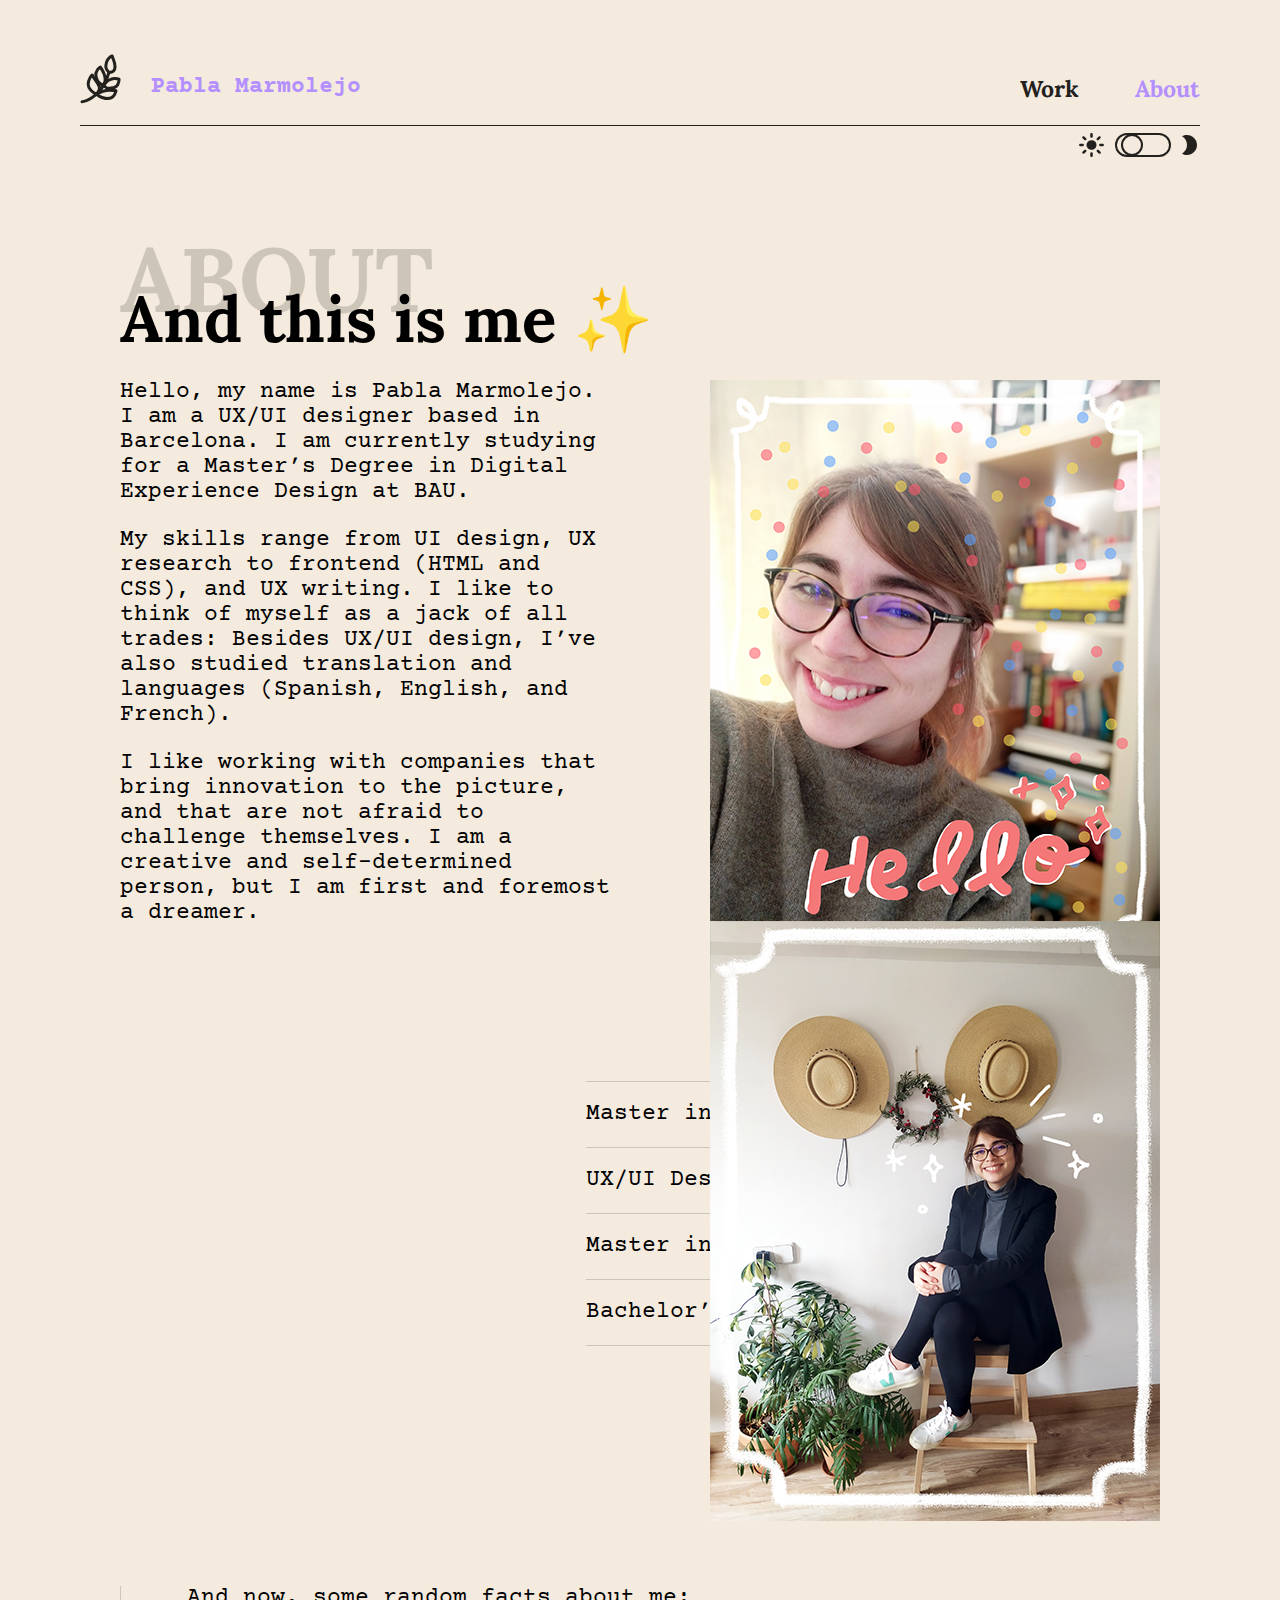
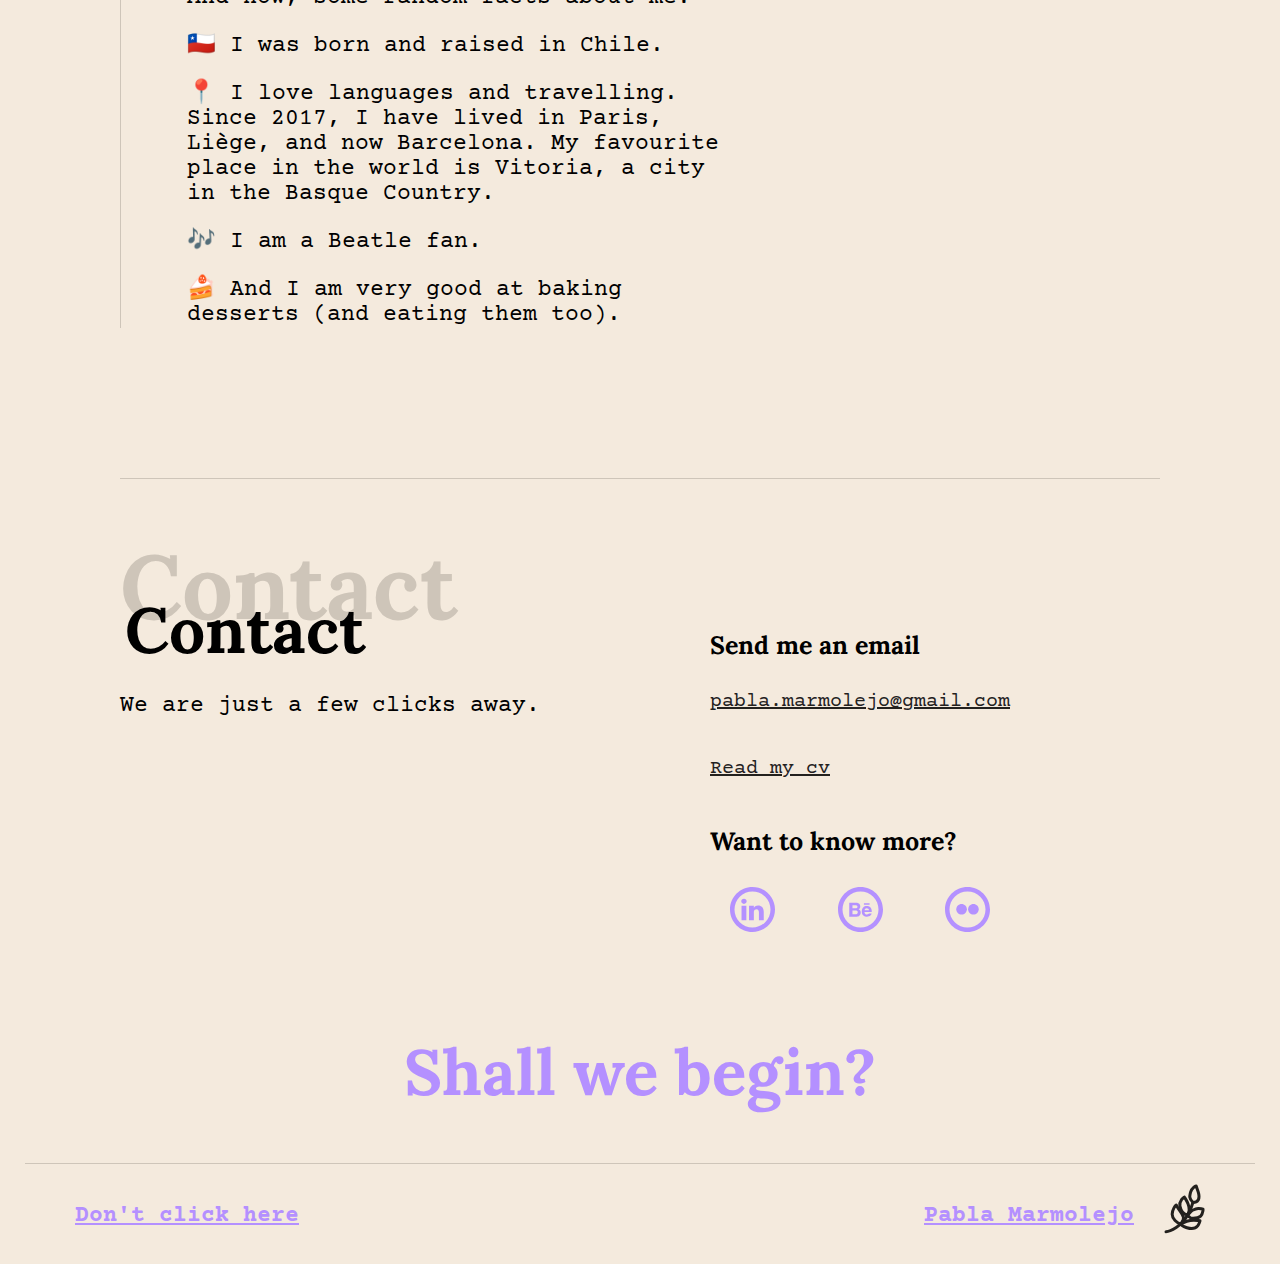
==== about/index.html @ 128e5222 "first commit" ====
<!DOCTYPE html>
<head>
    <title>Pabla Marmolejo Porftolio UX/UI Designer</title>
    <meta name="viewport" content="width=device-width, initial-scale=1.0">
    <link rel="preconnect" href="https://fonts.gstatic.com">
    <link href="https://fonts.googleapis.com/css2?family=Courier+Prime&family=Lora:wght@700&display=swap" rel="stylesheet">
    <link rel="stylesheet" href="assets/stylesheet.css">
</head>
<body>
    <header>
        <div id="logo">
            <div class="logo-header">
                <svg width="41" height="50" viewBox="0 0 41 50" fill="none" xmlns="http://www.w3.org/2000/svg">
                    <path d="M2 47.6948C5.33279 47.6948 9.11931 45.4958 12.2028 43.5309C15.7102 41.2961 17.7561 39.5528 20.0056 36.6194C22.3599 33.5493 24.2834 30.0498 26.0615 26.4896C27.2949 24.02 27.8592 21.0819 28.9355 18.5479" stroke="#23211E" stroke-width="3" stroke-linecap="round" stroke-linejoin="round"/>
                    <path d="M25.8085 13.0502C25.9712 14.9655 27.577 17.0539 28.9827 18.5182C29.6458 18.5182 31.5393 18.186 32.1554 17.901C34.9678 16.6004 35.2636 12.3907 34.5959 9.36728C34.035 6.82764 32.923 4.43982 32.1554 2C30.8872 2.26691 30.4791 2.72526 29.6629 3.38795C28.0317 4.71228 26.8061 7.17859 26.4887 8.4593C26.1713 9.74001 25.6859 11.6071 25.8085 13.0502Z" stroke="#23211E" stroke-width="3" stroke-linecap="round" stroke-linejoin="round"/>
                    <path d="M15.9286 22.1395C16.9083 26.8726 19.4731 30.7118 23.7762 30.8266C25.5675 27.6742 25.2561 22.9804 24.006 19.6932C23.0416 17.157 21.9175 15.6482 20.5173 13.1478C20.4378 12.7284 17.7381 15.4176 17.5703 15.6482C16.2488 17.4656 15.4307 19.7342 15.9286 22.1395Z" stroke="#23211E" stroke-width="3" stroke-linecap="round" stroke-linejoin="round"/>
                    <path d="M28.6105 26.2384C26.6603 27.152 25.3681 29.4227 23.7656 30.9554C24.2933 31.811 24.5775 32.1986 25.2269 32.8569C26.1862 34.0552 28.0394 34.3577 29.274 34.3496C31.7409 34.3334 34.6774 34.0602 36.6934 32.1986C38.2237 30.7855 38.5799 28.9084 38.9589 26.788C39.017 26.463 38.9993 25.1014 38.9993 25.1014C37.6159 24.5806 35.6274 24.4924 34.1976 24.5377C32.328 24.5969 30.3574 25.4201 28.6105 26.2384Z" stroke="#23211E" stroke-width="3" stroke-linecap="round" stroke-linejoin="round"/>
                    <path d="M8.16602 30.3345C8.16602 35.1043 13.0461 38.8219 16.6644 40.2217C17.812 38.1922 20.3598 35.667 19.3691 32.8817C17.8823 28.7019 14.596 25.7414 12.7273 21.8247C12.6693 21.7032 12.2471 21.0039 12.2471 21.0039C11.6481 21.4277 10.3341 23.2202 9.97259 23.8747C8.83047 25.9426 8.16602 27.7683 8.16602 30.3345Z" stroke="#23211E" stroke-width="3" stroke-linecap="round" stroke-linejoin="round"/>
                    <path d="M33.7038 36.4658C28.1353 35.7535 21.3001 36.9948 16.5996 40.2707C17.054 40.5371 17.8708 41.2671 18.3138 41.6417C19.5492 42.6865 21.5108 43.2857 22.9613 43.746C26.7714 44.9552 30.6306 45.638 33.7038 41.9148C34.4453 41.0163 34.8885 39.8868 35.3418 38.7883C35.5562 38.2688 36.0077 36.7808 36.0077 36.7808C36.0077 36.7808 34.3332 36.5463 33.7038 36.4658Z" stroke="#23211E" stroke-width="3" stroke-linecap="round" stroke-linejoin="round"/>
                </svg>
                <a href="">Pabla Marmolejo</a>
            </div>
        </div>
        <nav>
            <ul class="nav-links">
                <li>
                    <a href="">Work</a>
                </li>
                <li>
                    <a id="about" href="">About</a>
                </li>
            </ul>
            <div id="menu-open">
                <svg width="45" height="45" viewBox="0 0 45 45" fill="none" xmlns="http://www.w3.org/2000/svg">
                    <rect width="32" height="3" rx="1.5" transform="matrix(1 0 0 -1 7 24)" fill="#23211E"/>
                    <rect width="32" height="3" rx="1.5" transform="matrix(1 0 0 -1 7 16)" fill="#23211E"/>
                    <rect width="21" height="3" rx="1.5" transform="matrix(1 0 0 -1 18 32)" fill="#23211E"/>
                </svg>
            </div>
        </nav>
    </header>
    <div id="dark-light-mode">
        <svg width="121" height="37" viewBox="0 0 121 37" fill="none" xmlns="http://www.w3.org/2000/svg">
                <rect x="37" y="8" width="54" height="22" rx="11" stroke="#23211E" stroke-width="2"/>
                <rect x="43" y="9" width="20" height="20" rx="10" stroke="#23211E" stroke-width="2"/>
                <path d="M108 9C106.18 9 104.47 9.5 103 10.35C105.99 12.08 108 15.3 108 19C108 22.7 105.99 25.92 103 27.65C104.47 28.5 106.18 29 108 29C113.52 29 118 24.52 118 19C118 13.48 113.52 9 108 9Z" fill="#23211E"/>
                <path d="M12.5 11.8C12.8315 11.8 13.1495 11.6736 13.3839 11.4485C13.6183 11.2235 13.75 10.9183 13.75 10.6V8.2C13.75 7.88174 13.6183 7.57652 13.3839 7.35147C13.1495 7.12643 12.8315 7 12.5 7C12.1685 7 11.8505 7.12643 11.6161 7.35147C11.3817 7.57652 11.25 7.88174 11.25 8.2V10.6C11.25 10.9183 11.3817 11.2235 11.6161 11.4485C11.8505 11.6736 12.1685 11.8 12.5 11.8ZM23.75 17.8H21.25C20.9185 17.8 20.6005 17.9264 20.3661 18.1515C20.1317 18.3765 20 18.6817 20 19C20 19.3183 20.1317 19.6235 20.3661 19.8485C20.6005 20.0736 20.9185 20.2 21.25 20.2H23.75C24.0815 20.2 24.3995 20.0736 24.6339 19.8485C24.8683 19.6235 25 19.3183 25 19C25 18.6817 24.8683 18.3765 24.6339 18.1515C24.3995 17.9264 24.0815 17.8 23.75 17.8ZM5 19C5 18.6817 4.8683 18.3765 4.63388 18.1515C4.39946 17.9264 4.08152 17.8 3.75 17.8H1.25C0.918479 17.8 0.600537 17.9264 0.366116 18.1515C0.131696 18.3765 0 18.6817 0 19C0 19.3183 0.131696 19.6235 0.366116 19.8485C0.600537 20.0736 0.918479 20.2 1.25 20.2H3.75C4.08152 20.2 4.39946 20.0736 4.63388 19.8485C4.8683 19.6235 5 19.3183 5 19ZM5.275 10.6C5.03133 10.3788 4.70612 10.2596 4.37089 10.2686C4.03567 10.2776 3.71791 10.4141 3.4875 10.648C3.25709 10.8819 3.13292 11.1941 3.1423 11.5159C3.15167 11.8378 3.29383 12.1428 3.5375 12.364L5.3375 14.032C5.45829 14.144 5.60135 14.2314 5.75813 14.2892C5.9149 14.3469 6.08219 14.3737 6.25 14.368C6.41838 14.3674 6.5849 14.3341 6.73955 14.2702C6.89421 14.2063 7.03382 14.113 7.15 13.996C7.38281 13.7712 7.51349 13.467 7.51349 13.15C7.51349 12.833 7.38281 12.5288 7.15 12.304L5.275 10.6ZM18.75 14.368C19.0718 14.3668 19.3808 14.2464 19.6125 14.032L21.4125 12.364C21.6321 12.1437 21.7561 11.8515 21.7594 11.5466C21.7626 11.2418 21.6449 10.9472 21.4301 10.7226C21.2153 10.4981 20.9195 10.3604 20.6028 10.3376C20.2861 10.3149 19.9723 10.4087 19.725 10.6L17.925 12.304C17.6922 12.5288 17.5615 12.833 17.5615 13.15C17.5615 13.467 17.6922 13.7712 17.925 13.996C18.1414 14.2153 18.436 14.3481 18.75 14.368ZM12.5 26.2C12.1685 26.2 11.8505 26.3264 11.6161 26.5515C11.3817 26.7765 11.25 27.0817 11.25 27.4V29.8C11.25 30.1183 11.3817 30.4235 11.6161 30.6485C11.8505 30.8736 12.1685 31 12.5 31C12.8315 31 13.1495 30.8736 13.3839 30.6485C13.6183 30.4235 13.75 30.1183 13.75 29.8V27.4C13.75 27.0817 13.6183 26.7765 13.3839 26.5515C13.1495 26.3264 12.8315 26.2 12.5 26.2ZM19.6625 23.968C19.4238 23.7468 19.1034 23.6257 18.7717 23.6313C18.4399 23.637 18.1242 23.7689 17.8938 23.998C17.6633 24.2271 17.5372 24.5348 17.5431 24.8532C17.5489 25.1716 17.6863 25.4748 17.925 25.696L19.725 27.4C19.9567 27.6144 20.2657 27.7348 20.5875 27.736C20.755 27.7369 20.921 27.7056 21.0756 27.6437C21.2302 27.5819 21.3703 27.4908 21.4875 27.376C21.6047 27.2644 21.6977 27.1317 21.7611 26.9855C21.8246 26.8393 21.8572 26.6824 21.8572 26.524C21.8572 26.3656 21.8246 26.2087 21.7611 26.0625C21.6977 25.9163 21.6047 25.7836 21.4875 25.672L19.6625 23.968ZM5.3375 23.968L3.5375 25.636C3.42034 25.7476 3.32735 25.8803 3.26389 26.0265C3.20043 26.1727 3.16775 26.3296 3.16775 26.488C3.16775 26.6464 3.20043 26.8033 3.26389 26.9495C3.32735 27.0957 3.42034 27.2284 3.5375 27.34C3.65474 27.4548 3.79482 27.5459 3.94943 27.6077C4.10404 27.6696 4.27001 27.7009 4.4375 27.7C4.74564 27.7025 5.0439 27.5957 5.275 27.4L7.075 25.732C7.31369 25.5108 7.45108 25.2076 7.45695 24.8892C7.46281 24.5708 7.33666 24.2631 7.10625 24.034C6.87584 23.8049 6.56005 23.673 6.22835 23.6673C5.89664 23.6617 5.57619 23.7828 5.3375 24.004V23.968ZM12.5 14.2C11.5111 14.2 10.5444 14.4815 9.72215 15.0089C8.8999 15.5364 8.25904 16.286 7.8806 17.1631C7.50216 18.0402 7.40315 19.0053 7.59607 19.9364C7.789 20.8675 8.2652 21.7228 8.96447 22.3941C9.66373 23.0654 10.5546 23.5226 11.5245 23.7078C12.4945 23.893 13.4998 23.7979 14.4134 23.4346C15.327 23.0713 16.1079 22.4561 16.6573 21.6667C17.2068 20.8774 17.5 19.9493 17.5 19C17.5 17.727 16.9732 16.5061 16.0355 15.6059C15.0979 14.7057 13.8261 14.2 12.5 14.2V14.2Z" fill="#23211E"/>
        </svg>    
    </div>
    <main>
        <div class="heading">
            <h1>About</h1>
            <h2>And this is me ✨</h2>
        </div>
        <div class="section-1">
            <div class="description">
                <p>
                    Hello, my name is Pabla Marmolejo. 
                    I am a UX/UI designer based in Barcelona. 
                    I am currently studying for a Master’s Degree 
                    in Digital Experience Design at BAU.
                </p>
                <p>
                    My skills range from UI design, UX research to 
                    frontend (HTML and CSS), and UX writing. I like 
                    to think of myself as a jack of all trades: 
                    Besides UX/UI design, I’ve also studied translation 
                    and languages (Spanish, English, and French).
                </p>
                <p class="last-line">
                    I like working with companies that bring innovation 
                    to the picture, and that are not afraid to challenge 
                    themselves. I am a creative and self-determined person, 
                    but I am first and foremost a dreamer.
                </p>
            </div>
            <img class="profile" src="assets/img/profile-450px.png" />
        </div>
        <div class="section-2">
            <div class="description">
                <div class="studies">
                    <p class="lines">
                        Master in Digital Experience Design - BAU
                    </p>
                    <p class="lines">
                        UX/UI Design Course - UXER School
                    </p>
                    <p class="lines">
                        Master in Translation Studies - UPF
                    </p>
                    <p class="lines">
                        Bachelor’s Degree in Translation - PUCV
                    </p>
                </div>
            </div>
            <img class="profile-2" src="assets/img/profile-2-450px.png" />
        </div>
        <div class="section-3">
            <p>
                And now, some random facts about me:
            </p>
            <p>
                🇨🇱 I was born and raised in Chile.
            </p>
            <p>
                📍 I love languages and travelling. Since 2017, I have lived in Paris, Liège, and now Barcelona. My favourite place in the world is Vitoria, a city in the Basque Country.
            </p>
            <p>
                🎶 I am a Beatle fan.
            </p>
            <p class="last-line">
                🍰 And I am very good at baking desserts (and eating them too).
            </p>
        </div>
        <div id="contact">
            <div class="section-1">
                <div>
                    <p class="shadow">Contact</p>
                    <h2>Contact</h2>
                    <p>We are just a few clicks away.</p>
                </div>
                <div class="contact-links">
                    <h3>Send me an email</h3>
                    <a href="">pabla.marmolejo@gmail.com</a>
                    <a href="">Read my cv</a>
                    <h3>Want to know more?</h3>
                    <div class="media">
                        <svg width="45" height="45" viewBox="0 0 45 45" fill="none" xmlns="http://www.w3.org/2000/svg">
                            <path d="M33.75 25.0441V33.3623H28.9283V25.5998C28.9283 23.6513 28.2307 22.3216 26.4847 22.3216C25.1528 22.3216 24.3585 23.2171 24.0097 24.0856C23.8837 24.3961 23.85 24.8281 23.85 25.2601V33.3623H19.026C19.026 33.3623 19.0913 20.2178 19.026 18.8566H23.85V20.9108L23.8185 20.9581H23.85V20.9131C24.4913 19.9231 25.6342 18.5146 28.197 18.5146C31.3695 18.5146 33.75 20.5891 33.75 25.0441ZM13.9793 11.8613C12.33 11.8613 11.25 12.9458 11.25 14.3678C11.25 15.7628 12.2985 16.8766 13.9163 16.8766H13.9478C15.6308 16.8766 16.677 15.7606 16.677 14.3678C16.6455 12.9458 15.6308 11.8613 13.9793 11.8613ZM11.5357 33.3623H16.3597V18.8566H11.5357V33.3623Z" fill="#B491FF"/>
                            <path d="M22.5 40.5C27.2739 40.5 31.8523 38.6036 35.2279 35.2279C38.6036 31.8523 40.5 27.2739 40.5 22.5C40.5 17.7261 38.6036 13.1477 35.2279 9.77208C31.8523 6.39642 27.2739 4.5 22.5 4.5C17.7261 4.5 13.1477 6.39642 9.77208 9.77208C6.39642 13.1477 4.5 17.7261 4.5 22.5C4.5 27.2739 6.39642 31.8523 9.77208 35.2279C13.1477 38.6036 17.7261 40.5 22.5 40.5ZM22.5 45C10.0733 45 0 34.9268 0 22.5C0 10.0733 10.0733 0 22.5 0C34.9268 0 45 10.0733 45 22.5C45 34.9268 34.9268 45 22.5 45Z" fill="#B491FF"/>
                        </svg>
                        <svg width="45" height="45" viewBox="0 0 45 45" fill="none" xmlns="http://www.w3.org/2000/svg">
                            <path d="M22.5 40.5C27.2739 40.5 31.8523 38.6036 35.2279 35.2279C38.6036 31.8523 40.5 27.2739 40.5 22.5C40.5 17.7261 38.6036 13.1477 35.2279 9.77208C31.8523 6.39642 27.2739 4.5 22.5 4.5C17.7261 4.5 13.1477 6.39642 9.77208 9.77208C6.39642 13.1477 4.5 17.7261 4.5 22.5C4.5 27.2739 6.39642 31.8523 9.77208 35.2279C13.1477 38.6036 17.7261 40.5 22.5 40.5ZM22.5 45C10.0733 45 0 34.9268 0 22.5C0 10.0733 10.0733 0 22.5 0C34.9268 0 45 10.0733 45 22.5C45 34.9268 34.9268 45 22.5 45Z" fill="#B491FF"/>
                            <path d="M31.5675 17.73H25.9312V16.3305H31.5697V17.7322L31.5675 17.73ZM22.1783 23.4742C22.5428 24.0367 22.7227 24.7207 22.7227 25.524C22.7227 26.3565 22.5203 27.099 22.1017 27.7582C21.823 28.2214 21.4503 28.621 21.0078 28.9314C20.5652 29.2418 20.0626 29.4561 19.5322 29.5605C18.8812 29.6907 18.2185 29.7541 17.5545 29.7495H11.25V15.75H18.0113C19.7145 15.777 20.9228 16.272 21.636 17.2418C22.0635 17.8358 22.2773 18.549 22.2773 19.3792C22.2773 20.2342 22.0635 20.9205 21.6292 21.4403C21.3907 21.7328 21.0353 21.9983 20.565 22.2368C21.276 22.4978 21.816 22.9072 22.1783 23.4742ZM14.4788 21.2692H17.442C18.0495 21.2692 18.5423 21.1545 18.9203 20.9227C19.3005 20.691 19.4895 20.2815 19.4895 19.692C19.4895 19.0395 19.2398 18.6075 18.738 18.4005C18.2019 18.2399 17.6437 18.1655 17.0843 18.18H14.4788V21.2692ZM19.7752 25.3238C19.7752 24.597 19.476 24.0952 18.8842 23.8252C18.5512 23.6722 18.0832 23.5935 17.4847 23.5867H14.4788V27.3172H17.4375C18.045 27.3172 18.5175 27.2385 18.855 27.072C19.467 26.7682 19.7752 26.1877 19.7752 25.3238ZM33.66 23.0468C33.7275 23.5058 33.759 24.1695 33.7478 25.038H26.4465C26.487 26.046 26.8335 26.7502 27.495 27.153C27.891 27.4072 28.3725 27.531 28.9395 27.531C29.5358 27.531 30.0195 27.3802 30.3953 27.0697C30.619 26.8788 30.8019 26.6446 30.933 26.3813H33.6105C33.5385 26.9775 33.2168 27.5805 32.6385 28.1947C31.7385 29.169 30.483 29.6572 28.8653 29.6572C27.5795 29.6739 26.3289 29.2374 25.3327 28.4243C24.3157 27.6008 23.8028 26.2642 23.8028 24.408C23.8028 22.6687 24.264 21.3368 25.1842 20.4097C26.1067 19.4805 27.3015 19.0193 28.773 19.0193C29.6438 19.0193 30.429 19.1745 31.131 19.4873C31.8285 19.8023 32.4067 20.295 32.8612 20.9722C33.273 21.5708 33.5362 22.2593 33.66 23.0468ZM31.0275 23.3078C30.978 22.6103 30.744 22.0837 30.3255 21.7237C29.8935 21.3559 29.3401 21.1618 28.773 21.1793C28.098 21.1793 27.5783 21.375 27.207 21.7552C26.8357 22.1377 26.604 22.6553 26.5095 23.3078H31.0275Z" fill="#B491FF"/>
                        </svg>
                        <svg width="45" height="45" viewBox="0 0 45 45" fill="none" xmlns="http://www.w3.org/2000/svg">
                            <path d="M16.569 27.5618C19.5066 27.5618 21.888 25.1804 21.888 22.2428C21.888 19.3052 19.5066 16.9238 16.569 16.9238C13.6314 16.9238 11.25 19.3052 11.25 22.2428C11.25 25.1804 13.6314 27.5618 16.569 27.5618Z" fill="#B491FF"/>
                            <path d="M28.4167 27.5618C31.3543 27.5618 33.7357 25.1804 33.7357 22.2428C33.7357 19.3052 31.3543 16.9238 28.4167 16.9238C25.4791 16.9238 23.0977 19.3052 23.0977 22.2428C23.0977 25.1804 25.4791 27.5618 28.4167 27.5618Z" fill="#B491FF"/>
                            <path d="M22.5 40.5C27.2739 40.5 31.8523 38.6036 35.2279 35.2279C38.6036 31.8523 40.5 27.2739 40.5 22.5C40.5 17.7261 38.6036 13.1477 35.2279 9.77208C31.8523 6.39642 27.2739 4.5 22.5 4.5C17.7261 4.5 13.1477 6.39642 9.77208 9.77208C6.39642 13.1477 4.5 17.7261 4.5 22.5C4.5 27.2739 6.39642 31.8523 9.77208 35.2279C13.1477 38.6036 17.7261 40.5 22.5 40.5ZM22.5 45C10.0733 45 0 34.9245 0 22.5C0 10.0733 10.0733 0 22.5 0C34.9268 0 45 10.0733 45 22.5C45 34.9245 34.9268 45 22.5 45Z" fill="#B491FF"/>
                        </svg>
                    </div>
                </div>
            </div>
            <div>
                <h4>Shall we begin?</h4>
            </div>
        </div>
    </main>
    <footer>
        <div id="logo">
            <div class="logo-footer">
                <svg width="41" height="50" viewBox="0 0 41 50" fill="none" xmlns="http://www.w3.org/2000/svg">
                    <path d="M2 47.6948C5.33279 47.6948 9.11931 45.4958 12.2028 43.5309C15.7102 41.2961 17.7561 39.5528 20.0056 36.6194C22.3599 33.5493 24.2834 30.0498 26.0615 26.4896C27.2949 24.02 27.8592 21.0819 28.9355 18.5479" stroke="#23211E" stroke-width="3" stroke-linecap="round" stroke-linejoin="round"/>
                    <path d="M25.8085 13.0502C25.9712 14.9655 27.577 17.0539 28.9827 18.5182C29.6458 18.5182 31.5393 18.186 32.1554 17.901C34.9678 16.6004 35.2636 12.3907 34.5959 9.36728C34.035 6.82764 32.923 4.43982 32.1554 2C30.8872 2.26691 30.4791 2.72526 29.6629 3.38795C28.0317 4.71228 26.8061 7.17859 26.4887 8.4593C26.1713 9.74001 25.6859 11.6071 25.8085 13.0502Z" stroke="#23211E" stroke-width="3" stroke-linecap="round" stroke-linejoin="round"/>
                    <path d="M15.9286 22.1395C16.9083 26.8726 19.4731 30.7118 23.7762 30.8266C25.5675 27.6742 25.2561 22.9804 24.006 19.6932C23.0416 17.157 21.9175 15.6482 20.5173 13.1478C20.4378 12.7284 17.7381 15.4176 17.5703 15.6482C16.2488 17.4656 15.4307 19.7342 15.9286 22.1395Z" stroke="#23211E" stroke-width="3" stroke-linecap="round" stroke-linejoin="round"/>
                    <path d="M28.6105 26.2384C26.6603 27.152 25.3681 29.4227 23.7656 30.9554C24.2933 31.811 24.5775 32.1986 25.2269 32.8569C26.1862 34.0552 28.0394 34.3577 29.274 34.3496C31.7409 34.3334 34.6774 34.0602 36.6934 32.1986C38.2237 30.7855 38.5799 28.9084 38.9589 26.788C39.017 26.463 38.9993 25.1014 38.9993 25.1014C37.6159 24.5806 35.6274 24.4924 34.1976 24.5377C32.328 24.5969 30.3574 25.4201 28.6105 26.2384Z" stroke="#23211E" stroke-width="3" stroke-linecap="round" stroke-linejoin="round"/>
                    <path d="M8.16602 30.3345C8.16602 35.1043 13.0461 38.8219 16.6644 40.2217C17.812 38.1922 20.3598 35.667 19.3691 32.8817C17.8823 28.7019 14.596 25.7414 12.7273 21.8247C12.6693 21.7032 12.2471 21.0039 12.2471 21.0039C11.6481 21.4277 10.3341 23.2202 9.97259 23.8747C8.83047 25.9426 8.16602 27.7683 8.16602 30.3345Z" stroke="#23211E" stroke-width="3" stroke-linecap="round" stroke-linejoin="round"/>
                    <path d="M33.7038 36.4658C28.1353 35.7535 21.3001 36.9948 16.5996 40.2707C17.054 40.5371 17.8708 41.2671 18.3138 41.6417C19.5492 42.6865 21.5108 43.2857 22.9613 43.746C26.7714 44.9552 30.6306 45.638 33.7038 41.9148C34.4453 41.0163 34.8885 39.8868 35.3418 38.7883C35.5562 38.2688 36.0077 36.7808 36.0077 36.7808C36.0077 36.7808 34.3332 36.5463 33.7038 36.4658Z" stroke="#23211E" stroke-width="3" stroke-linecap="round" stroke-linejoin="round"/>
                </svg>
                <a href="">Pabla Marmolejo</a>
            </div>
            <a class="funny-link-mobile" href="">Don't tap here</a>
            <a class="funny-link-desktop" href="">Don't click here</a>
        </div>
    </footer>
</body>
</html>
---- about/assets/stylesheet.css ----
/* ----------------------- RESET ------------------ */
*,
*::before,
*::after {
  box-sizing: border-box;
}
ul,
ol {
  padding: 0;
}
body,
h1,
h2,
h3,
h4,
p,
ul,
ol,
li,
figure,
figcaption,
blockquote,
dl,
dd {
  margin: 0;
}
body {
  min-height: 100vh;
  scroll-behavior: smooth;
  text-rendering: optimizeSpeed;
  line-height: 1.5;
}
ul,
ol {
  list-style: none;
}
a:not([class]) {
  text-decoration-skip-ink: auto;
}
img {
  max-width: 100%;
  display: block;
}
article > * + * {
  margin-top: 1em;
}
input,
button,
textarea,
select {
  font: inherit;
}
@media (prefers-reduced-motion: reduce) {
  * {
    animation-duration: 0.01ms !important;
    animation-iteration-count: 1 !important;
    transition-duration: 0.01ms !important;
    scroll-behavior: auto !important;
  }
}
/* --------------------- GLOBAL ------------------- */
html {
   font-size: 62.5%;
}
body {
    font-family: 'Courier Prime', monospace;
    font-weight: 400;
    background-color: #F4EADD;
}
a {
    text-decoration: none;
}
a:link {
    color: #23211E;
}
a:visited {
    color: #23211E;
}
a:hover {
    color: #B490FF;
}
#about {
    color: #B490FF;
    text-decoration: none;
}
/* --------------------- HEADER ------------------- */
header {
    display: flex;
    flex-direction: row;
    justify-content: space-between;
    margin: 2.1rem 2.5rem 0rem;
    padding-bottom: 2rem;
    border-bottom: 1px solid #23211E;
}
.logo-header {
    display: flex;
    align-items: flex-end;
    width: auto;
}
.logo-header svg {
    margin-right: 1rem;
}
#logo a {
    color: #B490FF;
    font-weight: bold;
    font-size: 2.3rem;
}
nav {
    font-family: 'Lora', serif;
    font-weight: 700;
    font-size: 3.1rem;
    line-height: 3.9rem;
    width: auto;
}
.nav-links {
    display: none;
}
#menu-open {
    display: inline;
    padding-right: 0;
}
#dark-light-mode {
    display: none;
}
@media (min-width: 720px) {
    header {
        display: flex;
        flex-direction: row;
        justify-content: space-between;
        padding-bottom: .2rem;
        margin: 5.4rem 8rem 0rem;
    }
    .logo-header {
        display: flex;
        align-items: flex-end;
        width: auto;
    }
    .logo-header svg {
        margin-right: 3rem;
    }
    nav {
        font-family: 'Lora', serif;
        font-weight: 700;
        font-size: 2.3rem;
        line-height: 2.9rem;
        width: 180px; 
    }
    .nav-links {
        display: flex;
        flex-direction: row;
        justify-content: space-between;
        padding-top: 2rem;
        padding-bottom: 2rem;
    }
    li {
        display: inline;
    }
    #menu-open {
        display: none;
    }
    #dark-light-mode {
        display: block;
        text-align: right;
        margin-right: 8rem;
    }
}
/* --------------------- MAIN ------------------- */
main {
    margin: 5rem 2.5rem 2rem;
}
h1 {
    position: absolute;
    color: #CEC5B9;
    font-family: 'Lora', serif;
    font-weight: 700;
    font-size: 4.9rem;
    line-height: 6.2rem;
    text-transform: uppercase;
}
h2 {
    position: absolute;
    top: 4.1rem;
    font-family: 'Lora', serif;
    font-weight: 700;
    font-size: 3.9rem;
    line-height: 5rem;
}
.heading {
    position: relative;
    height: 8.8rem;
    margin-bottom: 5rem;
    min-width: 350px;
}
p {
    font-size: 2rem;
    line-height: 2.2rem;
    padding-bottom: 2rem;
}
.description {
    margin-bottom: 5rem;
    max-width: 35rem;
}
.section-2 {
    margin-top: 5rem;
}
.lines {
    border-bottom: 1px solid #CEC5B9;
    padding: 2rem 0;
}
.studies {
    border-top: 1px solid #CEC5B9;
    max-width: 365px;
}
.section-3 {
    padding-top: 5rem;
    margin-bottom: 5rem;
}
#contact {
    position: relative;
    margin: auto;
    width: auto;
    border-top: 1px solid #CEC5B9;
    padding-top: 5rem;
}
.shadow {
    color: #CEC5B9;
    font-family: 'Lora', serif;
    font-weight: 700;
    font-size: 4.9rem;
    line-height: 6.2rem;
}
#contact h2 {
    position: absolute;
    top: 8.1rem;
    font-family: 'Lora', serif;
    font-weight: 700;
    font-size: 3.9rem;
    line-height: 5rem;
}
h3 {
    font-family: 'Lora', serif;
    font-weight: 700;
    font-size: 2.5rem;
    line-height: 3.2rem;
    padding-bottom: 3rem;
}
#contact p {
    padding-bottom: 3rem;
}
.contact-links a {
    font-family: 'Courier Prime', monospace;
    font-weight: 400;
    font-size: 2rem;
    line-height: 2.2rem;
    text-decoration: underline;
    display: flex;
    flex-direction: column;
    padding-bottom: 4.5rem;
}
.media {
    display: flex;
    justify-content: space-between;
    padding: 0 2rem;
}
#contact h4 {
    font-family: 'Lora', serif;
    font-weight: 700;
    font-size: 3.1rem;
    line-height: 3.9rem;
    padding: 3rem 0;
    color: #B490FF;
    padding: 6rem 0 3rem;
    text-align: center;
}
@media (min-width: 720px) {
    main {
        margin: 5.4rem 12rem 2rem;
    }
    h1 {
        position: absolute;
        font-size: 9rem;
        line-height: 11.5rem;
        text-transform: uppercase;
    }
    h2 {
        position: absolute;
        top: 5.7rem;
        font-size: 6.4rem;
        line-height: 8rem;
    }
    .heading {
        position: relative;
        height: 8.8rem;
        margin-bottom: 7rem;
        min-width: 600px;
    }
    p {
        font-size: 2.3rem;
        line-height: 2.5rem;
        padding-bottom: 2.3rem;
    }
    .description {
        margin-bottom: 4rem;
        max-width: 60rem;
    }
    .shadow {
        color: #CEC5B9;
        font-family: 'Lora', serif;
        font-weight: 700;
        font-size: 9rem;
        line-height: 11.5rem;
    }
    #contact h2 {
        top: 11.1rem;
        left: .5rem;
        font-size: 6.4rem;
        line-height: 8rem;
    }
    #contact p {
        padding-top: 2rem;
    }
    #contact .shadow {
        padding-top: 0;
    }
    .contact-links {
        padding-right: 15rem;
        padding-top: 10rem;
    }
    #contact h4 {
        font-size: 6.4rem;
        line-height: 8.1rem;
        padding-top: 10rem;
    }
}
@media (min-width: 1280px) {
    .section-1 {
        display: flex;
        justify-content: space-between;
    }
    .section-2 {
        position: relative;
        display: flex;
        flex-direction: row-reverse;
        justify-content: space-between;
        margin-top: 10rem;
    }
    .profile {
        margin-left: 10rem;
    }
    .lines {
        border-bottom: 1px solid #CEC5B9;
        padding: 2rem 0;
    }
    .studies {
        border-top: 1px solid #CEC5B9;
        max-width: 600px;
    }
    .profile-2 {
        position: absolute;
        top: -160px;
    }
    .section-3 {
        border-left: 1px solid #CEC5B9;
        padding-top: 0;
        padding-left: 6.6rem;
        max-width: 600px;
        margin: 20rem 0 15rem;
    }
    .last-line {
        padding: 0;
    }
}
/* ---------------------- FOOTER ------------------ */
footer {
    display: flex;
    flex-direction: column;
    margin: 0 2.5rem 5rem;
    border-top: 1px solid #CEC5B9;
}
footer #logo {
    display: flex;
    flex-direction: column;
    justify-content: center;
    align-items: center;
    padding-top: 4rem;
}
footer #logo a {
    padding: 3.5rem 0 0;
    text-decoration: underline;
    font-size: 2rem;
}
.logo-footer {
    display: flex;
    flex-direction: column;
    align-items: center;
}
.funny-link-desktop {
    display: none;
}
@media (min-width: 720px) {
    footer {
        margin: 0 2.5rem 3rem;
    }
    footer #logo {
        flex-direction: row-reverse;
        justify-content: space-between;
        padding: 0;
    }
    footer #logo a {
        padding: 3.5rem 0 0 5rem;
        font-size: 2.3rem;
    }
    .logo-footer {
        display: flex;
        flex-direction: row-reverse;
    }
    .logo-footer svg {
        margin: 2rem 5rem 0 3rem;
    }
    .funny-link-mobile {
        display: none;
    }
    .funny-link-desktop {
        display: inherit;
        font-size: 1.6rem;
    }
}
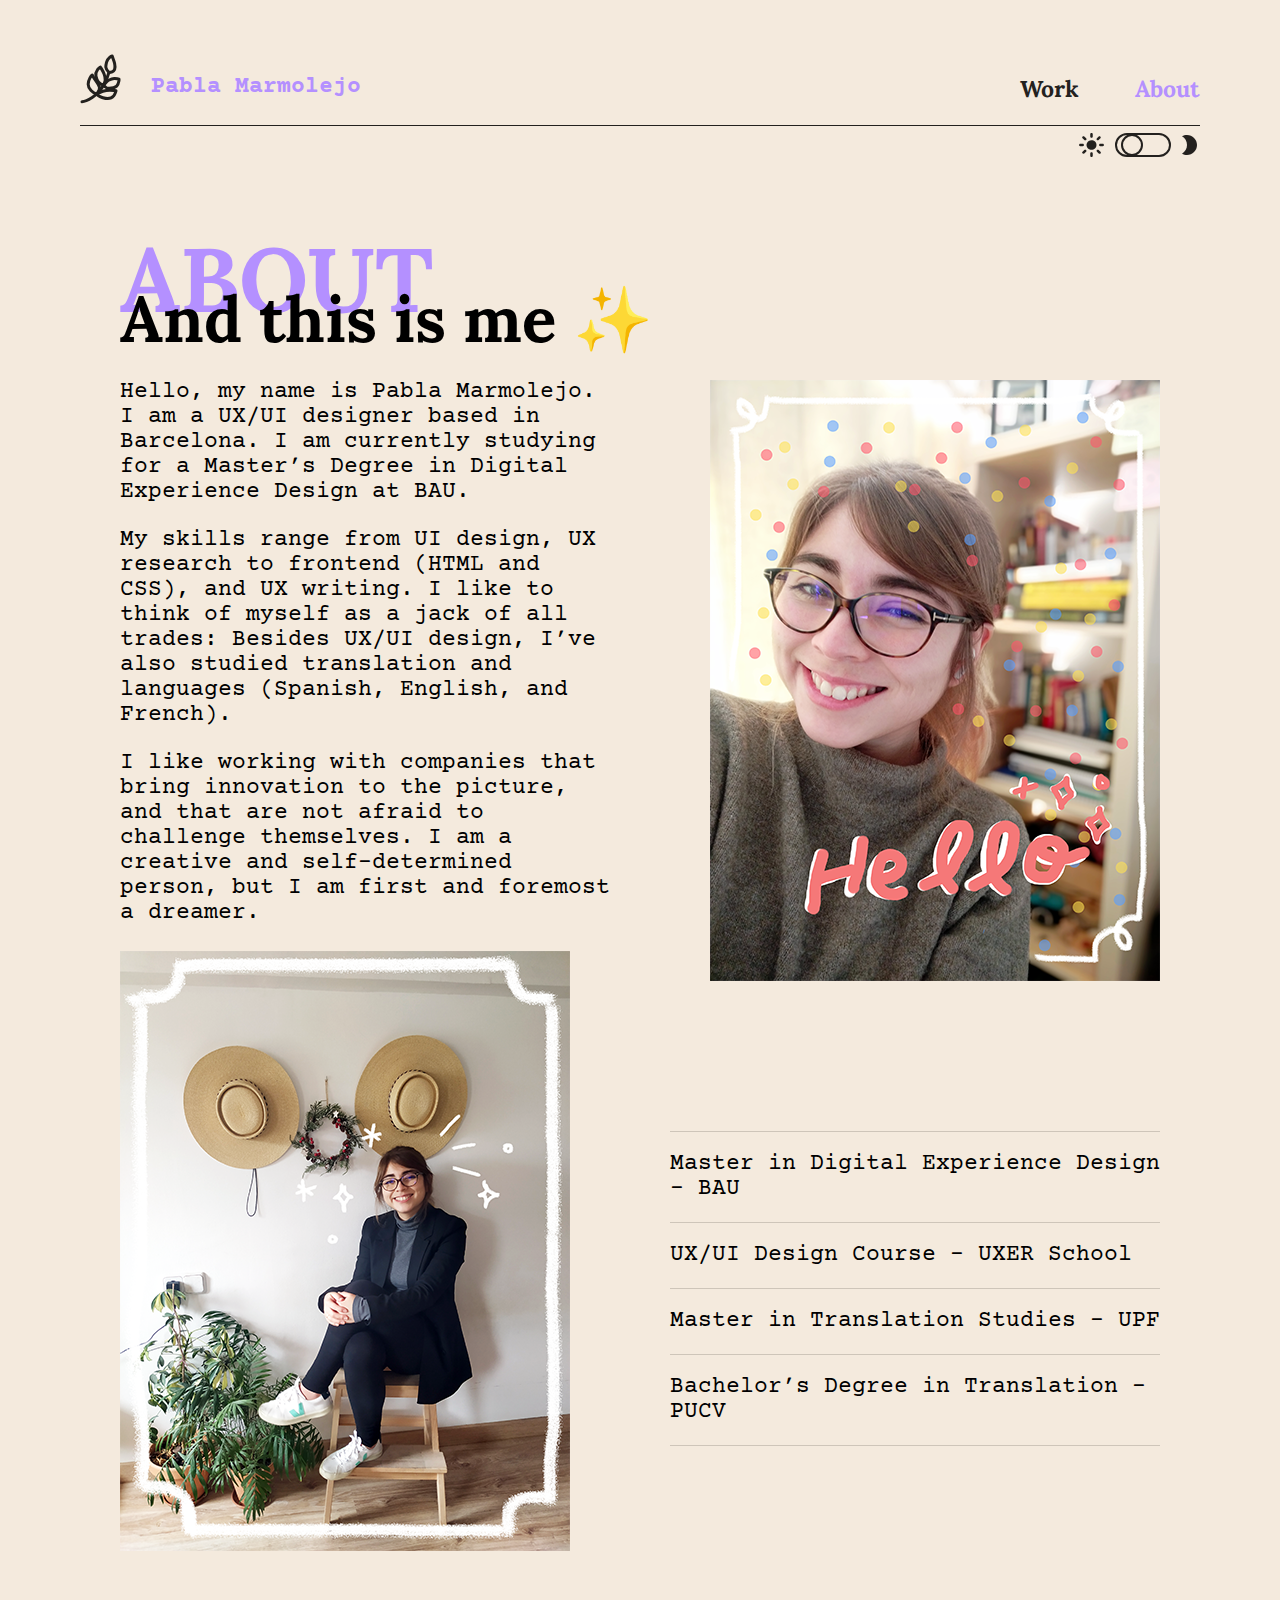
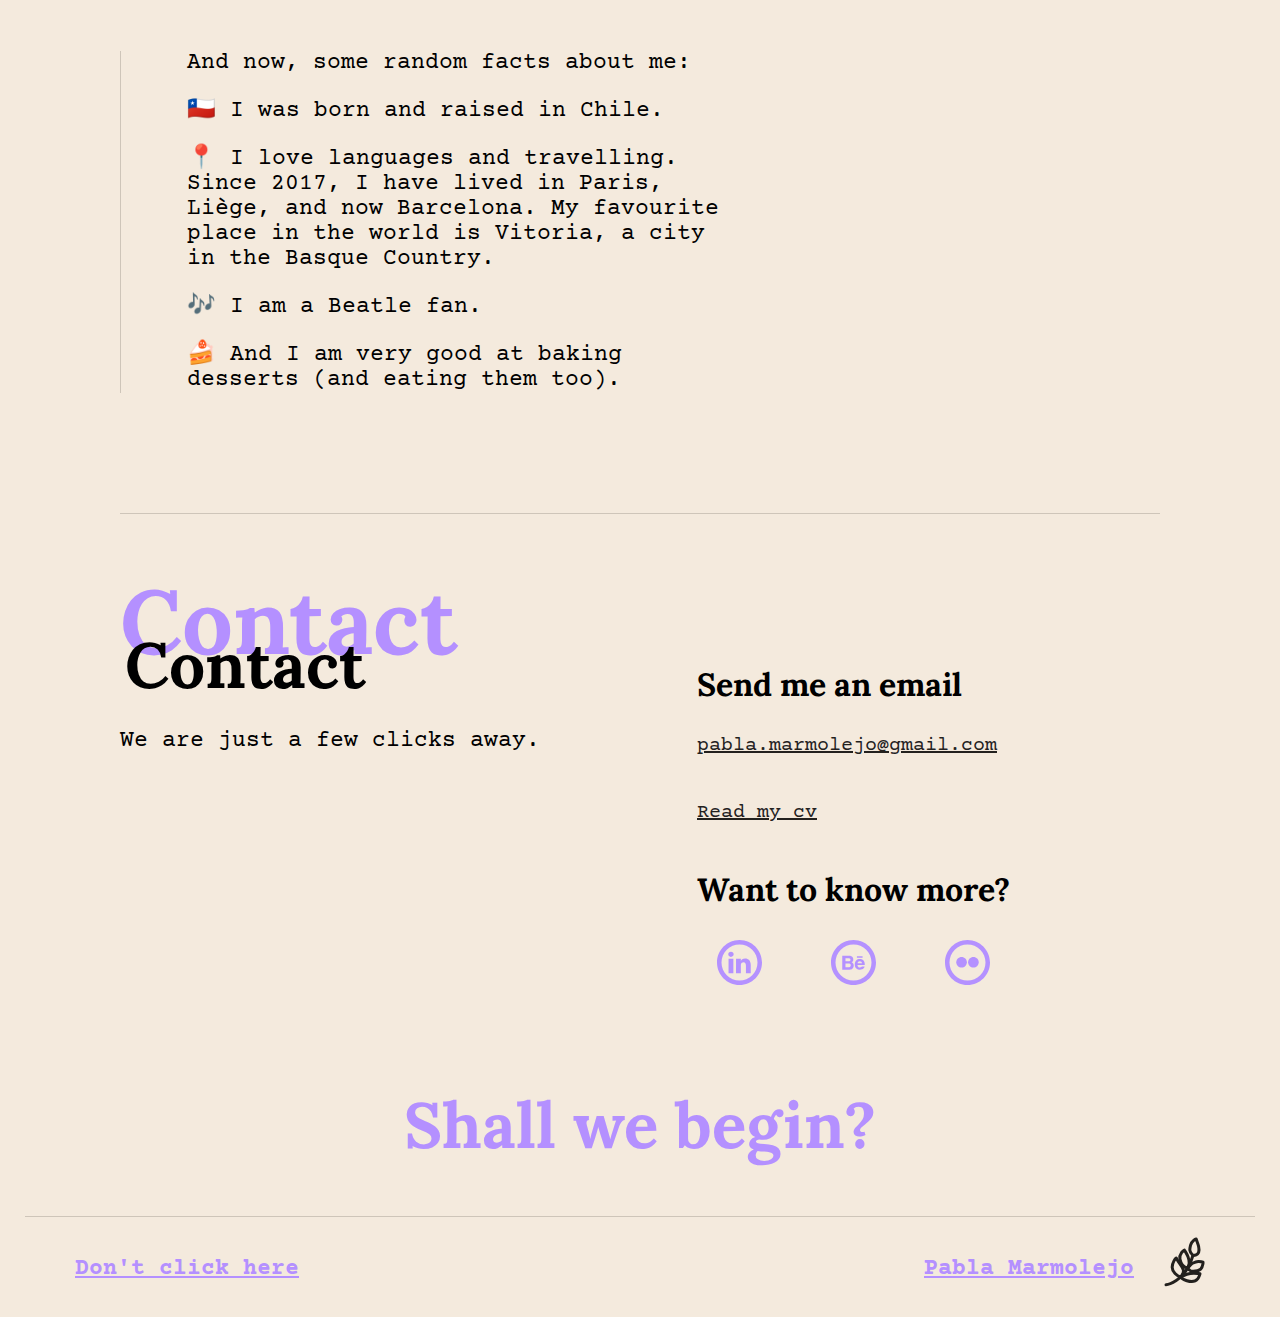
==== commit 92347bd5: "menu responsive" ====
--- a/about/index.html
+++ b/about/index.html
@@ -7,6 +7,17 @@
     <link rel="stylesheet" href="assets/stylesheet.css">
 </head>
 <body>
+
+    <nav id="mySidenav" class="sidenav">
+        <svg width="45" height="45" viewBox="0 0 45 45" fill="none" xmlns="http://www.w3.org/2000/svg" onclick="closeNav()" class="closebtn">
+            <rect width="32" height="3" rx="1.5" transform="matrix(0.707107 0.707107 0.707107 -0.707107 11 12.1211)" fill="#F4EADD"/>
+            <rect width="32" height="3" rx="1.5" transform="matrix(0.707107 -0.707107 -0.707107 -0.707107 13.1213 34.749)" fill="#F4EADD"/>
+        </svg>
+        <a href="#">Work</a>
+        <a href="#">About</a> 
+    </nav>
+
+<div id="main-page">
     <header>
         <div id="logo">
             <div class="logo-header">
@@ -31,7 +42,7 @@
                 </li>
             </ul>
             <div id="menu-open">
-                <svg width="45" height="45" viewBox="0 0 45 45" fill="none" xmlns="http://www.w3.org/2000/svg">
+                <svg width="45" height="45" viewBox="0 0 45 45" fill="none" xmlns="http://www.w3.org/2000/svg" onclick="openNav()">
                     <rect width="32" height="3" rx="1.5" transform="matrix(1 0 0 -1 7 24)" fill="#23211E"/>
                     <rect width="32" height="3" rx="1.5" transform="matrix(1 0 0 -1 7 16)" fill="#23211E"/>
                     <rect width="21" height="3" rx="1.5" transform="matrix(1 0 0 -1 18 32)" fill="#23211E"/>
@@ -48,9 +59,9 @@
         </svg>    
     </div>
     <main>
-        <div class="heading">
-            <h1>About</h1>
-            <h2>And this is me ✨</h2>
+        <div id="heading">
+            <div class="double-title">About</div>
+            <h1>And this is me ✨</h1>
         </div>
         <div class="section-1">
             <div class="description">
@@ -115,7 +126,7 @@
         <div id="contact">
             <div class="section-1">
                 <div>
-                    <p class="shadow">Contact</p>
+                    <div class="double-title">Contact</div>
                     <h2>Contact</h2>
                     <p>We are just a few clicks away.</p>
                 </div>
@@ -163,5 +174,16 @@
             <a class="funny-link-desktop" href="">Don't click here</a>
         </div>
     </footer>
+</div>
+<script>
+    function openNav() {
+        document.getElementById("main-page").style.display = "none";
+        document.getElementById("mySidenav").style.width = "100%";
+    }
+    function closeNav() {
+        document.getElementById("mySidenav").style.width = "0";
+        document.getElementById("main-page").style.display = "inherit   ";
+    }
+</script>
 </body>
 </html>--- a/about/assets/stylesheet.css
+++ b/about/assets/stylesheet.css
@@ -60,368 +60,415 @@
 }
 /* --------------------- GLOBAL ------------------- */
 html {
-   font-size: 62.5%;
+  font-size: 62.5%;
 }
 body {
-    font-family: 'Courier Prime', monospace;
-    font-weight: 400;
-    background-color: #F4EADD;
+  font-family: "Courier Prime", monospace;
+  font-weight: 400;
+  background-color: #f4eadd;
 }
 a {
-    text-decoration: none;
+  text-decoration: none;
 }
 a:link {
-    color: #23211E;
+  color: #23211e;
 }
 a:visited {
-    color: #23211E;
+  color: #23211e;
 }
 a:hover {
-    color: #B490FF;
+  color: #b490ff;
 }
 #about {
-    color: #B490FF;
-    text-decoration: none;
+  color: #b490ff;
+  text-decoration: none;
 }
 /* --------------------- HEADER ------------------- */
 header {
+  display: flex;
+  flex-direction: row;
+  justify-content: space-between;
+  margin: 2.1rem 2.5rem 0rem;
+  padding-bottom: 2rem;
+  border-bottom: 1px solid #23211e;
+}
+.logo-header {
+  display: flex;
+  align-items: baseline;
+  width: auto;
+}
+.logo-header svg {
+  margin-right: 1rem;
+}
+#logo a {
+  color: #b490ff;
+  font-weight: bold;
+  font-size: 2.3rem;
+}
+nav {
+  font-family: "Lora", serif;
+  font-weight: 700;
+  font-size: 3.1rem;
+  line-height: 3.9rem;
+  width: auto;
+}
+.nav-links {
+  display: none;
+}
+#menu-open {
+  display: inline;
+  padding-right: 0;
+}
+#dark-light-mode {
+  display: none;
+}
+@media (min-width: 720px) {
+  header {
     display: flex;
     flex-direction: row;
     justify-content: space-between;
-    margin: 2.1rem 2.5rem 0rem;
+    padding-bottom: 0.2rem;
+    margin: 5.4rem 8rem 0rem;
+  }
+  .logo-header {
+    display: flex;
+    align-items: flex-end;
+  }
+  .logo-header svg {
+    margin-right: 3rem;
+  }
+  nav {
+    font-family: "Lora", serif;
+    font-weight: 700;
+    font-size: 2.3rem;
+    line-height: 2.9rem;
+    width: 180px;
+  }
+  .nav-links {
+    display: flex;
+    flex-direction: row;
+    justify-content: space-between;
+    padding-top: 2rem;
     padding-bottom: 2rem;
-    border-bottom: 1px solid #23211E;
-}
-.logo-header {
-    display: flex;
-    align-items: flex-end;
-    width: auto;
-}
-.logo-header svg {
-    margin-right: 1rem;
-}
-#logo a {
-    color: #B490FF;
-    font-weight: bold;
-    font-size: 2.3rem;
-}
-nav {
-    font-family: 'Lora', serif;
-    font-weight: 700;
-    font-size: 3.1rem;
-    line-height: 3.9rem;
-    width: auto;
-}
-.nav-links {
+  }
+  li {
+    display: inline;
+  }
+  #menu-open {
     display: none;
-}
-#menu-open {
-    display: inline;
-    padding-right: 0;
-}
-#dark-light-mode {
-    display: none;
-}
-@media (min-width: 720px) {
-    header {
-        display: flex;
-        flex-direction: row;
-        justify-content: space-between;
-        padding-bottom: .2rem;
-        margin: 5.4rem 8rem 0rem;
-    }
-    .logo-header {
-        display: flex;
-        align-items: flex-end;
-        width: auto;
-    }
-    .logo-header svg {
-        margin-right: 3rem;
-    }
-    nav {
-        font-family: 'Lora', serif;
-        font-weight: 700;
-        font-size: 2.3rem;
-        line-height: 2.9rem;
-        width: 180px; 
-    }
-    .nav-links {
-        display: flex;
-        flex-direction: row;
-        justify-content: space-between;
-        padding-top: 2rem;
-        padding-bottom: 2rem;
-    }
-    li {
-        display: inline;
-    }
-    #menu-open {
-        display: none;
-    }
-    #dark-light-mode {
-        display: block;
-        text-align: right;
-        margin-right: 8rem;
-    }
-}
+  }
+  #dark-light-mode {
+    display: block;
+    text-align: right;
+    margin-right: 8rem;
+  }
+}
+
 /* --------------------- MAIN ------------------- */
 main {
-    margin: 5rem 2.5rem 2rem;
+  margin: 5rem 2.5rem 2rem;
+}
+.double-title {
+  position: absolute;
+  color: #b490ff;
+  font-family: "Lora", serif;
+  font-weight: 700;
+  font-size: 4.9rem;
+  line-height: 6.2rem;
+  text-transform: uppercase;
 }
 h1 {
+  position: absolute;
+  top: 4.1rem;
+  font-family: "Lora", serif;
+  font-weight: 700;
+  font-size: 3.9rem;
+  line-height: 5rem;
+}
+#heading {
+  position: relative;
+  height: 8.8rem;
+  margin-bottom: 5rem;
+  min-width: 350px;
+}
+p {
+  font-size: 2rem;
+  line-height: 2.2rem;
+  padding-bottom: 2rem;
+}
+.description {
+  margin-bottom: 5rem;
+  max-width: 35rem;
+}
+.section-2 {
+  margin-top: 5rem;
+}
+.lines {
+  border-bottom: 1px solid #cec5b9;
+  padding: 2rem 0;
+}
+.studies {
+  border-top: 1px solid #cec5b9;
+  max-width: 365px;
+}
+.section-3 {
+  padding-top: 5rem;
+  margin-bottom: 5rem;
+}
+#contact {
+  position: relative;
+  margin: auto;
+  width: auto;
+  border-top: 1px solid #cec5b9;
+  padding-top: 5rem;
+}
+#contact .double-title {
+  position: inherit;
+  color: #b490ff;
+  font-family: "Lora", serif;
+  font-weight: 700;
+  font-size: 4.9rem;
+  line-height: 6.2rem;
+  text-transform: capitalize;
+  padding-bottom: 3rem;
+}
+#contact h2 {
+  position: absolute;
+  top: 8.1rem;
+  font-family: "Lora", serif;
+  font-weight: 700;
+  font-size: 3.9rem;
+  line-height: 5rem;
+}
+#contact h3 {
+  font-family: "Lora", serif;
+  font-weight: 700;
+  font-size: 2.5rem;
+  line-height: 3.2rem;
+  padding-bottom: 3rem;
+}
+#contact p {
+  padding-bottom: 3rem;
+}
+.contact-links a {
+  font-family: "Courier Prime", monospace;
+  font-weight: 400;
+  font-size: 2rem;
+  line-height: 2.2rem;
+  text-decoration: underline;
+  display: flex;
+  flex-direction: column;
+  padding-bottom: 4.5rem;
+}
+.media {
+  display: flex;
+  justify-content: space-between;
+  padding: 0 2rem;
+}
+#contact h4 {
+  font-family: "Lora", serif;
+  font-weight: 700;
+  font-size: 3.1rem;
+  line-height: 3.9rem;
+  padding: 3rem 0;
+  color: #b490ff;
+  padding: 6rem 0 3rem;
+  text-align: center;
+}
+@media (min-width: 720px) {
+  main {
+    margin: 5.4rem 12rem 2rem;
+  }
+  #heading .double-title {
     position: absolute;
-    color: #CEC5B9;
-    font-family: 'Lora', serif;
-    font-weight: 700;
-    font-size: 4.9rem;
-    line-height: 6.2rem;
+    font-size: 9rem;
+    line-height: 11.5rem;
     text-transform: uppercase;
-}
-h2 {
+  }
+  h1 {
     position: absolute;
-    top: 4.1rem;
-    font-family: 'Lora', serif;
-    font-weight: 700;
-    font-size: 3.9rem;
-    line-height: 5rem;
-}
-.heading {
+    top: 5.7rem;
+    font-size: 6.4rem;
+    line-height: 8rem;
+  }
+  #heading {
     position: relative;
     height: 8.8rem;
-    margin-bottom: 5rem;
-    min-width: 350px;
-}
-p {
-    font-size: 2rem;
-    line-height: 2.2rem;
-    padding-bottom: 2rem;
-}
-.description {
-    margin-bottom: 5rem;
-    max-width: 35rem;
-}
-.section-2 {
-    margin-top: 5rem;
-}
-.lines {
-    border-bottom: 1px solid #CEC5B9;
+    margin-bottom: 7rem;
+    min-width: 600px;
+  }
+  p {
+    font-size: 2.3rem;
+    line-height: 2.5rem;
+    padding-bottom: 2.3rem;
+  }
+  .description {
+    margin-bottom: 4rem;
+    max-width: 60rem;
+  }
+  #contact .double-title {
+    color: #b490ff;
+    font-family: "Lora", serif;
+    font-weight: 700;
+    font-size: 9rem;
+    line-height: 11.5rem;
+  }
+  #contact h2 {
+    top: 11.1rem;
+    left: 0.5rem;
+    font-size: 6.4rem;
+    line-height: 8rem;
+  }
+  #contact p {
+    padding-top: 2rem;
+  }
+  #contact .double-title {
+    padding-top: 0;
+  }
+  #contact h3 {
+    font-family: "Lora", serif;
+    font-weight: 700;
+    font-size: 3.2rem;
+    line-height: 4.1rem;
+  }
+  .contact-links {
+    padding-right: 15rem;
+    padding-top: 3rem;
+  }
+  #contact h4 {
+    font-size: 6.4rem;
+    line-height: 8.1rem;
+    padding-top: 10rem;
+  }
+}
+@media (min-width: 1280px) {
+  .section-1 {
+    display: flex;
+    justify-content: space-between;
+  }
+  .section-2 {
+    position: relative;
+    display: flex;
+    flex-direction: row-reverse;
+    justify-content: space-between;
+  }
+  .profile {
+    margin-left: 10rem;
+    margin-bottom: 10rem;
+  }
+  .lines {
+    border-bottom: 1px solid #cec5b9;
     padding: 2rem 0;
-}
-.studies {
-    border-top: 1px solid #CEC5B9;
-    max-width: 365px;
-}
-.section-3 {
-    padding-top: 5rem;
-    margin-bottom: 5rem;
-}
-#contact {
-    position: relative;
-    margin: auto;
-    width: auto;
-    border-top: 1px solid #CEC5B9;
-    padding-top: 5rem;
-}
-.shadow {
-    color: #CEC5B9;
-    font-family: 'Lora', serif;
-    font-weight: 700;
-    font-size: 4.9rem;
-    line-height: 6.2rem;
-}
-#contact h2 {
-    position: absolute;
-    top: 8.1rem;
-    font-family: 'Lora', serif;
-    font-weight: 700;
-    font-size: 3.9rem;
-    line-height: 5rem;
-}
-h3 {
-    font-family: 'Lora', serif;
-    font-weight: 700;
-    font-size: 2.5rem;
-    line-height: 3.2rem;
-    padding-bottom: 3rem;
-}
-#contact p {
-    padding-bottom: 3rem;
-}
-.contact-links a {
-    font-family: 'Courier Prime', monospace;
-    font-weight: 400;
-    font-size: 2rem;
-    line-height: 2.2rem;
-    text-decoration: underline;
-    display: flex;
-    flex-direction: column;
-    padding-bottom: 4.5rem;
-}
-.media {
-    display: flex;
-    justify-content: space-between;
-    padding: 0 2rem;
-}
-#contact h4 {
-    font-family: 'Lora', serif;
-    font-weight: 700;
-    font-size: 3.1rem;
-    line-height: 3.9rem;
-    padding: 3rem 0;
-    color: #B490FF;
-    padding: 6rem 0 3rem;
-    text-align: center;
-}
-@media (min-width: 720px) {
-    main {
-        margin: 5.4rem 12rem 2rem;
-    }
-    h1 {
-        position: absolute;
-        font-size: 9rem;
-        line-height: 11.5rem;
-        text-transform: uppercase;
-    }
-    h2 {
-        position: absolute;
-        top: 5.7rem;
-        font-size: 6.4rem;
-        line-height: 8rem;
-    }
-    .heading {
-        position: relative;
-        height: 8.8rem;
-        margin-bottom: 7rem;
-        min-width: 600px;
-    }
-    p {
-        font-size: 2.3rem;
-        line-height: 2.5rem;
-        padding-bottom: 2.3rem;
-    }
-    .description {
-        margin-bottom: 4rem;
-        max-width: 60rem;
-    }
-    .shadow {
-        color: #CEC5B9;
-        font-family: 'Lora', serif;
-        font-weight: 700;
-        font-size: 9rem;
-        line-height: 11.5rem;
-    }
-    #contact h2 {
-        top: 11.1rem;
-        left: .5rem;
-        font-size: 6.4rem;
-        line-height: 8rem;
-    }
-    #contact p {
-        padding-top: 2rem;
-    }
-    #contact .shadow {
-        padding-top: 0;
-    }
-    .contact-links {
-        padding-right: 15rem;
-        padding-top: 10rem;
-    }
-    #contact h4 {
-        font-size: 6.4rem;
-        line-height: 8.1rem;
-        padding-top: 10rem;
-    }
-}
-@media (min-width: 1280px) {
-    .section-1 {
-        display: flex;
-        justify-content: space-between;
-    }
-    .section-2 {
-        position: relative;
-        display: flex;
-        flex-direction: row-reverse;
-        justify-content: space-between;
-        margin-top: 10rem;
-    }
-    .profile {
-        margin-left: 10rem;
-    }
-    .lines {
-        border-bottom: 1px solid #CEC5B9;
-        padding: 2rem 0;
-    }
-    .studies {
-        border-top: 1px solid #CEC5B9;
-        max-width: 600px;
-    }
-    .profile-2 {
-        position: absolute;
-        top: -160px;
-    }
-    .section-3 {
-        border-left: 1px solid #CEC5B9;
-        padding-top: 0;
-        padding-left: 6.6rem;
-        max-width: 600px;
-        margin: 20rem 0 15rem;
-    }
-    .last-line {
-        padding: 0;
-    }
+  }
+  .studies {
+    border-top: 1px solid #cec5b9;
+    max-width: 600px;
+  }
+  .profile-2 {
+    margin-top: -180px;
+    margin-right: 10rem;
+  }
+  .section-3 {
+    border-left: 1px solid #cec5b9;
+    padding-top: 0;
+    padding-left: 6.6rem;
+    max-width: 600px;
+    margin: 10rem 0 12rem;
+  }
+  .last-line {
+    padding: 0;
+  }
+  .contact-links {
+    padding-right: 15rem;
+    padding-top: 10rem;
+  }
 }
 /* ---------------------- FOOTER ------------------ */
 footer {
-    display: flex;
-    flex-direction: column;
-    margin: 0 2.5rem 5rem;
-    border-top: 1px solid #CEC5B9;
+  display: flex;
+  flex-direction: column;
+  margin: 0 2.5rem 5rem;
+  border-top: 1px solid #cec5b9;
 }
 footer #logo {
-    display: flex;
-    flex-direction: column;
-    justify-content: center;
-    align-items: center;
-    padding-top: 4rem;
+  display: flex;
+  flex-direction: column;
+  justify-content: center;
+  align-items: center;
+  padding-top: 4rem;
 }
 footer #logo a {
-    padding: 3.5rem 0 0;
-    text-decoration: underline;
-    font-size: 2rem;
+  padding: 3.5rem 0 0;
+  text-decoration: underline;
+  font-size: 2rem;
 }
 .logo-footer {
-    display: flex;
-    flex-direction: column;
-    align-items: center;
+  display: flex;
+  flex-direction: column;
+  align-items: center;
 }
 .funny-link-desktop {
+  display: none;
+}
+
+@media (min-width: 720px) {
+  footer {
+    margin: 0 2.5rem 3rem;
+  }
+  footer #logo {
+    flex-direction: row-reverse;
+    justify-content: space-between;
+    padding: 0;
+  }
+  footer #logo a {
+    padding: 3.5rem 0 0 5rem;
+    font-size: 2.3rem;
+  }
+  .logo-footer {
+    display: flex;
+    flex-direction: row-reverse;
+  }
+  .logo-footer svg {
+    margin: 2rem 5rem 0 3rem;
+  }
+  .funny-link-mobile {
     display: none;
-}
-@media (min-width: 720px) {
-    footer {
-        margin: 0 2.5rem 3rem;
-    }
-    footer #logo {
-        flex-direction: row-reverse;
-        justify-content: space-between;
-        padding: 0;
-    }
-    footer #logo a {
-        padding: 3.5rem 0 0 5rem;
-        font-size: 2.3rem;
-    }
-    .logo-footer {
-        display: flex;
-        flex-direction: row-reverse;
-    }
-    .logo-footer svg {
-        margin: 2rem 5rem 0 3rem;
-    }
-    .funny-link-mobile {
-        display: none;
-    }
-    .funny-link-desktop {
-        display: inherit;
-        font-size: 1.6rem;
-    }
-}
+  }
+  .funny-link-desktop {
+    display: inherit;
+    font-size: 1.6rem;
+  }
+}
+
+/* -------------- MENU FOR MOBILE -------------- */
+.sidenav {
+  height: 100%;
+  width: 0;
+  position: fixed;
+  z-index: 1;
+  top: 0;
+  right: 0;
+  background-color: #b490ff;
+  overflow-x: hidden;
+  transition: 0.5s;
+  padding-top: 60px;
+  text-align: center;
+}
+
+.sidenav a {
+  padding: 6rem 0 0;
+  text-decoration: none;
+  font-size: 25px;
+  color: #f4eadd;
+  display: block;
+  transition: 0.3s;
+
+  font-size: 3.1rem;
+  line-height: 3.9rem;
+}
+
+.sidenav .closebtn {
+  position: absolute;
+  top: 22px;
+  right: 25px;
+}
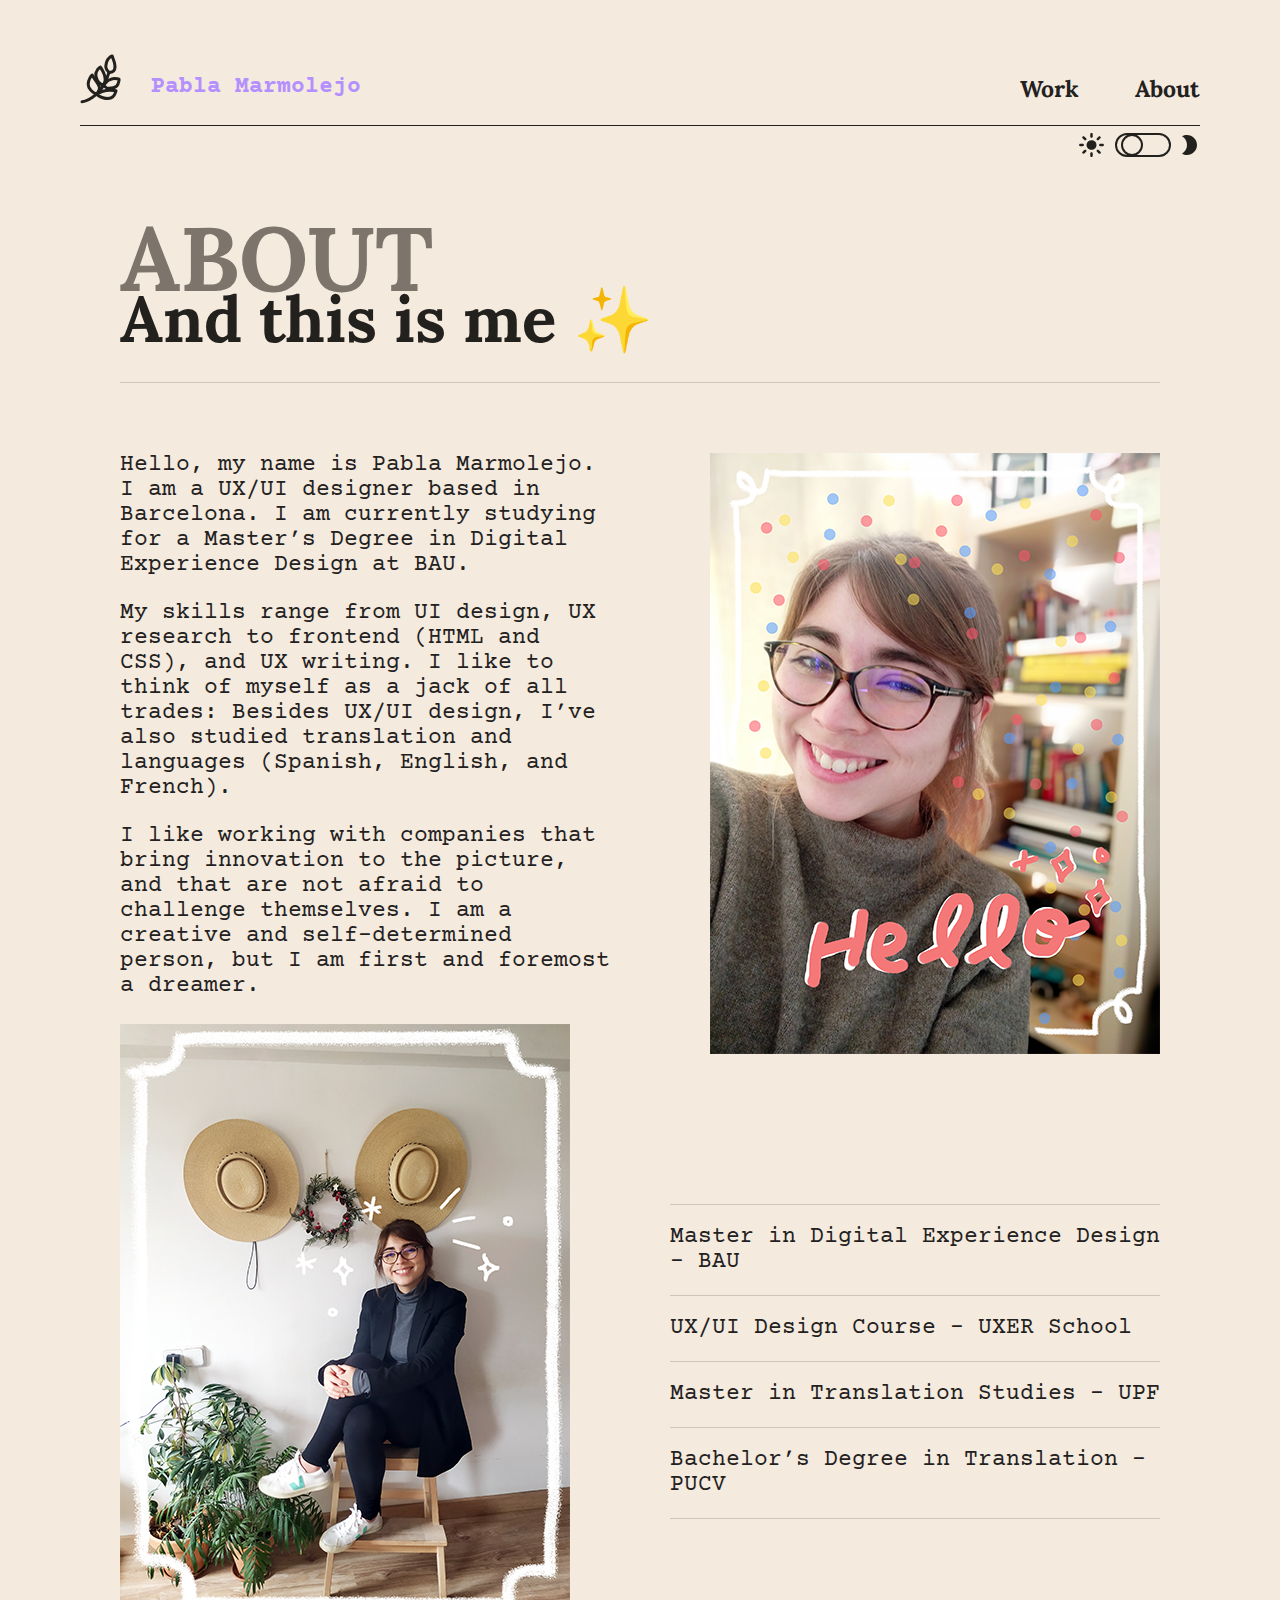
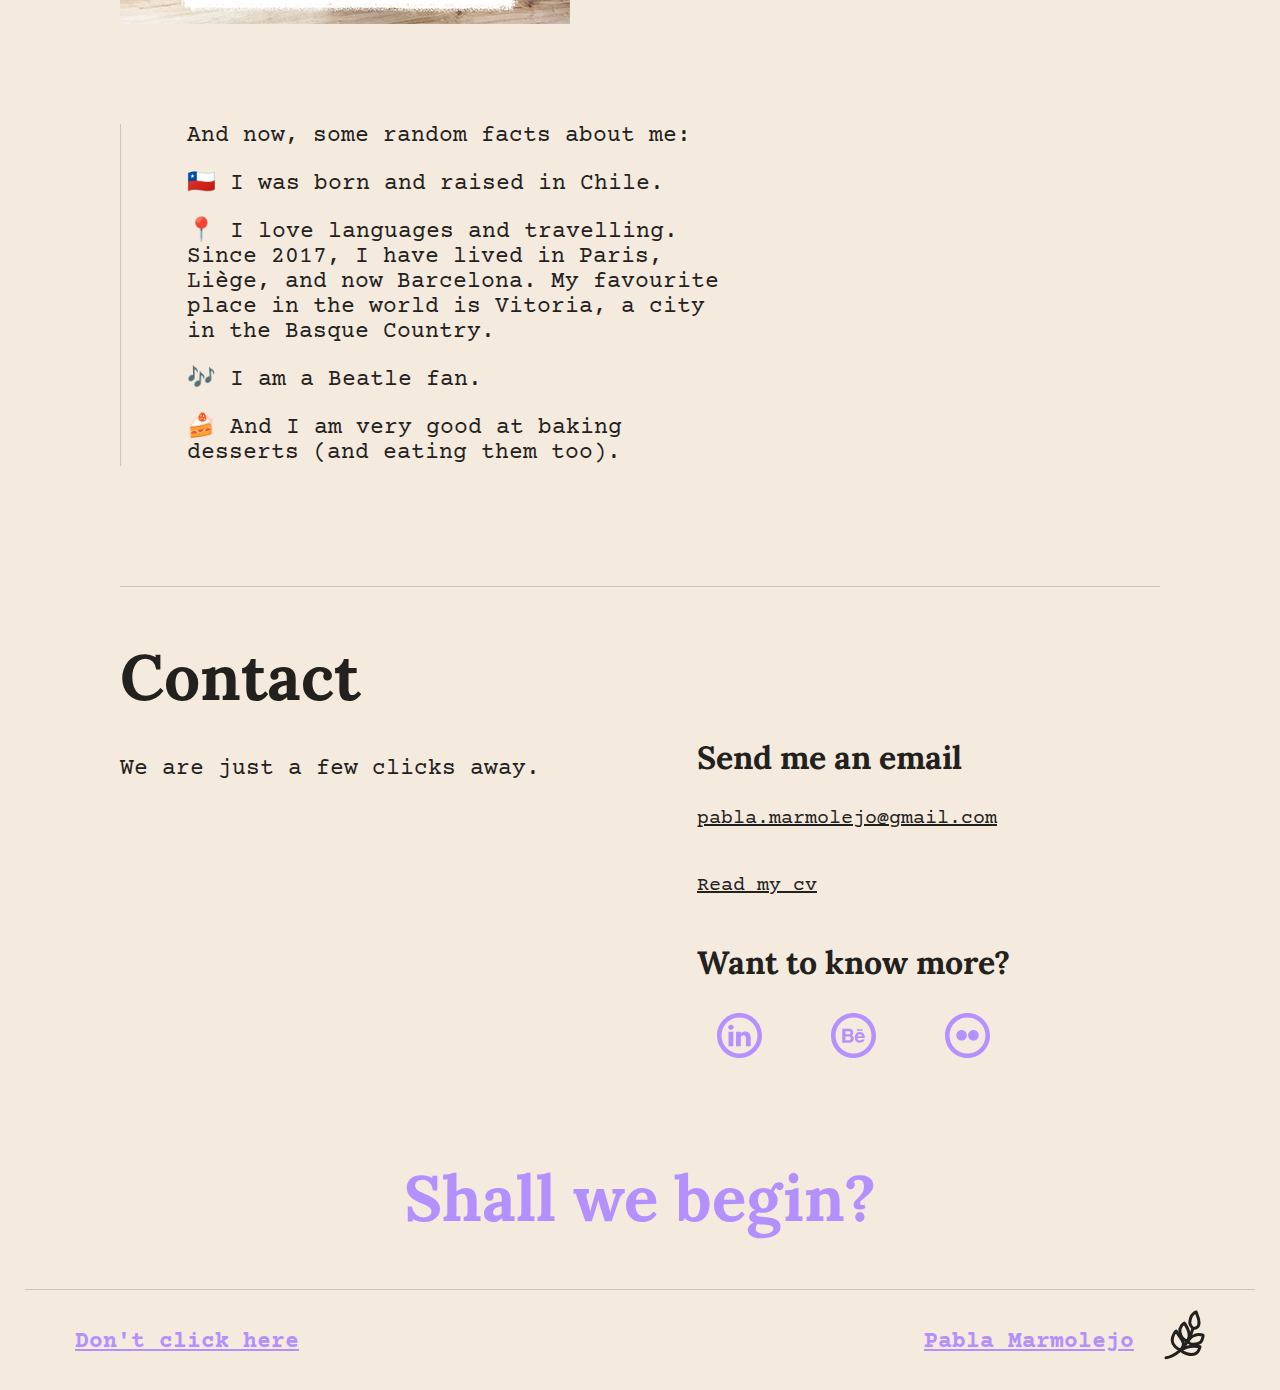
==== commit e23c3848: "updated files" ====
--- a/about/index.html
+++ b/about/index.html
@@ -1,10 +1,10 @@
 <!DOCTYPE html>
 <head>
-    <title>Pabla Marmolejo Porftolio UX/UI Designer</title>
+    <title>About - Pabla Marmolejo Porftolio UX/UI Designer</title>
     <meta name="viewport" content="width=device-width, initial-scale=1.0">
     <link rel="preconnect" href="https://fonts.gstatic.com">
     <link href="https://fonts.googleapis.com/css2?family=Courier+Prime&family=Lora:wght@700&display=swap" rel="stylesheet">
-    <link rel="stylesheet" href="assets/stylesheet.css">
+    <link rel="stylesheet" href="../assets/stylesheet.css">
 </head>
 <body>
 
@@ -13,8 +13,8 @@
             <rect width="32" height="3" rx="1.5" transform="matrix(0.707107 0.707107 0.707107 -0.707107 11 12.1211)" fill="#F4EADD"/>
             <rect width="32" height="3" rx="1.5" transform="matrix(0.707107 -0.707107 -0.707107 -0.707107 13.1213 34.749)" fill="#F4EADD"/>
         </svg>
-        <a href="#">Work</a>
-        <a href="#">About</a> 
+        <a href="../work/index.html">Work</a>
+        <a href="./index.html">About</a>
     </nav>
 
 <div id="main-page">
@@ -29,16 +29,16 @@
                     <path d="M8.16602 30.3345C8.16602 35.1043 13.0461 38.8219 16.6644 40.2217C17.812 38.1922 20.3598 35.667 19.3691 32.8817C17.8823 28.7019 14.596 25.7414 12.7273 21.8247C12.6693 21.7032 12.2471 21.0039 12.2471 21.0039C11.6481 21.4277 10.3341 23.2202 9.97259 23.8747C8.83047 25.9426 8.16602 27.7683 8.16602 30.3345Z" stroke="#23211E" stroke-width="3" stroke-linecap="round" stroke-linejoin="round"/>
                     <path d="M33.7038 36.4658C28.1353 35.7535 21.3001 36.9948 16.5996 40.2707C17.054 40.5371 17.8708 41.2671 18.3138 41.6417C19.5492 42.6865 21.5108 43.2857 22.9613 43.746C26.7714 44.9552 30.6306 45.638 33.7038 41.9148C34.4453 41.0163 34.8885 39.8868 35.3418 38.7883C35.5562 38.2688 36.0077 36.7808 36.0077 36.7808C36.0077 36.7808 34.3332 36.5463 33.7038 36.4658Z" stroke="#23211E" stroke-width="3" stroke-linecap="round" stroke-linejoin="round"/>
                 </svg>
-                <a href="">Pabla Marmolejo</a>
+                <a href="../index.html">Pabla Marmolejo</a>
             </div>
         </div>
         <nav>
             <ul class="nav-links">
                 <li>
-                    <a href="">Work</a>
+                    <a href="../work/index.html">Work</a>
                 </li>
                 <li>
-                    <a id="about" href="">About</a>
+                    <a id="about" href="./index.html">About</a>
                 </li>
             </ul>
             <div id="menu-open">
@@ -58,13 +58,13 @@
                 <path d="M12.5 11.8C12.8315 11.8 13.1495 11.6736 13.3839 11.4485C13.6183 11.2235 13.75 10.9183 13.75 10.6V8.2C13.75 7.88174 13.6183 7.57652 13.3839 7.35147C13.1495 7.12643 12.8315 7 12.5 7C12.1685 7 11.8505 7.12643 11.6161 7.35147C11.3817 7.57652 11.25 7.88174 11.25 8.2V10.6C11.25 10.9183 11.3817 11.2235 11.6161 11.4485C11.8505 11.6736 12.1685 11.8 12.5 11.8ZM23.75 17.8H21.25C20.9185 17.8 20.6005 17.9264 20.3661 18.1515C20.1317 18.3765 20 18.6817 20 19C20 19.3183 20.1317 19.6235 20.3661 19.8485C20.6005 20.0736 20.9185 20.2 21.25 20.2H23.75C24.0815 20.2 24.3995 20.0736 24.6339 19.8485C24.8683 19.6235 25 19.3183 25 19C25 18.6817 24.8683 18.3765 24.6339 18.1515C24.3995 17.9264 24.0815 17.8 23.75 17.8ZM5 19C5 18.6817 4.8683 18.3765 4.63388 18.1515C4.39946 17.9264 4.08152 17.8 3.75 17.8H1.25C0.918479 17.8 0.600537 17.9264 0.366116 18.1515C0.131696 18.3765 0 18.6817 0 19C0 19.3183 0.131696 19.6235 0.366116 19.8485C0.600537 20.0736 0.918479 20.2 1.25 20.2H3.75C4.08152 20.2 4.39946 20.0736 4.63388 19.8485C4.8683 19.6235 5 19.3183 5 19ZM5.275 10.6C5.03133 10.3788 4.70612 10.2596 4.37089 10.2686C4.03567 10.2776 3.71791 10.4141 3.4875 10.648C3.25709 10.8819 3.13292 11.1941 3.1423 11.5159C3.15167 11.8378 3.29383 12.1428 3.5375 12.364L5.3375 14.032C5.45829 14.144 5.60135 14.2314 5.75813 14.2892C5.9149 14.3469 6.08219 14.3737 6.25 14.368C6.41838 14.3674 6.5849 14.3341 6.73955 14.2702C6.89421 14.2063 7.03382 14.113 7.15 13.996C7.38281 13.7712 7.51349 13.467 7.51349 13.15C7.51349 12.833 7.38281 12.5288 7.15 12.304L5.275 10.6ZM18.75 14.368C19.0718 14.3668 19.3808 14.2464 19.6125 14.032L21.4125 12.364C21.6321 12.1437 21.7561 11.8515 21.7594 11.5466C21.7626 11.2418 21.6449 10.9472 21.4301 10.7226C21.2153 10.4981 20.9195 10.3604 20.6028 10.3376C20.2861 10.3149 19.9723 10.4087 19.725 10.6L17.925 12.304C17.6922 12.5288 17.5615 12.833 17.5615 13.15C17.5615 13.467 17.6922 13.7712 17.925 13.996C18.1414 14.2153 18.436 14.3481 18.75 14.368ZM12.5 26.2C12.1685 26.2 11.8505 26.3264 11.6161 26.5515C11.3817 26.7765 11.25 27.0817 11.25 27.4V29.8C11.25 30.1183 11.3817 30.4235 11.6161 30.6485C11.8505 30.8736 12.1685 31 12.5 31C12.8315 31 13.1495 30.8736 13.3839 30.6485C13.6183 30.4235 13.75 30.1183 13.75 29.8V27.4C13.75 27.0817 13.6183 26.7765 13.3839 26.5515C13.1495 26.3264 12.8315 26.2 12.5 26.2ZM19.6625 23.968C19.4238 23.7468 19.1034 23.6257 18.7717 23.6313C18.4399 23.637 18.1242 23.7689 17.8938 23.998C17.6633 24.2271 17.5372 24.5348 17.5431 24.8532C17.5489 25.1716 17.6863 25.4748 17.925 25.696L19.725 27.4C19.9567 27.6144 20.2657 27.7348 20.5875 27.736C20.755 27.7369 20.921 27.7056 21.0756 27.6437C21.2302 27.5819 21.3703 27.4908 21.4875 27.376C21.6047 27.2644 21.6977 27.1317 21.7611 26.9855C21.8246 26.8393 21.8572 26.6824 21.8572 26.524C21.8572 26.3656 21.8246 26.2087 21.7611 26.0625C21.6977 25.9163 21.6047 25.7836 21.4875 25.672L19.6625 23.968ZM5.3375 23.968L3.5375 25.636C3.42034 25.7476 3.32735 25.8803 3.26389 26.0265C3.20043 26.1727 3.16775 26.3296 3.16775 26.488C3.16775 26.6464 3.20043 26.8033 3.26389 26.9495C3.32735 27.0957 3.42034 27.2284 3.5375 27.34C3.65474 27.4548 3.79482 27.5459 3.94943 27.6077C4.10404 27.6696 4.27001 27.7009 4.4375 27.7C4.74564 27.7025 5.0439 27.5957 5.275 27.4L7.075 25.732C7.31369 25.5108 7.45108 25.2076 7.45695 24.8892C7.46281 24.5708 7.33666 24.2631 7.10625 24.034C6.87584 23.8049 6.56005 23.673 6.22835 23.6673C5.89664 23.6617 5.57619 23.7828 5.3375 24.004V23.968ZM12.5 14.2C11.5111 14.2 10.5444 14.4815 9.72215 15.0089C8.8999 15.5364 8.25904 16.286 7.8806 17.1631C7.50216 18.0402 7.40315 19.0053 7.59607 19.9364C7.789 20.8675 8.2652 21.7228 8.96447 22.3941C9.66373 23.0654 10.5546 23.5226 11.5245 23.7078C12.4945 23.893 13.4998 23.7979 14.4134 23.4346C15.327 23.0713 16.1079 22.4561 16.6573 21.6667C17.2068 20.8774 17.5 19.9493 17.5 19C17.5 17.727 16.9732 16.5061 16.0355 15.6059C15.0979 14.7057 13.8261 14.2 12.5 14.2V14.2Z" fill="#23211E"/>
         </svg>    
     </div>
-    <main>
+    <main id="about">
         <div id="heading">
             <div class="double-title">About</div>
             <h1>And this is me ✨</h1>
         </div>
         <div class="section-1">
-            <div class="description">
+            <div class="description about">
                 <p>
                     Hello, my name is Pabla Marmolejo. 
                     I am a UX/UI designer based in Barcelona. 
@@ -85,10 +85,10 @@
                     but I am first and foremost a dreamer.
                 </p>
             </div>
-            <img class="profile" src="assets/img/profile-450px.png" />
+            <img class="profile" src="../assets/img/profile-450px.png" />
         </div>
         <div class="section-2">
-            <div class="description">
+            <div class="description about">
                 <div class="studies">
                     <p class="lines">
                         Master in Digital Experience Design - BAU
@@ -104,7 +104,7 @@
                     </p>
                 </div>
             </div>
-            <img class="profile-2" src="assets/img/profile-2-450px.png" />
+            <img class="profile-2" src="../assets/img/profile-2-450px.png" />
         </div>
         <div class="section-3">
             <p>
@@ -126,7 +126,6 @@
         <div id="contact">
             <div class="section-1">
                 <div>
-                    <div class="double-title">Contact</div>
                     <h2>Contact</h2>
                     <p>We are just a few clicks away.</p>
                 </div>
@@ -168,7 +167,7 @@
                     <path d="M8.16602 30.3345C8.16602 35.1043 13.0461 38.8219 16.6644 40.2217C17.812 38.1922 20.3598 35.667 19.3691 32.8817C17.8823 28.7019 14.596 25.7414 12.7273 21.8247C12.6693 21.7032 12.2471 21.0039 12.2471 21.0039C11.6481 21.4277 10.3341 23.2202 9.97259 23.8747C8.83047 25.9426 8.16602 27.7683 8.16602 30.3345Z" stroke="#23211E" stroke-width="3" stroke-linecap="round" stroke-linejoin="round"/>
                     <path d="M33.7038 36.4658C28.1353 35.7535 21.3001 36.9948 16.5996 40.2707C17.054 40.5371 17.8708 41.2671 18.3138 41.6417C19.5492 42.6865 21.5108 43.2857 22.9613 43.746C26.7714 44.9552 30.6306 45.638 33.7038 41.9148C34.4453 41.0163 34.8885 39.8868 35.3418 38.7883C35.5562 38.2688 36.0077 36.7808 36.0077 36.7808C36.0077 36.7808 34.3332 36.5463 33.7038 36.4658Z" stroke="#23211E" stroke-width="3" stroke-linecap="round" stroke-linejoin="round"/>
                 </svg>
-                <a href="">Pabla Marmolejo</a>
+                <a href="../index.html">Pabla Marmolejo</a>
             </div>
             <a class="funny-link-mobile" href="">Don't tap here</a>
             <a class="funny-link-desktop" href="">Don't click here</a>
--- a/assets/stylesheet.css
+++ b/assets/stylesheet.css
@@ -0,0 +1,745 @@
+/* ------------------------- RESET ------------------- */
+*,
+*::before,
+*::after {
+  box-sizing: border-box;
+}
+ul,
+ol {
+  padding: 0;
+}
+body,
+h1,
+h2,
+h3,
+h4,
+p,
+ul,
+ol,
+li,
+figure,
+figcaption,
+blockquote,
+dl,
+dd {
+  margin: 0;
+}
+body {
+  min-height: 100vh;
+  scroll-behavior: smooth;
+  text-rendering: optimizeSpeed;
+  line-height: 1.5;
+}
+ul,
+ol {
+  list-style: none;
+}
+a:not([class]) {
+  text-decoration-skip-ink: auto;
+}
+img {
+  max-width: 100%;
+  display: block;
+}
+article > * + * {
+  margin-top: 1em;
+}
+input,
+button,
+textarea,
+select {
+  font: inherit;
+}
+@media (prefers-reduced-motion: reduce) {
+  * {
+    animation-duration: 0.01ms !important;
+    animation-iteration-count: 1 !important;
+    transition-duration: 0.01ms !important;
+    scroll-behavior: auto !important;
+  }
+}
+/* ------------------------- RESET ------------------- */
+
+/* ----------------------- GLOBAL -------------------- */
+html {
+  font-size: 62.5%;
+}
+body {
+  font-family: "Courier Prime", monospace;
+  font-weight: 400;
+  background-color: #f4eadd;
+}
+a {
+  text-decoration: none;
+}
+a:link {
+  color: #23211e;
+}
+a:visited {
+  color: #23211e;
+}
+a:hover {
+  color: #b490ff;
+}
+#about {
+  color: #23211e;
+  text-decoration: none;
+}
+#work {
+  color: #23211e;
+  text-decoration: none;
+}
+/* ----------------------- GLOBAL -------------------- */
+
+/* ----------------------- HEADER -------------------- */
+header {
+  display: flex;
+  flex-direction: row;
+  justify-content: space-between;
+  margin: 2.1rem 2.5rem 0rem;
+  padding-bottom: 2rem;
+  border-bottom: 1px solid #23211e;
+}
+.logo-header {
+  display: flex;
+  align-items: baseline;
+  width: auto;
+}
+.logo-header svg {
+  margin-right: 1rem;
+}
+#logo a {
+  color: #b490ff;
+  font-weight: bold;
+  font-size: 2.3rem;
+}
+nav {
+  font-family: "Lora", serif;
+  font-weight: 700;
+  font-size: 3.1rem;
+  line-height: 3.9rem;
+  width: auto;
+}
+.nav-links {
+  display: none;
+}
+#menu-open {
+  display: inline;
+  padding-right: 0;
+}
+#dark-light-mode {
+  display: none;
+}
+@media (min-width: 720px) {
+  header {
+    display: flex;
+    flex-direction: row;
+    justify-content: space-between;
+    padding-bottom: 0.2rem;
+    margin: 5.4rem 8rem 0rem;
+  }
+  .logo-header {
+    display: flex;
+    align-items: flex-end;
+  }
+  .logo-header svg {
+    margin-right: 3rem;
+  }
+  nav {
+    font-family: "Lora", serif;
+    font-weight: 700;
+    font-size: 2.3rem;
+    line-height: 2.9rem;
+    width: 180px;
+  }
+  .nav-links {
+    display: flex;
+    flex-direction: row;
+    justify-content: space-between;
+    padding-top: 2rem;
+    padding-bottom: 2rem;
+  }
+  li {
+    display: inline;
+  }
+  #menu-open {
+    display: none;
+  }
+  #dark-light-mode {
+    display: block;
+    text-align: right;
+    margin-right: 8rem;
+  }
+}
+/* ---------------------- HEADER ------------------- */
+
+/* ---------------- MENU FOR MOBILE ---------------- */
+.sidenav {
+  height: 100%;
+  width: 0;
+  position: fixed;
+  z-index: 1;
+  top: 0;
+  right: 0;
+  background-color: #b490ff;
+  overflow-x: hidden;
+  transition: 0.5s;
+  padding-top: 60px;
+  text-align: center;
+}
+
+.sidenav a {
+  padding: 6rem 0 0;
+  text-decoration: none;
+  font-size: 25px;
+  color: #f4eadd;
+  display: block;
+  transition: 0.3s;
+
+  font-size: 3.1rem;
+  line-height: 3.9rem;
+}
+
+.sidenav .closebtn {
+  position: absolute;
+  top: 22px;
+  right: 25px;
+}
+/* ---------------- MENU FOR MOBILE ---------------- */
+
+/* ----------------------- MAIN -------------------- */
+main {
+  margin: 5rem 2.5rem 2rem;
+}
+#heading {
+  position: relative;
+  height: 8.8rem;
+  margin-bottom: 4rem;
+  min-width: 350px;
+}
+.double-title {
+  position: absolute;
+  color: #7D756B;
+  font-family: "Lora", serif;
+  font-weight: 700;
+  font-size: 4.9rem;
+  line-height: 7.2rem;
+  text-transform: uppercase;
+}
+.second-line-title { /* HOME */
+  position: absolute;
+  display: inline;
+  margin-top: -2rem;
+  margin-left: 5rem;
+}
+.double-title.home { /* HOME */
+  display: none;
+}
+h1 {
+  position: absolute;
+  top: 4.1rem;
+  font-family: "Lora", serif;
+  font-weight: 700;
+  font-size: 3.9rem;
+  line-height: 5rem;
+  color: #23211e;
+}
+#home-title { /* HOME */
+  position: absolute;
+  top: 9.7rem;
+}
+p {
+  font-size: 2rem;
+  line-height: 2.2rem;
+  padding-bottom: 2rem;
+  color: #23211e;
+}
+.description {
+  margin-bottom: 5rem;
+  max-width: 35rem;
+  border-bottom: 1px solid #cec5b9;
+}
+.description.home { /* HOME */
+  margin-top: 5rem;
+  padding-bottom: 3rem;
+  padding-top: 3rem;
+}
+.description.work { /* WORK */
+  padding-bottom: 3rem;
+}
+.description.about { /* WORK */
+  border-bottom: 0;
+}
+.bold-text {
+  font-weight: bolder;
+  color: #b490ff;
+}
+#work-title {
+  position: inherit;
+  color: #23211e;
+  font-family: "Lora", serif;
+  font-weight: 700;
+  font-size: 4.9rem;
+  line-height: 6.2rem;
+  text-transform: capitalize;
+  padding-bottom: 3rem;
+}
+h3 {
+  font-family: "Lora", serif;
+  font-weight: 700;
+  color: #23211e;
+}
+#home-work .double-title { /* HOME */
+  position: inherit;
+  color: #7D756B;
+  font-family: "Lora", serif;
+  font-weight: 700;
+  font-size: 2.5rem;
+  line-height: 6.2rem;
+  padding-bottom: 3rem;
+}
+#home-work .description { /* HOME */
+  position: relative;
+}
+#home-work .projects .double-title {
+  font-size: 2.5rem;
+  line-height: 5rem;
+  padding-bottom: 2rem;
+}
+#home-work h3 {
+  font-size: 3.1rem;
+  line-height: 3.2rem;
+  padding-bottom: 3rem;
+  margin-top: -2.2rem;
+}
+#home-work a{
+  font-size: 2rem;
+  line-height: 2.6rem;
+  text-decoration: underline;
+  font-weight: bolder;
+  margin-bottom: 3rem;
+}
+#home-work img {
+  padding-bottom: 2.5rem;;
+  margin: 5rem 0;
+}
+.section-2 {
+  margin-top: 5rem;
+}
+.lines {
+  border-bottom: 1px solid #cec5b9;
+  padding: 2rem 0;
+}
+.studies { /* ABOUT */
+  border-top: 1px solid #cec5b9;
+  max-width: 365px;
+}
+.section-3 {
+  padding-top: 5rem;
+  margin-bottom: 5rem;
+}
+.project {
+  top: 9.1rem;
+}
+#projects {
+  position: relative;
+  padding-bottom: 4rem;
+}
+#projects img {
+  margin: 10rem 0 5rem 0;
+}
+#projects .double-title {
+  font-size: 4.5rem;
+  text-transform: capitalize;
+}
+#projects h2 {
+  font-family: "Lora", serif;
+  font-weight: 700;
+  color: #23211e;
+  position: absolute;
+  font-size: 3.9rem;
+  top: 31rem;
+}
+.project-title {
+  padding-bottom: 10rem;
+}
+#projects h3, .the-section h3 {
+  font-size: 3.1rem;
+  margin-bottom: 3rem;
+  border-top: 1px solid #cec5b9;
+  padding-top: 2rem;
+}
+.the-section h3 {
+  border-top: 0;
+}
+.the-section p {
+  max-width: 55rem;
+}
+.the-section img {
+  margin: 2rem 0;
+}
+.the-section h4, .wrapper h4, .the-section h4 {
+  font-family: "Lora", serif;
+  font-weight: 700;
+  font-size: 2.5rem;
+  padding-top: 2rem;
+}
+#projects .description {
+  border-bottom: 0;
+}
+.text-wrapper-flex {
+  margin-top: 4rem;
+}
+@media (min-width: 720px) {
+  main {
+    margin: 5.4rem 12rem 2rem;
+  }
+  #home-title { /* HOME */
+    position: absolute;
+    top: 11rem;
+  }
+  #heading .double-title {
+    position: absolute;
+    font-size: 9rem;
+    text-transform: uppercase;
+  }
+  .double-title div { /* HOME */
+    display: none;
+  }
+  #heading .double-title.home { /* HOME */
+    display: inherit;
+  }
+  h1 {
+    position: absolute;
+    top: 5.7rem;
+    font-size: 6.4rem;
+    line-height: 8rem;
+  }
+  #heading {
+    position: relative;
+    height: 8.8rem;
+    margin-bottom: 7rem;
+    min-width: 600px;
+    border-bottom: 1px solid #cec5b9;
+    padding-bottom: 16rem;
+  }
+  #home #heading {
+    border-bottom: 0;
+    padding-bottom: 0;
+  }
+  p {
+    font-size: 2.3rem;
+    line-height: 2.5rem;
+    padding-bottom: 2.3rem;
+  }
+  .description {
+    margin-bottom: 4rem;
+    max-width: 60rem;
+  }
+  .description.home { /* HOME */
+    margin-top: 0;
+    border-bottom: 0;
+    padding-bottom: 2rem;
+    margin-bottom: 0;
+  }
+  #home-work .double-title { /* HOME */
+    color: #7D756B;
+    font-family: "Lora", serif;
+    font-weight: 700;
+    font-size: 9rem;
+    line-height: 11.5rem;
+  }
+  #home-work .section-1 { /* HOME */
+    padding-top: 3rem;
+  }
+  #home-work p { /* HOME */
+    padding-top: 3rem;
+  }
+  #home-work h2 { /* HOME */
+    position: absolute;
+    font-family: "Lora", serif;
+    font-weight: 700;
+    font-size: 9rem;
+    line-height: 8rem;
+    margin-top: 2.3rem;
+    top: -7rem;
+  }
+  #home-work .double-title.projects {
+    font-size: 3.9rem;
+    line-height: 8rem;
+  }
+  #home-work .project-description p {
+    font-size: 2rem;
+  }
+  #home-work .project-description h3 {
+    font-size: 6.4rem;
+    line-height: 5.7rem;
+    padding-bottom: 0;
+  }
+  #projects h2 {
+    position: absolute;
+    font-size: 4.5rem;
+    top: 4.5rem;
+  }
+  .project-title {
+    padding-bottom: 14rem;
+  }
+  .project-intro {
+    padding: 1rem 0 0 6rem;
+  }
+  #projects img {
+    margin: 3rem 0 5rem 0;
+  }
+  .wrapper-flex {
+    display: flex;
+  }
+  .img-wrapper-flex img {
+    margin: 4rem;
+  }
+  .text-wrapper-flex {
+    margin: 4rem;
+  }
+  #projects h3, .the-section h3 {
+    font-size: 4.5rem;
+  }
+  .the-section h4, .wrapper h4 {
+    font-size: 3.2rem;
+  }
+}
+@media (min-width: 1280px) {
+  body {
+    max-width: 1440px;
+  }
+  img {
+    max-width: inherit;
+  }
+  #home-title { /* HOME */
+    position: absolute;
+    top: 6rem;
+  }
+  .section-1 {
+    display: flex;
+    justify-content: space-between;
+  }
+  .section-1.home {
+    border-bottom: 1px solid #cec5b9;
+    padding-bottom: 0rem;
+    margin-bottom: 8rem;
+  }
+  .section-2 { 
+    position: relative;
+    display: flex;
+    flex-direction: row-reverse;
+    justify-content: space-between;
+  }
+  .profile {
+    max-width: inherit;
+    margin-left: 10rem;
+    margin-bottom: 10rem;
+  }
+  .lines {
+    border-bottom: 1px solid #cec5b9;
+    padding: 2rem 0;
+  }
+  .studies {
+    border-top: 1px solid #cec5b9;
+    max-width: 600px;
+  }
+  .profile-2 {
+    margin-top: -180px;
+    margin-right: 10rem;
+  }
+  .section-3 {
+    border-left: 1px solid #cec5b9;
+    padding-top: 0;
+    padding-left: 6.6rem;
+    max-width: 600px;
+    margin: 10rem 0 12rem;
+  }
+  .last-line {
+    padding: 0;
+  }
+  #projects {
+    display: flex;
+    flex-direction: row;
+  }
+  h1.project {
+    top: 5.1rem;
+  }
+  .project-section {
+    display: flex;
+  }
+  .project-description {
+    padding-top: 7rem;
+  }
+  #home-work img {
+    padding-right: 8.2rem;
+    border-bottom: 0;
+    margin-right: 7.4rem;
+    max-width: 50rem;
+  }
+  #home-work .project-section.invert {
+    flex-direction: row-reverse;
+  }
+  #home-work .project-section.invert img {
+    padding-left: 8.2rem;
+    padding-right: 0;
+    border-bottom: 0;
+    border-right: 0;
+    margin-right: 0;
+    margin-left: 7.4rem;
+  }
+}
+/* ----------------------- MAIN -------------------- */
+
+/* ---------------------- CONTACT ------------------ */
+#contact {
+  position: relative;
+  margin: auto;
+  width: auto;
+  border-top: 1px solid #cec5b9;
+  padding-top: 5rem;
+  margin-top: 7rem;
+}
+#contact h2 {
+  font-family: "Lora", serif;
+  font-weight: 700;
+  font-size: 4.9rem;
+  line-height: 5rem;
+  padding-bottom: 2rem;
+}
+#contact h3 {
+  font-size: 2.5rem;
+  line-height: 3.2rem;
+  padding-bottom: 3rem;
+}
+#contact p {
+  padding-bottom: 3rem;
+}
+.contact-links a {
+  font-family: "Courier Prime", monospace;
+  font-weight: 400;
+  font-size: 2rem;
+  line-height: 2.2rem;
+  text-decoration: underline;
+  display: flex;
+  flex-direction: column;
+  padding-bottom: 4.5rem;
+}
+.media {
+  display: flex;
+  justify-content: space-between;
+  padding: 0 2rem;
+}
+#contact h4 {
+  font-family: "Lora", serif;
+  font-weight: 700;
+  font-size: 3.1rem;
+  line-height: 3.9rem;
+  padding: 3rem 0;
+  color: #b490ff;
+  padding: 6rem 0 3rem;
+  text-align: center;
+}
+
+@media (min-width: 720px) {
+  #contact .double-title {
+    color: #b490ff;
+    font-family: "Lora", serif;
+    font-weight: 700;
+    font-size: 9rem;
+    line-height: 11.5rem;
+  }
+  #contact h2 {
+    top: 11.1rem;
+    left: 0.5rem;
+    font-size: 6.4rem;
+    line-height: 8rem;
+  }
+  #contact p {
+    padding-top: 2rem;
+  }
+  #contact .double-title {
+    padding-top: 0;
+  }
+  #contact h3 {
+    font-family: "Lora", serif;
+    font-weight: 700;
+    font-size: 3.2rem;
+    line-height: 4.1rem;
+  }
+  .contact-links {
+    padding-right: 15rem;
+    padding-top: 3rem;
+  }
+  #contact h4 {
+    font-size: 6.4rem;
+    line-height: 8.1rem;
+    padding-top: 10rem;
+  }
+}
+@media (min-width: 1280px) {
+  .contact-links {
+    padding-right: 15rem;
+    padding-top: 10rem;
+  }
+}
+/* ---------------------- CONTACT ------------------ */
+
+/* ---------------------- FOOTER ------------------ */
+footer {
+  display: flex;
+  flex-direction: column;
+  margin: 0 2.5rem 5rem;
+  border-top: 1px solid #cec5b9;
+}
+footer #logo {
+  display: flex;
+  flex-direction: column;
+  justify-content: center;
+  align-items: center;
+  padding-top: 4rem;
+}
+footer #logo a {
+  padding: 3.5rem 0 0;
+  text-decoration: underline;
+  font-size: 2rem;
+}
+.logo-footer {
+  display: flex;
+  flex-direction: column;
+  align-items: center;
+}
+.funny-link-desktop {
+  display: none;
+}
+
+@media (min-width: 720px) {
+  footer {
+    margin: 0 2.5rem 3rem;
+  }
+  footer #logo {
+    flex-direction: row-reverse;
+    justify-content: space-between;
+    padding: 0;
+  }
+  footer #logo a {
+    padding: 3.5rem 0 0 5rem;
+    font-size: 2.3rem;
+  }
+  .logo-footer {
+    display: flex;
+    flex-direction: row-reverse;
+  }
+  .logo-footer svg {
+    margin: 2rem 5rem 0 3rem;
+  }
+  .funny-link-mobile {
+    display: none;
+  }
+  .funny-link-desktop {
+    display: inherit;
+    font-size: 1.6rem;
+  }
+}
+/* ---------------------- FOOTER ------------------ */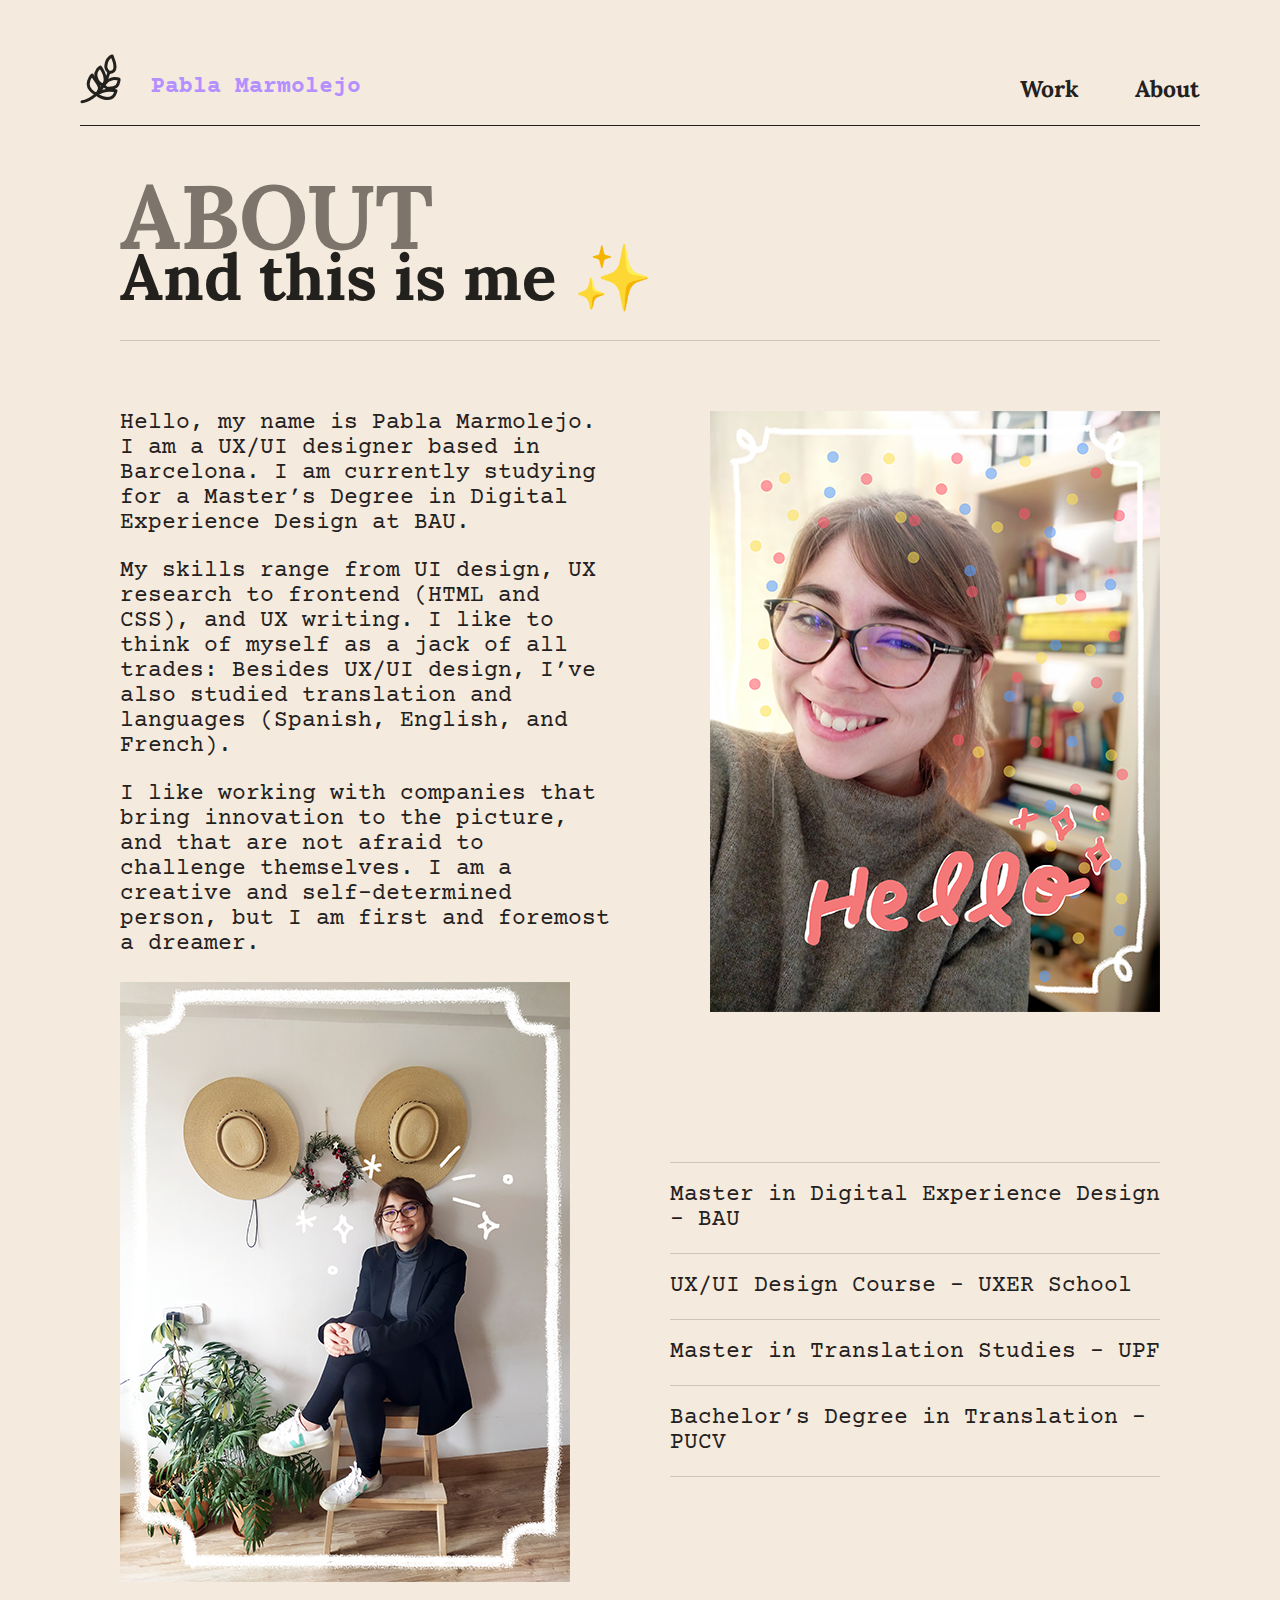
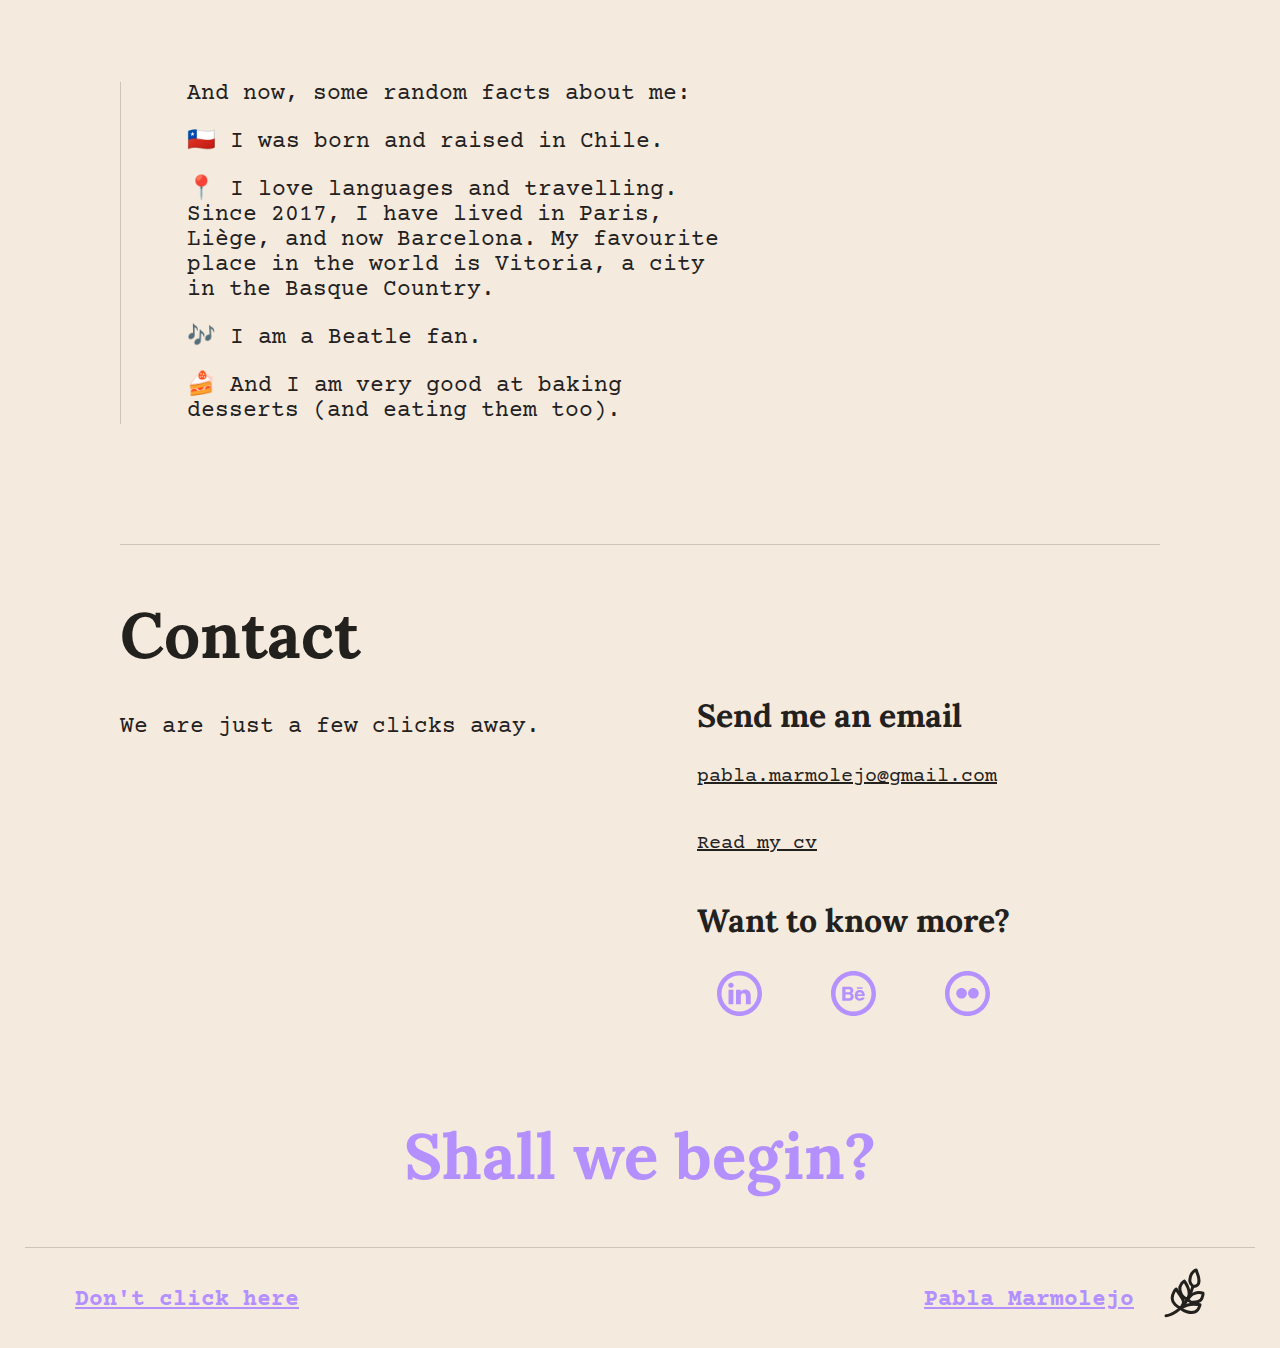
==== commit 2867fa97: "updated files" ====
--- a/about/index.html
+++ b/about/index.html
@@ -13,7 +13,7 @@
             <rect width="32" height="3" rx="1.5" transform="matrix(0.707107 0.707107 0.707107 -0.707107 11 12.1211)" fill="#F4EADD"/>
             <rect width="32" height="3" rx="1.5" transform="matrix(0.707107 -0.707107 -0.707107 -0.707107 13.1213 34.749)" fill="#F4EADD"/>
         </svg>
-        <a href="../work/index.html">Work</a>
+        <a href="../work">Work</a>
         <a href="./index.html">About</a>
     </nav>
 
@@ -35,7 +35,7 @@
         <nav>
             <ul class="nav-links">
                 <li>
-                    <a href="../work/index.html">Work</a>
+                    <a href="../work">Work</a>
                 </li>
                 <li>
                     <a id="about" href="./index.html">About</a>
@@ -169,8 +169,8 @@
                 </svg>
                 <a href="../index.html">Pabla Marmolejo</a>
             </div>
-            <a class="funny-link-mobile" href="">Don't tap here</a>
-            <a class="funny-link-desktop" href="">Don't click here</a>
+            <a class="funny-link-mobile" href="../hidden-page/">Don't tap here</a>
+            <a class="funny-link-desktop" href="../hidden-page/">Don't click here</a>
         </div>
     </footer>
 </div>
--- a/assets/stylesheet.css
+++ b/assets/stylesheet.css
@@ -166,9 +166,7 @@
     display: none;
   }
   #dark-light-mode {
-    display: block;
-    text-align: right;
-    margin-right: 8rem;
+    display: none;
   }
 }
 /* ---------------------- HEADER ------------------- */
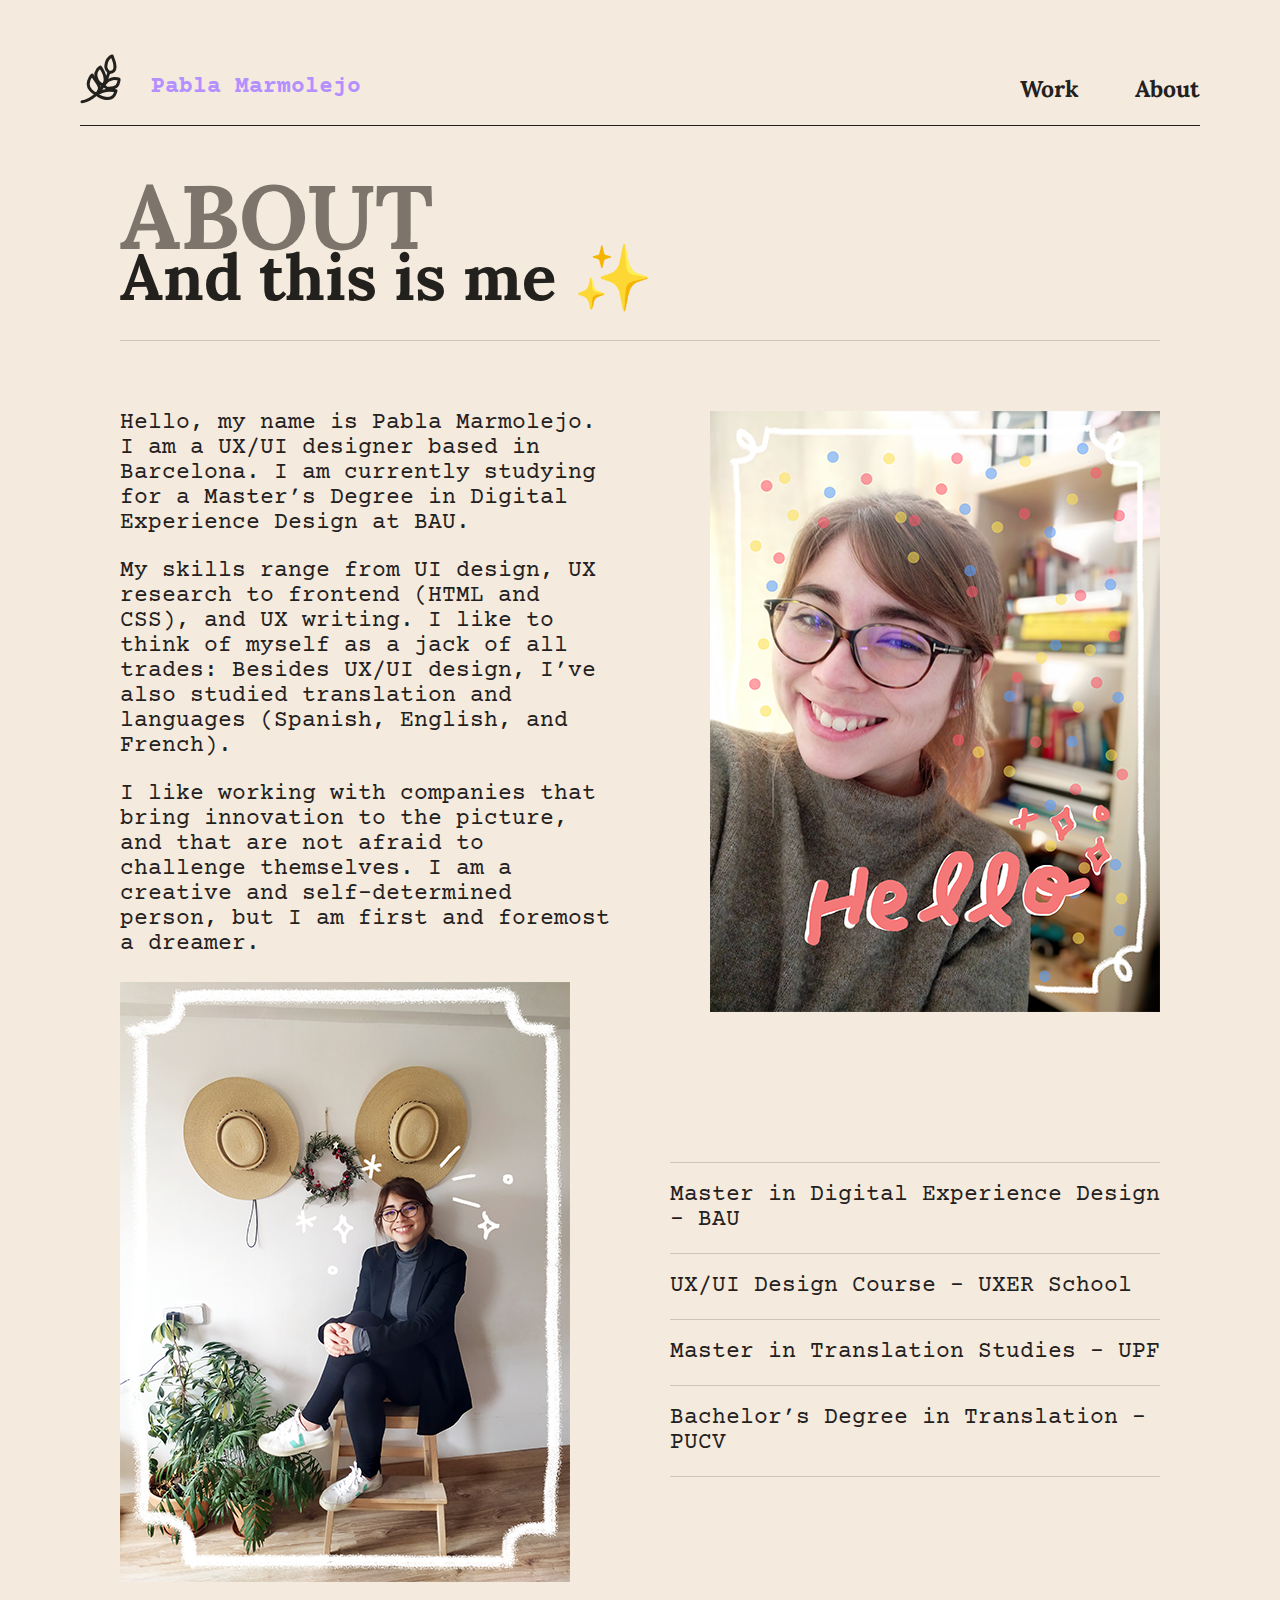
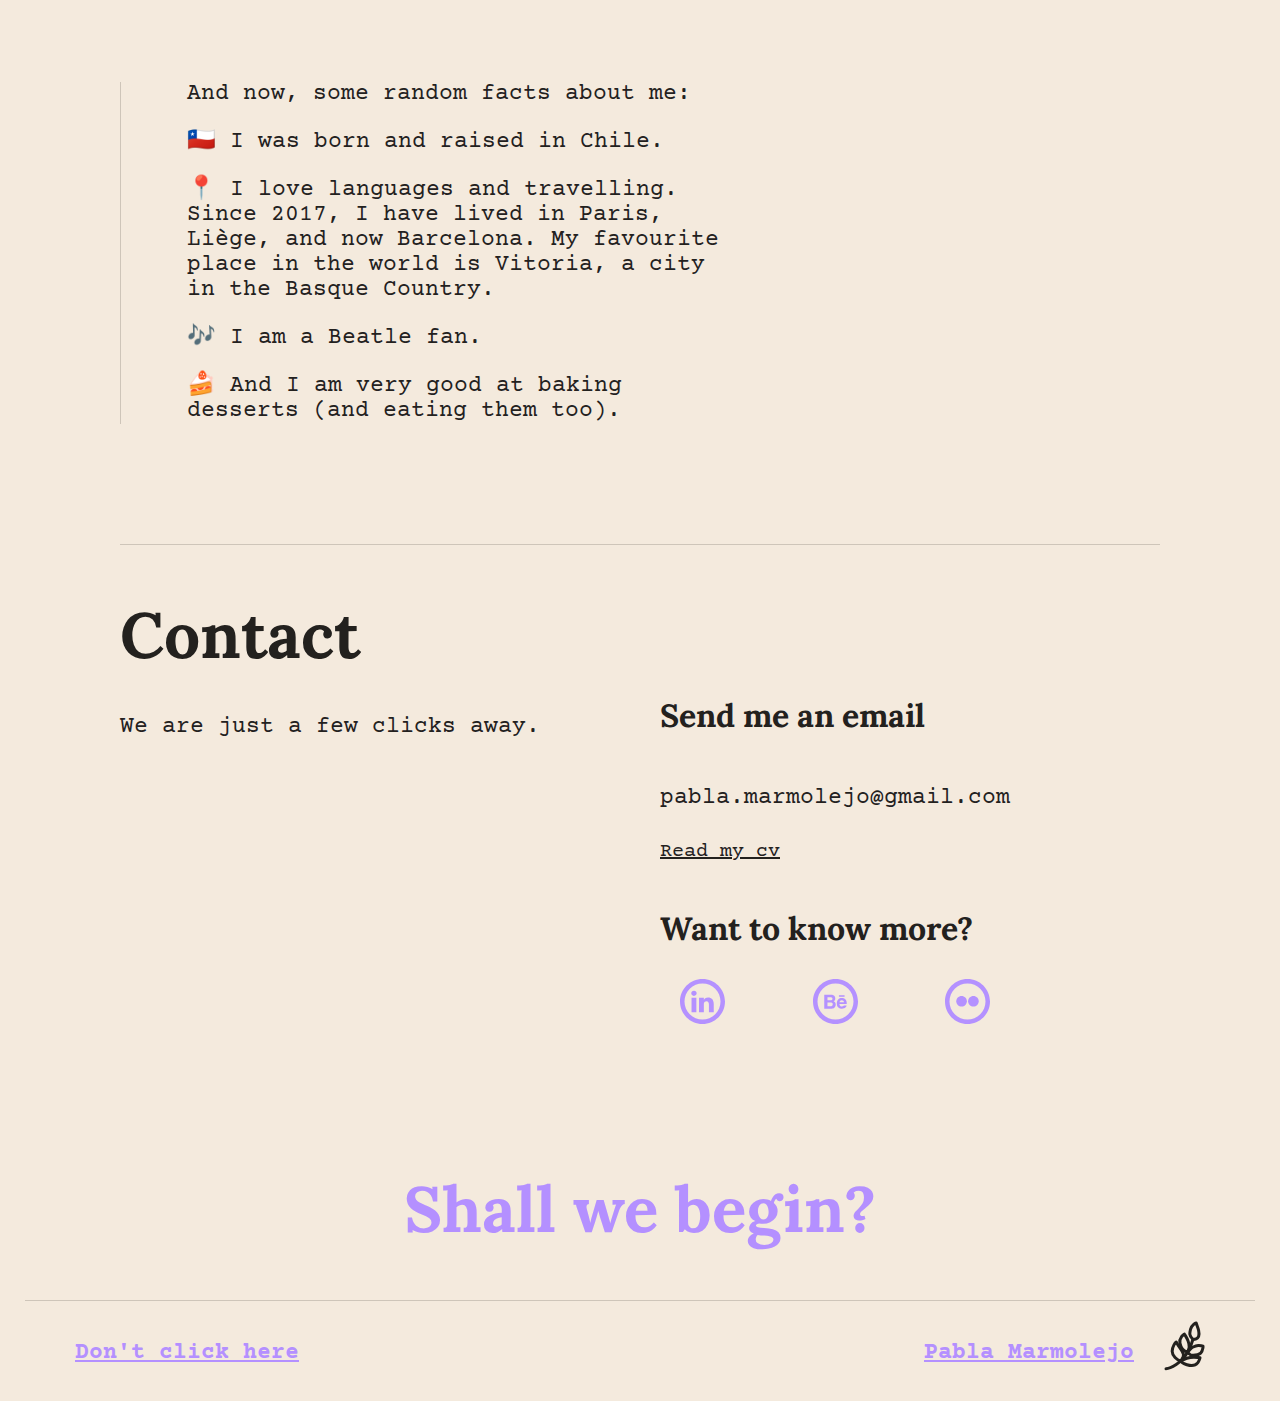
==== commit 18694f05: "updated files" ====
--- a/about/index.html
+++ b/about/index.html
@@ -131,23 +131,26 @@
                 </div>
                 <div class="contact-links">
                     <h3>Send me an email</h3>
-                    <a href="">pabla.marmolejo@gmail.com</a>
-                    <a href="">Read my cv</a>
+                    <p>pabla.marmolejo@gmail.com</p>
+                    <a href="../assets/img/cv-pabla-marmolejo.pdf">Read my cv</a>
                     <h3>Want to know more?</h3>
                     <div class="media">
-                        <svg width="45" height="45" viewBox="0 0 45 45" fill="none" xmlns="http://www.w3.org/2000/svg">
+                        <a href="https://www.linkedin.com/in/pabla-marmolejo/"><svg width="45" height="45" viewBox="0 0 45 45" fill="none" xmlns="http://www.w3.org/2000/svg">
                             <path d="M33.75 25.0441V33.3623H28.9283V25.5998C28.9283 23.6513 28.2307 22.3216 26.4847 22.3216C25.1528 22.3216 24.3585 23.2171 24.0097 24.0856C23.8837 24.3961 23.85 24.8281 23.85 25.2601V33.3623H19.026C19.026 33.3623 19.0913 20.2178 19.026 18.8566H23.85V20.9108L23.8185 20.9581H23.85V20.9131C24.4913 19.9231 25.6342 18.5146 28.197 18.5146C31.3695 18.5146 33.75 20.5891 33.75 25.0441ZM13.9793 11.8613C12.33 11.8613 11.25 12.9458 11.25 14.3678C11.25 15.7628 12.2985 16.8766 13.9163 16.8766H13.9478C15.6308 16.8766 16.677 15.7606 16.677 14.3678C16.6455 12.9458 15.6308 11.8613 13.9793 11.8613ZM11.5357 33.3623H16.3597V18.8566H11.5357V33.3623Z" fill="#B491FF"/>
                             <path d="M22.5 40.5C27.2739 40.5 31.8523 38.6036 35.2279 35.2279C38.6036 31.8523 40.5 27.2739 40.5 22.5C40.5 17.7261 38.6036 13.1477 35.2279 9.77208C31.8523 6.39642 27.2739 4.5 22.5 4.5C17.7261 4.5 13.1477 6.39642 9.77208 9.77208C6.39642 13.1477 4.5 17.7261 4.5 22.5C4.5 27.2739 6.39642 31.8523 9.77208 35.2279C13.1477 38.6036 17.7261 40.5 22.5 40.5ZM22.5 45C10.0733 45 0 34.9268 0 22.5C0 10.0733 10.0733 0 22.5 0C34.9268 0 45 10.0733 45 22.5C45 34.9268 34.9268 45 22.5 45Z" fill="#B491FF"/>
-                        </svg>
-                        <svg width="45" height="45" viewBox="0 0 45 45" fill="none" xmlns="http://www.w3.org/2000/svg">
+                            </svg>
+                        </a>
+                        <a href="https://www.behance.net/pablamarmolejo"><svg width="45" height="45" viewBox="0 0 45 45" fill="none" xmlns="http://www.w3.org/2000/svg">
                             <path d="M22.5 40.5C27.2739 40.5 31.8523 38.6036 35.2279 35.2279C38.6036 31.8523 40.5 27.2739 40.5 22.5C40.5 17.7261 38.6036 13.1477 35.2279 9.77208C31.8523 6.39642 27.2739 4.5 22.5 4.5C17.7261 4.5 13.1477 6.39642 9.77208 9.77208C6.39642 13.1477 4.5 17.7261 4.5 22.5C4.5 27.2739 6.39642 31.8523 9.77208 35.2279C13.1477 38.6036 17.7261 40.5 22.5 40.5ZM22.5 45C10.0733 45 0 34.9268 0 22.5C0 10.0733 10.0733 0 22.5 0C34.9268 0 45 10.0733 45 22.5C45 34.9268 34.9268 45 22.5 45Z" fill="#B491FF"/>
                             <path d="M31.5675 17.73H25.9312V16.3305H31.5697V17.7322L31.5675 17.73ZM22.1783 23.4742C22.5428 24.0367 22.7227 24.7207 22.7227 25.524C22.7227 26.3565 22.5203 27.099 22.1017 27.7582C21.823 28.2214 21.4503 28.621 21.0078 28.9314C20.5652 29.2418 20.0626 29.4561 19.5322 29.5605C18.8812 29.6907 18.2185 29.7541 17.5545 29.7495H11.25V15.75H18.0113C19.7145 15.777 20.9228 16.272 21.636 17.2418C22.0635 17.8358 22.2773 18.549 22.2773 19.3792C22.2773 20.2342 22.0635 20.9205 21.6292 21.4403C21.3907 21.7328 21.0353 21.9983 20.565 22.2368C21.276 22.4978 21.816 22.9072 22.1783 23.4742ZM14.4788 21.2692H17.442C18.0495 21.2692 18.5423 21.1545 18.9203 20.9227C19.3005 20.691 19.4895 20.2815 19.4895 19.692C19.4895 19.0395 19.2398 18.6075 18.738 18.4005C18.2019 18.2399 17.6437 18.1655 17.0843 18.18H14.4788V21.2692ZM19.7752 25.3238C19.7752 24.597 19.476 24.0952 18.8842 23.8252C18.5512 23.6722 18.0832 23.5935 17.4847 23.5867H14.4788V27.3172H17.4375C18.045 27.3172 18.5175 27.2385 18.855 27.072C19.467 26.7682 19.7752 26.1877 19.7752 25.3238ZM33.66 23.0468C33.7275 23.5058 33.759 24.1695 33.7478 25.038H26.4465C26.487 26.046 26.8335 26.7502 27.495 27.153C27.891 27.4072 28.3725 27.531 28.9395 27.531C29.5358 27.531 30.0195 27.3802 30.3953 27.0697C30.619 26.8788 30.8019 26.6446 30.933 26.3813H33.6105C33.5385 26.9775 33.2168 27.5805 32.6385 28.1947C31.7385 29.169 30.483 29.6572 28.8653 29.6572C27.5795 29.6739 26.3289 29.2374 25.3327 28.4243C24.3157 27.6008 23.8028 26.2642 23.8028 24.408C23.8028 22.6687 24.264 21.3368 25.1842 20.4097C26.1067 19.4805 27.3015 19.0193 28.773 19.0193C29.6438 19.0193 30.429 19.1745 31.131 19.4873C31.8285 19.8023 32.4067 20.295 32.8612 20.9722C33.273 21.5708 33.5362 22.2593 33.66 23.0468ZM31.0275 23.3078C30.978 22.6103 30.744 22.0837 30.3255 21.7237C29.8935 21.3559 29.3401 21.1618 28.773 21.1793C28.098 21.1793 27.5783 21.375 27.207 21.7552C26.8357 22.1377 26.604 22.6553 26.5095 23.3078H31.0275Z" fill="#B491FF"/>
-                        </svg>
-                        <svg width="45" height="45" viewBox="0 0 45 45" fill="none" xmlns="http://www.w3.org/2000/svg">
+                            </svg>
+                        </a>
+                        <a href="https://www.flickr.com/photos/unatomamas/"><svg width="45" height="45" viewBox="0 0 45 45" fill="none" xmlns="http://www.w3.org/2000/svg">
                             <path d="M16.569 27.5618C19.5066 27.5618 21.888 25.1804 21.888 22.2428C21.888 19.3052 19.5066 16.9238 16.569 16.9238C13.6314 16.9238 11.25 19.3052 11.25 22.2428C11.25 25.1804 13.6314 27.5618 16.569 27.5618Z" fill="#B491FF"/>
                             <path d="M28.4167 27.5618C31.3543 27.5618 33.7357 25.1804 33.7357 22.2428C33.7357 19.3052 31.3543 16.9238 28.4167 16.9238C25.4791 16.9238 23.0977 19.3052 23.0977 22.2428C23.0977 25.1804 25.4791 27.5618 28.4167 27.5618Z" fill="#B491FF"/>
                             <path d="M22.5 40.5C27.2739 40.5 31.8523 38.6036 35.2279 35.2279C38.6036 31.8523 40.5 27.2739 40.5 22.5C40.5 17.7261 38.6036 13.1477 35.2279 9.77208C31.8523 6.39642 27.2739 4.5 22.5 4.5C17.7261 4.5 13.1477 6.39642 9.77208 9.77208C6.39642 13.1477 4.5 17.7261 4.5 22.5C4.5 27.2739 6.39642 31.8523 9.77208 35.2279C13.1477 38.6036 17.7261 40.5 22.5 40.5ZM22.5 45C10.0733 45 0 34.9245 0 22.5C0 10.0733 10.0733 0 22.5 0C34.9268 0 45 10.0733 45 22.5C45 34.9245 34.9268 45 22.5 45Z" fill="#B491FF"/>
-                        </svg>
+                            </svg>
+                        </a>
                     </div>
                 </div>
             </div>
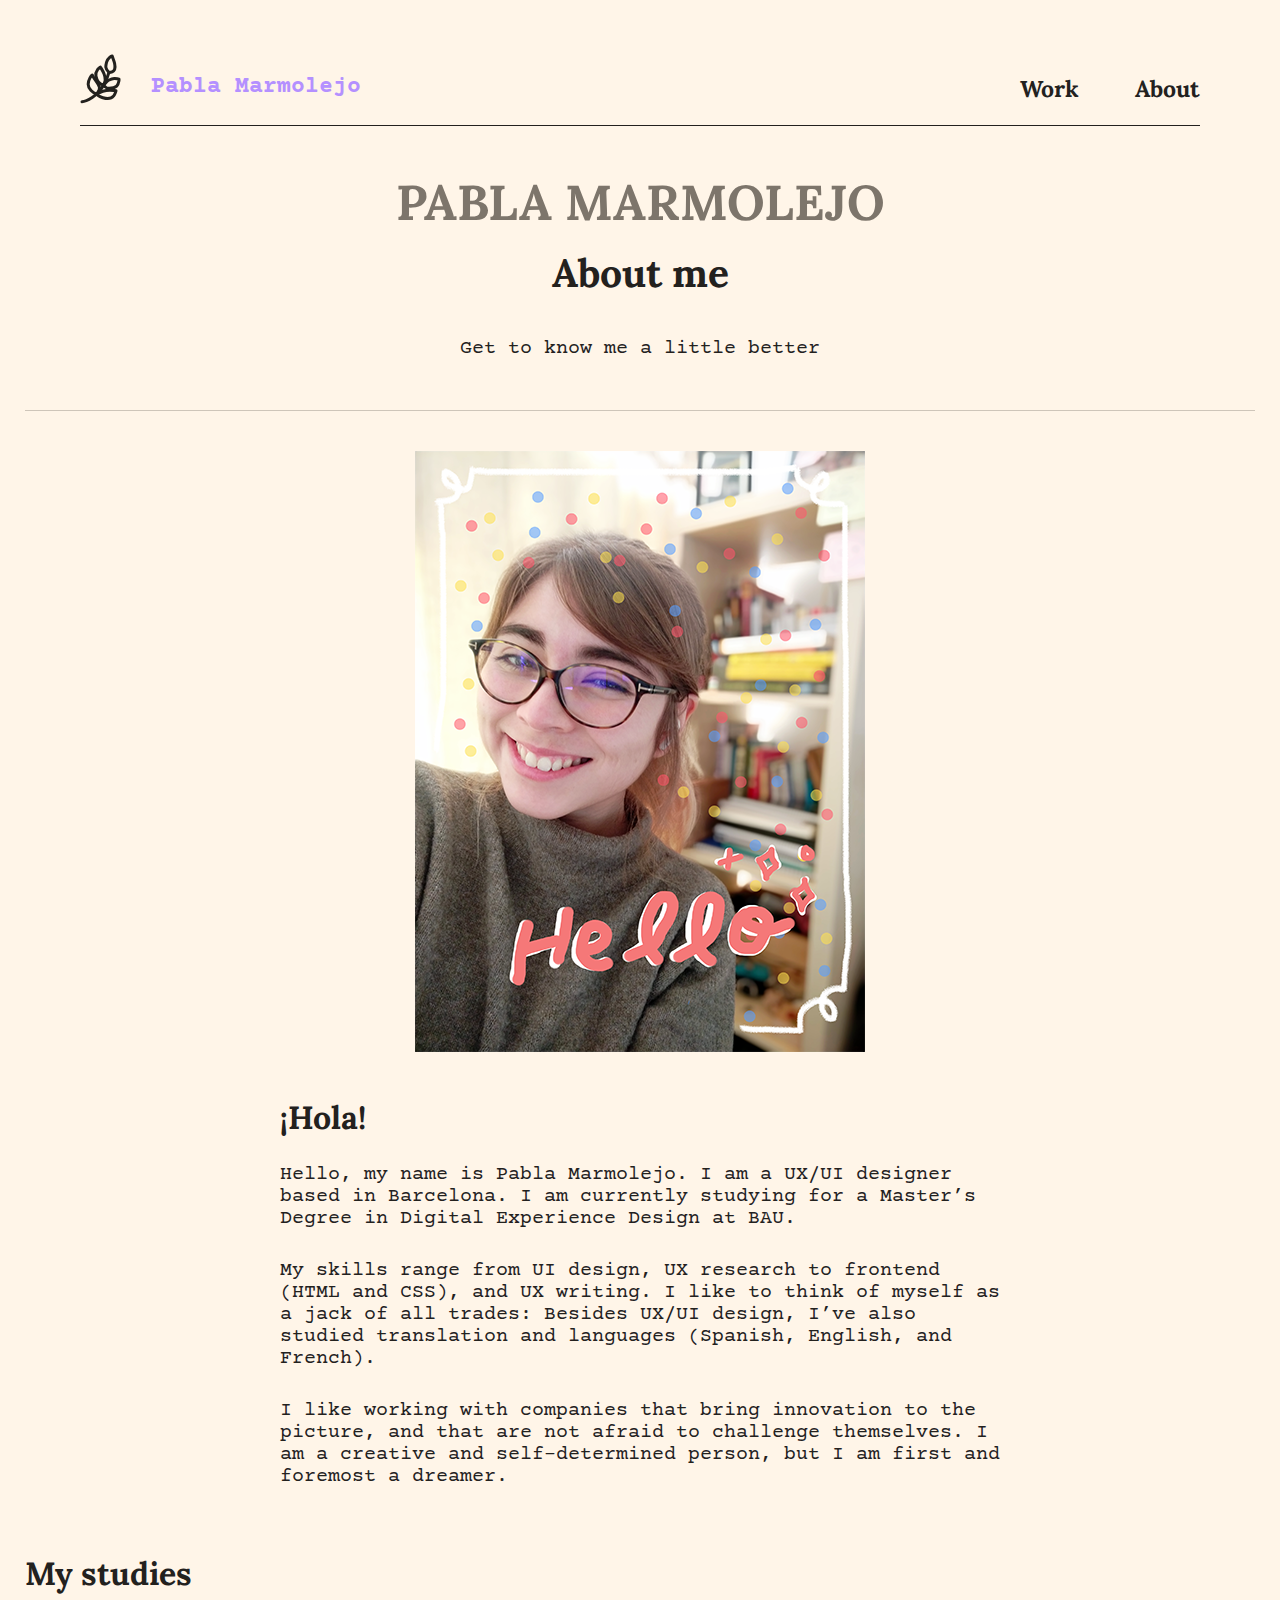
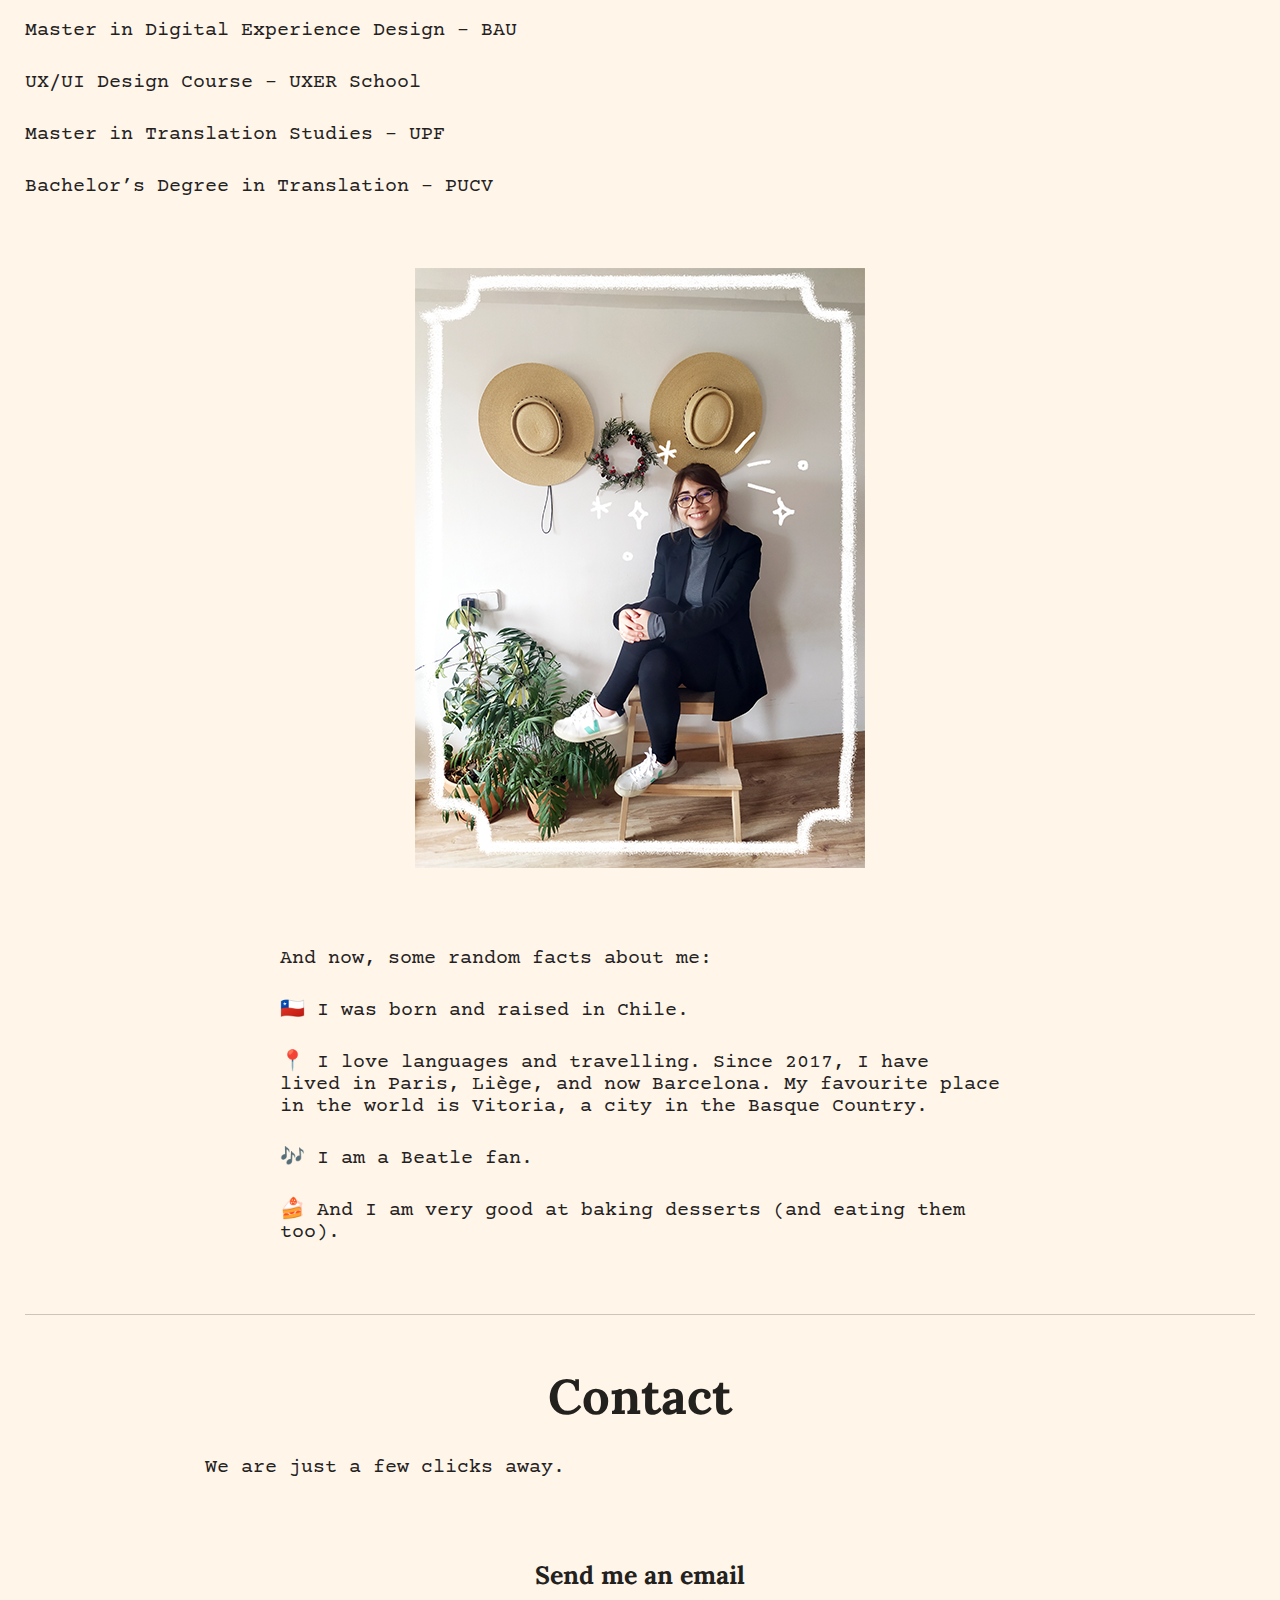
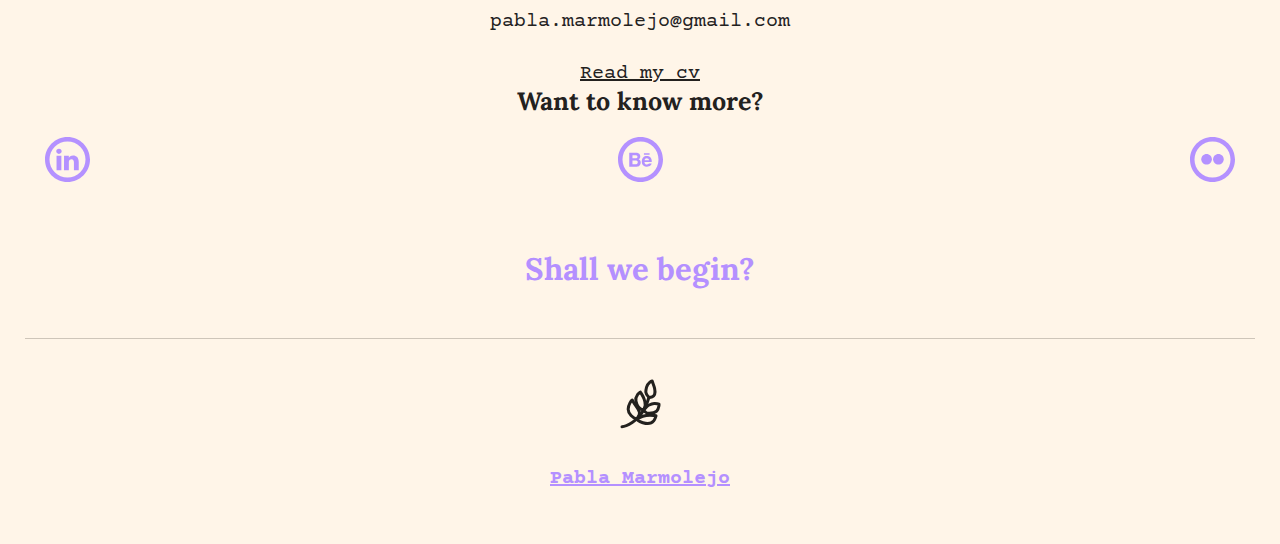
==== commit cc7303ad: "updated new design" ====
--- a/about/index.html
+++ b/about/index.html
@@ -7,7 +7,6 @@
     <link rel="stylesheet" href="../assets/stylesheet.css">
 </head>
 <body>
-
     <nav id="mySidenav" class="sidenav">
         <svg width="45" height="45" viewBox="0 0 45 45" fill="none" xmlns="http://www.w3.org/2000/svg" onclick="closeNav()" class="closebtn">
             <rect width="32" height="3" rx="1.5" transform="matrix(0.707107 0.707107 0.707107 -0.707107 11 12.1211)" fill="#F4EADD"/>
@@ -16,8 +15,6 @@
         <a href="../work">Work</a>
         <a href="./index.html">About</a>
     </nav>
-
-<div id="main-page">
     <header>
         <div id="logo">
             <div class="logo-header">
@@ -59,80 +56,90 @@
         </svg>    
     </div>
     <main id="about">
-        <div id="heading">
-            <div class="double-title">About</div>
-            <h1>And this is me ✨</h1>
+        <div id="main-screen">
+            <div class="title">Pabla Marmolejo</div>
+            <h1>About me</h1>
+            <div class="description">
+                <p>Get to know me a little better</p>
+            </div>
         </div>
-        <div class="section-1">
-            <div class="description about">
-                <p>
-                    Hello, my name is Pabla Marmolejo. 
-                    I am a UX/UI designer based in Barcelona. 
-                    I am currently studying for a Master’s Degree 
-                    in Digital Experience Design at BAU.
-                </p>
-                <p>
-                    My skills range from UI design, UX research to 
-                    frontend (HTML and CSS), and UX writing. I like 
-                    to think of myself as a jack of all trades: 
-                    Besides UX/UI design, I’ve also studied translation 
-                    and languages (Spanish, English, and French).
-                </p>
-                <p class="last-line">
-                    I like working with companies that bring innovation 
-                    to the picture, and that are not afraid to challenge 
-                    themselves. I am a creative and self-determined person, 
-                    but I am first and foremost a dreamer.
-                </p>
+        <div class="about-screen">
+            <div class="project-screen reverse">
+                <img src="../assets/img/profile-450px.png" />
+                <div class="project-description">
+                    <h3>¡Hola!</h3>
+                    <p>
+                        Hello, my name is Pabla Marmolejo. 
+                        I am a UX/UI designer based in Barcelona. 
+                        I am currently studying for a Master’s Degree 
+                        in Digital Experience Design at BAU.
+                    </p>
+                    <p>
+                        My skills range from UI design, UX research to 
+                        frontend (HTML and CSS), and UX writing. I like 
+                        to think of myself as a jack of all trades: 
+                        Besides UX/UI design, I’ve also studied translation 
+                        and languages (Spanish, English, and French).
+                    </p>
+                    <p>
+                        I like working with companies that bring innovation 
+                        to the picture, and that are not afraid to challenge 
+                        themselves. I am a creative and self-determined person, 
+                        but I am first and foremost a dreamer.
+                    </p>
+                </div>
             </div>
-            <img class="profile" src="../assets/img/profile-450px.png" />
-        </div>
-        <div class="section-2">
-            <div class="description about">
-                <div class="studies">
-                    <p class="lines">
+            <div class="project-screen studies">
+                <div class="project-description">
+                    <h3>My studies</h3>
+                    <p>
                         Master in Digital Experience Design - BAU
                     </p>
-                    <p class="lines">
+                    <p>
                         UX/UI Design Course - UXER School
                     </p>
-                    <p class="lines">
+                    <p>
                         Master in Translation Studies - UPF
                     </p>
-                    <p class="lines">
+                    <p>
                         Bachelor’s Degree in Translation - PUCV
                     </p>
                 </div>
             </div>
-            <img class="profile-2" src="../assets/img/profile-2-450px.png" />
-        </div>
-        <div class="section-3">
-            <p>
-                And now, some random facts about me:
-            </p>
-            <p>
-                🇨🇱 I was born and raised in Chile.
-            </p>
-            <p>
-                📍 I love languages and travelling. Since 2017, I have lived in Paris, Liège, and now Barcelona. My favourite place in the world is Vitoria, a city in the Basque Country.
-            </p>
-            <p>
-                🎶 I am a Beatle fan.
-            </p>
-            <p class="last-line">
-                🍰 And I am very good at baking desserts (and eating them too).
-            </p>
-        </div>
+
+            <div class="project-screen">
+                <img src="../assets/img/profile-2-450px.png" />
+                <div class="project-description">
+                    <p>
+                        And now, some random facts about me:
+                    </p>
+                    <p>
+                        🇨🇱 I was born and raised in Chile.
+                    </p>
+                    <p>
+                        📍 I love languages and travelling. Since 2017, I have lived in Paris, Liège, and now Barcelona. My favourite place in the world is Vitoria, a city in the Basque Country.
+                    </p>
+                    <p>
+                        🎶 I am a Beatle fan.
+                    </p>
+                    <p class="last-line">
+                        🍰 And I am very good at baking desserts (and eating them too).
+                    </p>
+                </div>
+            </div>
+        </div>    
         <div id="contact">
-            <div class="section-1">
+            <h2>Contact</h2>
+            <div class="description">
+                <p>We are just a few clicks away.</p>
+            </div>
+            <div class="contact-links">
                 <div>
-                    <h2>Contact</h2>
-                    <p>We are just a few clicks away.</p>
-                </div>
-                <div class="contact-links">
                     <h3>Send me an email</h3>
                     <p>pabla.marmolejo@gmail.com</p>
                     <a href="../assets/img/cv-pabla-marmolejo.pdf">Read my cv</a>
+                </div>
+                <div>
                     <h3>Want to know more?</h3>
                     <div class="media">
                         <a href="https://www.linkedin.com/in/pabla-marmolejo/"><svg width="45" height="45" viewBox="0 0 45 45" fill="none" xmlns="http://www.w3.org/2000/svg">
@@ -154,9 +161,7 @@
                     </div>
                 </div>
             </div>
-            <div>
-                <h4>Shall we begin?</h4>
-            </div>
+            <div class="final-sentence">Shall we begin?</div>
         </div>
     </main>
     <footer>
@@ -172,11 +177,10 @@
                 </svg>
                 <a href="../index.html">Pabla Marmolejo</a>
             </div>
-            <a class="funny-link-mobile" href="../hidden-page/">Don't tap here</a>
-            <a class="funny-link-desktop" href="../hidden-page/">Don't click here</a>
+            <a class="funny-link-mobile" href="./hidden-page/">Don't tap here</a>
+            <a class="funny-link-desktop" href="./hidden-page/">Don't click here</a>
         </div>
     </footer>
-</div>
 <script>
     function openNav() {
         document.getElementById("main-page").style.display = "none";
--- a/assets/stylesheet.css
+++ b/assets/stylesheet.css
@@ -67,7 +67,7 @@
 body {
   font-family: "Courier Prime", monospace;
   font-weight: 400;
-  background-color: #f4eadd;
+  background-color: #FFF5E8;
 }
 a {
   text-decoration: none;
@@ -130,7 +130,7 @@
 #dark-light-mode {
   display: none;
 }
-@media (min-width: 720px) {
+@media (min-width: 72em) {
   header {
     display: flex;
     flex-direction: row;
@@ -209,71 +209,33 @@
 main {
   margin: 5rem 2.5rem 2rem;
 }
-#heading {
-  position: relative;
-  height: 8.8rem;
+#main-screen {
+  display: flex;
+  flex-direction: column;
+  justify-content: center;
+  text-align: center;
+  align-items: center;  
   margin-bottom: 4rem;
-  min-width: 350px;
-}
-.double-title {
-  position: absolute;
+  border-bottom: 1px solid #cec5b9;
+}
+.title {
   color: #7D756B;
   font-family: "Lora", serif;
   font-weight: 700;
   font-size: 4.9rem;
-  line-height: 7.2rem;
+  line-height: 5.2rem;
   text-transform: uppercase;
-}
-.second-line-title { /* HOME */
-  position: absolute;
-  display: inline;
-  margin-top: -2rem;
-  margin-left: 5rem;
-}
-.double-title.home { /* HOME */
-  display: none;
+  margin-bottom: 2rem;
 }
 h1 {
-  position: absolute;
-  top: 4.1rem;
   font-family: "Lora", serif;
   font-weight: 700;
   font-size: 3.9rem;
   line-height: 5rem;
   color: #23211e;
-}
-#home-title { /* HOME */
-  position: absolute;
-  top: 9.7rem;
-}
-p {
-  font-size: 2rem;
-  line-height: 2.2rem;
-  padding-bottom: 2rem;
-  color: #23211e;
-}
-.description {
-  margin-bottom: 5rem;
-  max-width: 35rem;
-  border-bottom: 1px solid #cec5b9;
-}
-.description.home { /* HOME */
-  margin-top: 5rem;
-  padding-bottom: 3rem;
-  padding-top: 3rem;
-}
-.description.work { /* WORK */
-  padding-bottom: 3rem;
-}
-.description.about { /* WORK */
-  border-bottom: 0;
-}
-.bold-text {
-  font-weight: bolder;
-  color: #b490ff;
-}
-#work-title {
-  position: inherit;
+  margin-bottom: 4rem;
+}
+h2 {
   color: #23211e;
   font-family: "Lora", serif;
   font-weight: 700;
@@ -281,91 +243,94 @@
   line-height: 6.2rem;
   text-transform: capitalize;
   padding-bottom: 3rem;
+  text-align: center;
 }
 h3 {
   font-family: "Lora", serif;
   font-weight: 700;
   color: #23211e;
-}
-#home-work .double-title { /* HOME */
-  position: inherit;
-  color: #7D756B;
-  font-family: "Lora", serif;
-  font-weight: 700;
-  font-size: 2.5rem;
-  line-height: 6.2rem;
-  padding-bottom: 3rem;
-}
-#home-work .description { /* HOME */
-  position: relative;
-}
-#home-work .projects .double-title {
-  font-size: 2.5rem;
-  line-height: 5rem;
-  padding-bottom: 2rem;
-}
-#home-work h3 {
-  font-size: 3.1rem;
+  font-size: 3.2rem;
   line-height: 3.2rem;
-  padding-bottom: 3rem;
-  margin-top: -2.2rem;
-}
-#home-work a{
+}
+p {
+  font-size: 2rem;
+  line-height: 2.2rem;
+  color: #23211e;
+}
+.description {
+  text-align: center;
+  max-width: 72rem;
+  padding-bottom: 5rem;
+}
+.bold-text {
+  font-weight: bolder;
+  color: #b490ff;
+}
+.link-hidden-page {
+  display: none;
+  padding-bottom: 1rem;
+  text-decoration: underline;
+  font-size: 2rem;
+  color: #b490ff;
+}
+.link-hidden-page p {
+  text-decoration: underline;
+  color: #b490ff;
+}
+#work-screen {
+  display: flex;
+  flex-direction: column;
+  align-items: center;
+  border-bottom: 1px solid #cec5b9;
+  margin-bottom: 5rem;  
+}
+.work-description {
+  margin-bottom: 5rem;  
+}
+.project-screen {
+  display: flex;
+  flex-direction: column;
+  align-items: center;
+  margin-bottom: 5rem; 
+}
+.project-screen img {
+  margin-bottom: 5rem;  
+}
+.project-screen.reverse {
+  align-items: center;
+}
+.project-description {
+  max-width: 72rem;
+}
+.project-description p {
+  font-size: 2rem;
+  margin: 3rem 0 2rem;
+}
+.project-description a {
   font-size: 2rem;
   line-height: 2.6rem;
   text-decoration: underline;
   font-weight: bolder;
   margin-bottom: 3rem;
 }
-#home-work img {
-  padding-bottom: 2.5rem;;
-  margin: 5rem 0;
-}
-.section-2 {
-  margin-top: 5rem;
-}
-.lines {
+.project-category {
+  color: #7D756B;
+  font-family: "Lora", serif;
+  font-weight: 700;
+  font-size: 2.5rem;
+}
+.project-details h3 {
+  font-size: 3.2rem;
+}
+.about-screen {
+  display: flex;
+  flex-direction: column;
+  align-items: center;
   border-bottom: 1px solid #cec5b9;
-  padding: 2rem 0;
-}
-.studies { /* ABOUT */
-  border-top: 1px solid #cec5b9;
-  max-width: 365px;
-}
-.section-3 {
-  padding-top: 5rem;
   margin-bottom: 5rem;
 }
-.project {
-  top: 9.1rem;
-}
-#projects {
-  position: relative;
-  padding-bottom: 4rem;
-}
-#projects img {
-  margin: 10rem 0 5rem 0;
-}
-#projects .double-title {
-  font-size: 4.5rem;
-  text-transform: capitalize;
-}
-#projects h2 {
-  font-family: "Lora", serif;
-  font-weight: 700;
-  color: #23211e;
-  position: absolute;
-  font-size: 3.9rem;
-  top: 31rem;
-}
-.project-title {
-  padding-bottom: 10rem;
-}
-#projects h3, .the-section h3 {
-  font-size: 3.1rem;
-  margin-bottom: 3rem;
-  border-top: 1px solid #cec5b9;
-  padding-top: 2rem;
+.studies {
+  align-self: flex-start;  
 }
 .the-section h3 {
   border-top: 0;
@@ -376,240 +341,126 @@
 .the-section img {
   margin: 2rem 0;
 }
-.the-section h4, .wrapper h4, .the-section h4 {
+.wrapper h4, .the-section h4 {
   font-family: "Lora", serif;
   font-weight: 700;
   font-size: 2.5rem;
-  padding-top: 2rem;
-}
-#projects .description {
-  border-bottom: 0;
+  padding: 2rem 0;
 }
 .text-wrapper-flex {
   margin-top: 4rem;
 }
-@media (min-width: 720px) {
+.img-wrapper-flex p {
+  margin-bottom: 2rem;
+}
+.the-section.left {
+  padding-bottom: 2rem;
+}
+@media (min-width: 82em) {
+  body {
+    max-width: 144rem;
+    margin: auto;
+  }
   main {
-    margin: 5.4rem 12rem 2rem;
-  }
-  #home-title { /* HOME */
-    position: absolute;
-    top: 11rem;
-  }
-  #heading .double-title {
-    position: absolute;
+    margin: 10rem 12rem 2rem;
+  } 
+  #main-screen {
+    margin-bottom: 7rem;
+    min-width: 600px;
+  }
+  .title {
     font-size: 9rem;
-    text-transform: uppercase;
-  }
-  .double-title div { /* HOME */
-    display: none;
-  }
-  #heading .double-title.home { /* HOME */
-    display: inherit;
+    line-height: 8rem;
   }
   h1 {
-    position: absolute;
-    top: 5.7rem;
     font-size: 6.4rem;
     line-height: 8rem;
   }
-  #heading {
-    position: relative;
-    height: 8.8rem;
-    margin-bottom: 7rem;
-    min-width: 600px;
-    border-bottom: 1px solid #cec5b9;
-    padding-bottom: 16rem;
-  }
-  #home #heading {
-    border-bottom: 0;
-    padding-bottom: 0;
-  }
-  p {
-    font-size: 2.3rem;
-    line-height: 2.5rem;
-    padding-bottom: 2.3rem;
-  }
-  .description {
-    margin-bottom: 4rem;
-    max-width: 60rem;
-  }
-  .description.home { /* HOME */
-    margin-top: 0;
-    border-bottom: 0;
-    padding-bottom: 2rem;
-    margin-bottom: 0;
-  }
-  #home-work .double-title { /* HOME */
-    color: #7D756B;
-    font-family: "Lora", serif;
-    font-weight: 700;
-    font-size: 9rem;
-    line-height: 11.5rem;
-  }
-  #home-work .section-1 { /* HOME */
-    padding-top: 3rem;
-  }
-  #home-work p { /* HOME */
-    padding-top: 3rem;
-  }
-  #home-work h2 { /* HOME */
-    position: absolute;
+  h2 {
     font-family: "Lora", serif;
     font-weight: 700;
     font-size: 9rem;
     line-height: 8rem;
     margin-top: 2.3rem;
-    top: -7rem;
-  }
-  #home-work .double-title.projects {
-    font-size: 3.9rem;
-    line-height: 8rem;
-  }
-  #home-work .project-description p {
-    font-size: 2rem;
-  }
-  #home-work .project-description h3 {
+    text-align: center;
+  }
+  h3 {
     font-size: 6.4rem;
     line-height: 5.7rem;
     padding-bottom: 0;
   }
-  #projects h2 {
-    position: absolute;
+  p {
+    font-size: 2.3rem;
+    line-height: 2.5rem;
+  }
+  .description {
+    max-width: 63.7rem;
+  }
+  .link-hidden-page {
+    align-self: flex-end;  
+  }
+  .work-description {
+    margin-bottom: 14rem;  
+  }
+  .project-screen {
+    display: flex;
+    flex-direction: row;
+    align-items: flex-start;
+    margin-bottom: 8rem;
+  }
+  .project-screen img {
+    margin-right: 10rem;
+    margin-bottom: 0;  
+  }
+  .project-screen.reverse {
+    flex-direction: row-reverse;
+    align-items: flex-start;
+  }
+  .project-screen.reverse img {
+    margin: 0 0 0 10rem; 
+  }
+  .project-category {
+    font-size: 3.9rem;
+    padding-bottom: 0;
+  }
+  .project-description p {
+    font-size: 2rem;
+    margin: 3rem 0 4rem;
+  }
+  .project-details p {
+    margin: 2rem 0;
+  }
+  .project-details h3 {
     font-size: 4.5rem;
-    top: 4.5rem;
-  }
-  .project-title {
-    padding-bottom: 14rem;
-  }
-  .project-intro {
-    padding: 1rem 0 0 6rem;
-  }
-  #projects img {
-    margin: 3rem 0 5rem 0;
   }
   .wrapper-flex {
     display: flex;
   }
   .img-wrapper-flex img {
-    margin: 4rem;
+    margin: 4rem 4rem 4rem 0;
   }
   .text-wrapper-flex {
-    margin: 4rem;
-  }
-  #projects h3, .the-section h3 {
-    font-size: 4.5rem;
+    margin: 4rem 4rem 4rem 0;
   }
   .the-section h4, .wrapper h4 {
     font-size: 3.2rem;
   }
-}
-@media (min-width: 1280px) {
-  body {
-    max-width: 1440px;
-  }
-  img {
-    max-width: inherit;
-  }
-  #home-title { /* HOME */
-    position: absolute;
-    top: 6rem;
-  }
-  .section-1 {
-    display: flex;
-    justify-content: space-between;
-  }
-  .section-1.home {
-    border-bottom: 1px solid #cec5b9;
-    padding-bottom: 0rem;
-    margin-bottom: 8rem;
-  }
-  .section-2 { 
-    position: relative;
-    display: flex;
-    flex-direction: row-reverse;
-    justify-content: space-between;
-  }
-  .profile {
-    max-width: inherit;
-    margin-left: 10rem;
-    margin-bottom: 10rem;
-  }
-  .lines {
-    border-bottom: 1px solid #cec5b9;
-    padding: 2rem 0;
-  }
-  .studies {
-    border-top: 1px solid #cec5b9;
-    max-width: 600px;
-  }
-  .profile-2 {
-    margin-top: -180px;
-    margin-right: 10rem;
-  }
-  .section-3 {
-    border-left: 1px solid #cec5b9;
-    padding-top: 0;
-    padding-left: 6.6rem;
-    max-width: 600px;
-    margin: 10rem 0 12rem;
-  }
-  .last-line {
-    padding: 0;
-  }
-  #projects {
-    display: flex;
-    flex-direction: row;
-  }
-  h1.project {
-    top: 5.1rem;
-  }
-  .project-section {
-    display: flex;
-  }
-  .project-description {
-    padding-top: 7rem;
-  }
-  #home-work img {
-    padding-right: 8.2rem;
-    border-bottom: 0;
-    margin-right: 7.4rem;
-    max-width: 50rem;
-  }
-  #home-work .project-section.invert {
-    flex-direction: row-reverse;
-  }
-  #home-work .project-section.invert img {
-    padding-left: 8.2rem;
-    padding-right: 0;
-    border-bottom: 0;
-    border-right: 0;
-    margin-right: 0;
-    margin-left: 7.4rem;
+  .the-section.left {
+    align-self: flex-start;
   }
 }
 /* ----------------------- MAIN -------------------- */
 
 /* ---------------------- CONTACT ------------------ */
 #contact {
-  position: relative;
-  margin: auto;
-  width: auto;
-  border-top: 1px solid #cec5b9;
-  padding-top: 5rem;
-  margin-top: 7rem;
-}
-#contact h2 {
-  font-family: "Lora", serif;
-  font-weight: 700;
-  font-size: 4.9rem;
-  line-height: 5rem;
-  padding-bottom: 2rem;
+  display: flex;
+  flex-direction: column;
+  text-align: center;
 }
 #contact h3 {
   font-size: 2.5rem;
   line-height: 3.2rem;
-  padding-bottom: 3rem;
+  padding-bottom: 2rem;
 }
 #contact p {
   padding-bottom: 3rem;
@@ -620,16 +471,13 @@
   font-size: 2rem;
   line-height: 2.2rem;
   text-decoration: underline;
-  display: flex;
-  flex-direction: column;
-  padding-bottom: 4.5rem;
 }
 .media {
   display: flex;
   justify-content: space-between;
   padding: 0 2rem;
 }
-#contact h4 {
+.final-sentence {
   font-family: "Lora", serif;
   font-weight: 700;
   font-size: 3.1rem;
@@ -639,46 +487,27 @@
   padding: 6rem 0 3rem;
   text-align: center;
 }
-
-@media (min-width: 720px) {
-  #contact .double-title {
-    color: #b490ff;
-    font-family: "Lora", serif;
-    font-weight: 700;
-    font-size: 9rem;
-    line-height: 11.5rem;
-  }
-  #contact h2 {
-    top: 11.1rem;
-    left: 0.5rem;
-    font-size: 6.4rem;
-    line-height: 8rem;
-  }
-  #contact p {
-    padding-top: 2rem;
-  }
-  #contact .double-title {
-    padding-top: 0;
-  }
+@media (min-width: 82em) {
+  #contact .description {
+    align-self: center;
+  } 
+  .contact-links {
+    display: flex;
+    justify-content: space-evenly;
+    text-align: left;
+  }  
   #contact h3 {
     font-family: "Lora", serif;
     font-weight: 700;
     font-size: 3.2rem;
     line-height: 4.1rem;
   }
-  .contact-links {
-    padding-right: 15rem;
-    padding-top: 3rem;
-  }
-  #contact h4 {
+  .contact-links a {
+    font-size: 2.3rem;
+  }
+  .final-sentence {
     font-size: 6.4rem;
     line-height: 8.1rem;
-    padding-top: 10rem;
-  }
-}
-@media (min-width: 1280px) {
-  .contact-links {
-    padding-right: 15rem;
     padding-top: 10rem;
   }
 }
@@ -708,11 +537,13 @@
   flex-direction: column;
   align-items: center;
 }
+.funny-link-mobile {
+  display: none;
+}
 .funny-link-desktop {
   display: none;
 }
-
-@media (min-width: 720px) {
+@media (min-width: 82em) {
   footer {
     margin: 0 2.5rem 3rem;
   }
@@ -736,7 +567,7 @@
     display: none;
   }
   .funny-link-desktop {
-    display: inherit;
+    display: none;
     font-size: 1.6rem;
   }
 }
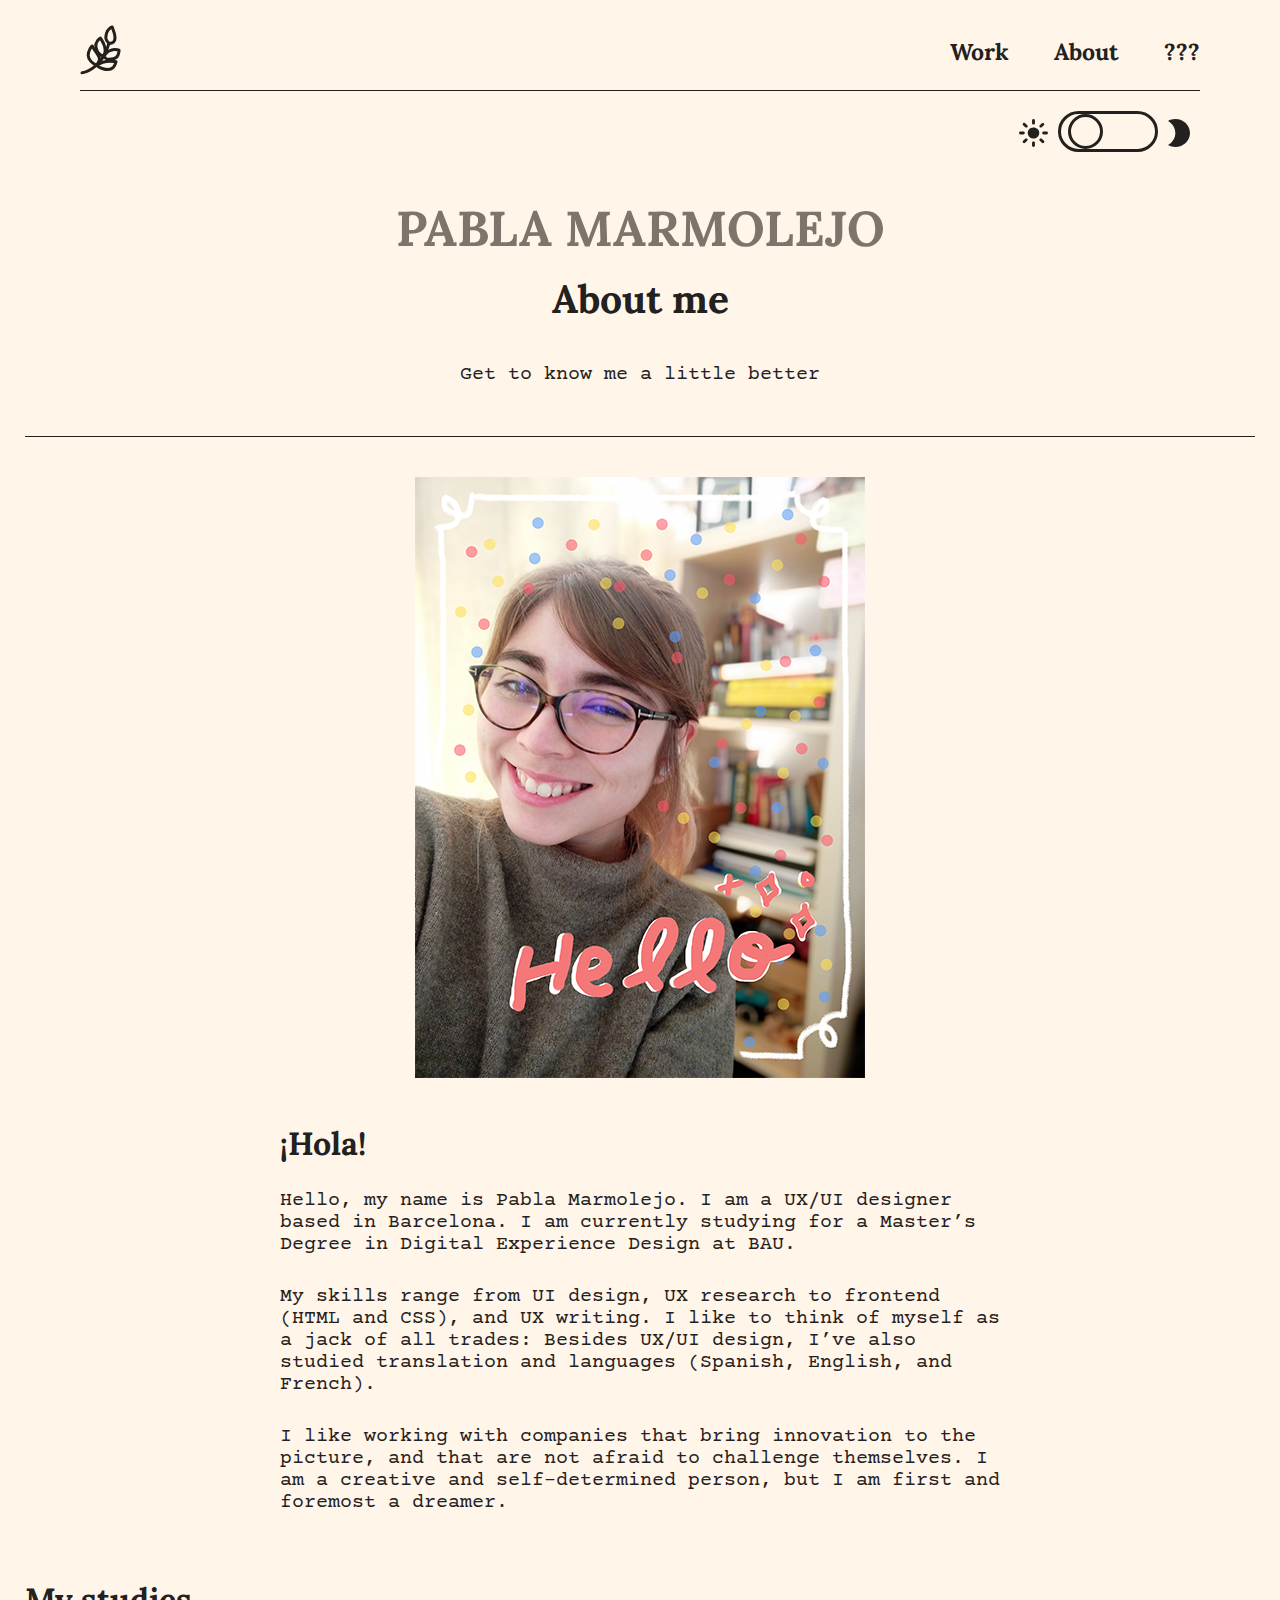
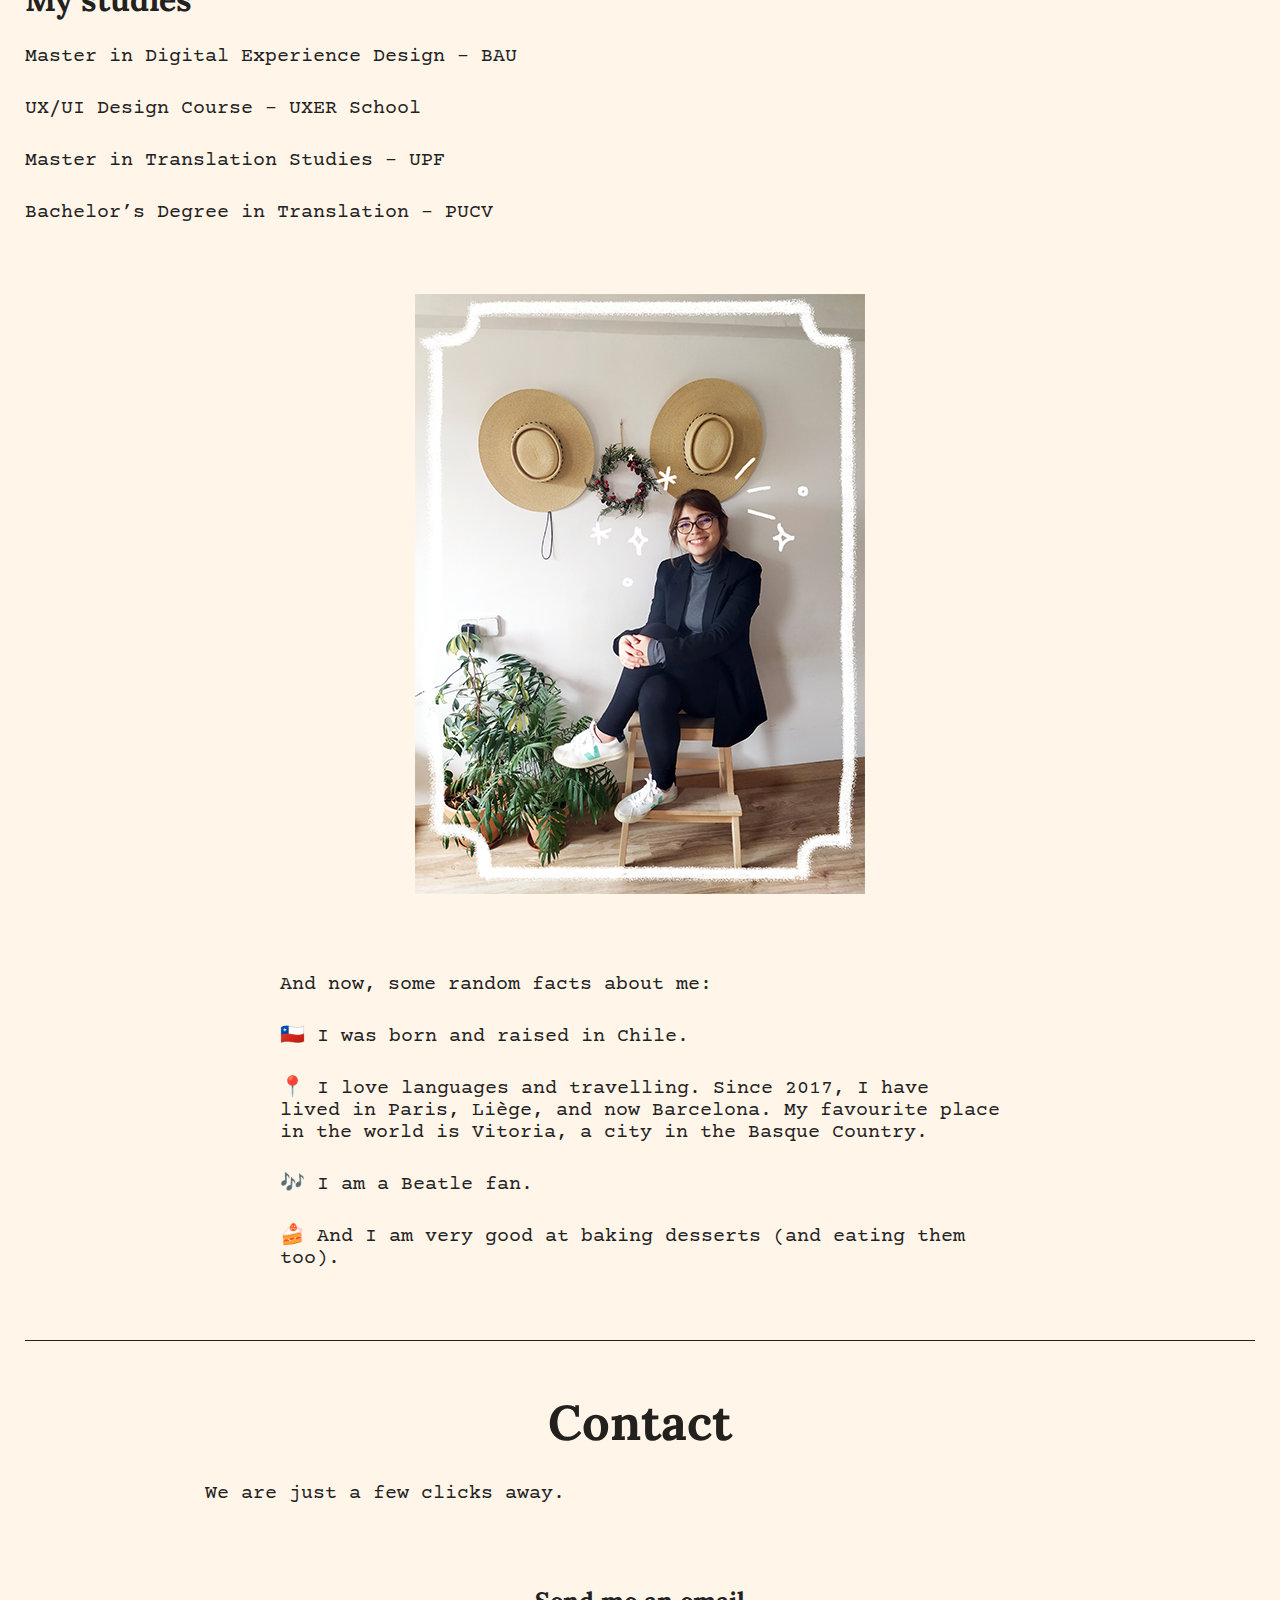
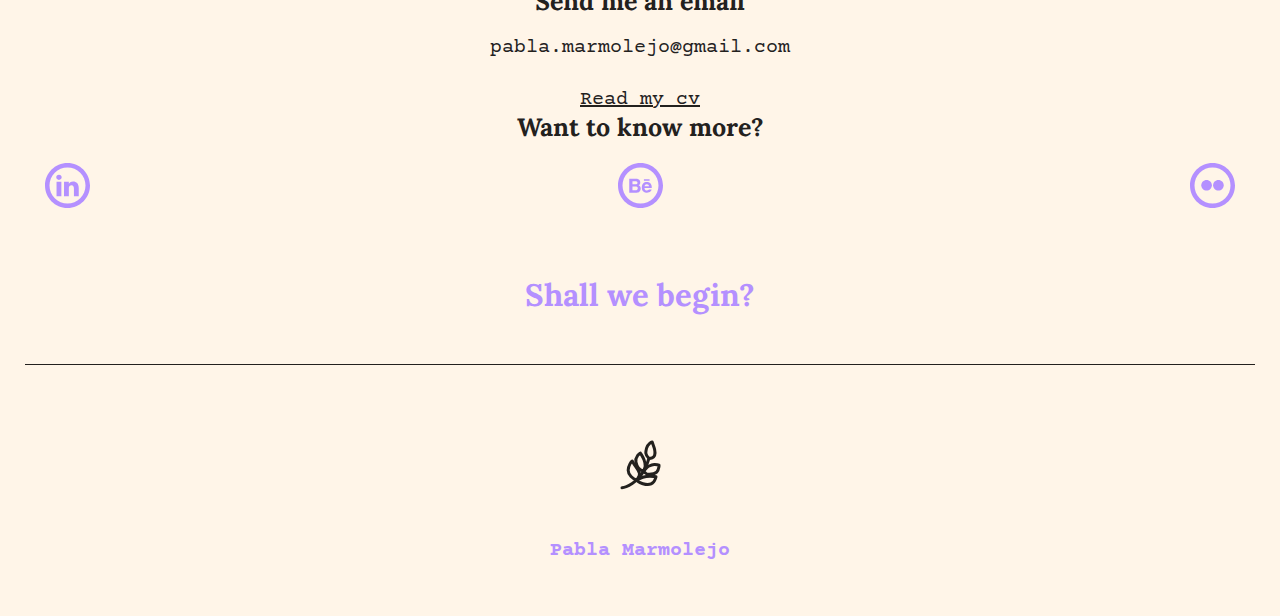
==== commit a4fcb195: "updated website" ====
--- a/about/index.html
+++ b/about/index.html
@@ -1,195 +1,217 @@
 <!DOCTYPE html>
 <head>
     <title>About - Pabla Marmolejo Porftolio UX/UI Designer</title>
+    <meta name="description" content="I'm Pabla Marmolejo, a UX/UI designer based in Barcelona, get to know me a little bit.">
     <meta name="viewport" content="width=device-width, initial-scale=1.0">
     <link rel="preconnect" href="https://fonts.gstatic.com">
     <link href="https://fonts.googleapis.com/css2?family=Courier+Prime&family=Lora:wght@700&display=swap" rel="stylesheet">
     <link rel="stylesheet" href="../assets/stylesheet.css">
 </head>
 <body>
+    <button onclick="topFunction()" id="buttonTop" title="Go to top">
+        <svg width="70" height="70" viewBox="0 0 70 70" fill="none" xmlns="http://www.w3.org/2000/svg">
+            <path fill-rule="evenodd" clip-rule="evenodd" d="M4.375 35C4.375 43.1223 7.60155 50.9118 13.3449 56.6551C19.0882 62.3984 26.8777 65.625 35 65.625C43.1223 65.625 50.9118 62.3984 56.6551 56.6551C62.3984 50.9118 65.625 43.1223 65.625 35C65.625 26.8777 62.3984 19.0882 56.6551 13.3449C50.9118 7.60155 43.1223 4.375 35 4.375C26.8777 4.375 19.0882 7.60155 13.3449 13.3449C7.60155 19.0882 4.375 26.8777 4.375 35V35ZM70 35C70 44.2826 66.3125 53.185 59.7487 59.7487C53.185 66.3125 44.2826 70 35 70C25.7174 70 16.815 66.3125 10.2513 59.7487C3.68749 53.185 0 44.2826 0 35C0 25.7174 3.68749 16.815 10.2513 10.2513C16.815 3.68749 25.7174 0 35 0C44.2826 0 53.185 3.68749 59.7487 10.2513C66.3125 16.815 70 25.7174 70 35V35ZM37.1875 50.3125C37.1875 50.8927 36.957 51.4491 36.5468 51.8593C36.1366 52.2695 35.5802 52.5 35 52.5C34.4198 52.5 33.8634 52.2695 33.4532 51.8593C33.043 51.4491 32.8125 50.8927 32.8125 50.3125V24.9681L23.4238 34.3613C23.013 34.772 22.4559 35.0028 21.875 35.0028C21.2941 35.0028 20.737 34.772 20.3262 34.3613C19.9155 33.9505 19.6847 33.3934 19.6847 32.8125C19.6847 32.2316 19.9155 31.6745 20.3262 31.2637L33.4512 18.1387C33.6544 17.935 33.8958 17.7734 34.1616 17.6631C34.4274 17.5529 34.7123 17.4961 35 17.4961C35.2877 17.4961 35.5726 17.5529 35.8384 17.6631C36.1042 17.7734 36.3456 17.935 36.5488 18.1387L49.6738 31.2637C50.0845 31.6745 50.3153 32.2316 50.3153 32.8125C50.3153 33.3934 50.0845 33.9505 49.6738 34.3613C49.263 34.772 48.7059 35.0028 48.125 35.0028C47.5441 35.0028 46.987 34.772 46.5762 34.3613L37.1875 24.9681V50.3125Z" fill="#B491FF"/>
+        </svg>
+    </button>
     <nav id="mySidenav" class="sidenav">
         <svg width="45" height="45" viewBox="0 0 45 45" fill="none" xmlns="http://www.w3.org/2000/svg" onclick="closeNav()" class="closebtn">
-            <rect width="32" height="3" rx="1.5" transform="matrix(0.707107 0.707107 0.707107 -0.707107 11 12.1211)" fill="#F4EADD"/>
-            <rect width="32" height="3" rx="1.5" transform="matrix(0.707107 -0.707107 -0.707107 -0.707107 13.1213 34.749)" fill="#F4EADD"/>
+            <path d="M25.1439 22.4999L33.2064 14.4561C33.5594 14.103 33.7578 13.6242 33.7578 13.1249C33.7578 12.6255 33.5594 12.1467 33.2064 11.7936C32.8533 11.4405 32.3744 11.2422 31.8751 11.2422C31.3758 11.2422 30.897 11.4405 30.5439 11.7936L22.5001 19.8561L14.4564 11.7936C14.1033 11.4405 13.6244 11.2422 13.1251 11.2422C12.6258 11.2422 12.1469 11.4405 11.7939 11.7936C11.4408 12.1467 11.2425 12.6255 11.2425 13.1249C11.2425 13.6242 11.4408 14.103 11.7939 14.4561L19.8564 22.4999L11.7939 30.5436C11.6181 30.7179 11.4787 30.9253 11.3835 31.1538C11.2883 31.3823 11.2393 31.6273 11.2393 31.8749C11.2393 32.1224 11.2883 32.3675 11.3835 32.5959C11.4787 32.8244 11.6181 33.0318 11.7939 33.2061C11.9682 33.3818 12.1756 33.5213 12.404 33.6165C12.6325 33.7117 12.8776 33.7607 13.1251 33.7607C13.3727 33.7607 13.6177 33.7117 13.8462 33.6165C14.0747 33.5213 14.2821 33.3818 14.4564 33.2061L22.5001 25.1436L30.5439 33.2061C30.7182 33.3818 30.9256 33.5213 31.154 33.6165C31.3825 33.7117 31.6276 33.7607 31.8751 33.7607C32.1227 33.7607 32.3677 33.7117 32.5962 33.6165C32.8247 33.5213 33.0321 33.3818 33.2064 33.2061C33.3821 33.0318 33.5216 32.8244 33.6168 32.5959C33.712 32.3675 33.761 32.1224 33.761 31.8749C33.761 31.6273 33.712 31.3823 33.6168 31.1538C33.5216 30.9253 33.3821 30.7179 33.2064 30.5436L25.1439 22.4999Z" fill="#FFF5E8"/>
         </svg>
-        <a href="../work">Work</a>
-        <a href="./index.html">About</a>
+        <a href="../#work-screen">Work</a>
+        <a href="/">About</a>
+        <a href="../cool-stuff/">???</a>
+        <div class="dark-light-mode mobile">
+            <div>
+                <svg class="light" width="29" height="28" viewBox="0 0 29 28" xmlns="http://www.w3.org/2000/svg">
+                    <path d="M14.5 5.6C14.8846 5.6 15.2534 5.4525 15.5253 5.18995C15.7972 4.9274 15.95 4.5713 15.95 4.2V1.4C15.95 1.0287 15.7972 0.672601 15.5253 0.41005C15.2534 0.1475 14.8846 0 14.5 0C14.1154 0 13.7466 0.1475 13.4747 0.41005C13.2028 0.672601 13.05 1.0287 13.05 1.4V4.2C13.05 4.5713 13.2028 4.9274 13.4747 5.18995C13.7466 5.4525 14.1154 5.6 14.5 5.6ZM27.55 12.6H24.65C24.2654 12.6 23.8966 12.7475 23.6247 13.0101C23.3528 13.2726 23.2 13.6287 23.2 14C23.2 14.3713 23.3528 14.7274 23.6247 14.9899C23.8966 15.2525 24.2654 15.4 24.65 15.4H27.55C27.9346 15.4 28.3034 15.2525 28.5753 14.9899C28.8472 14.7274 29 14.3713 29 14C29 13.6287 28.8472 13.2726 28.5753 13.0101C28.3034 12.7475 27.9346 12.6 27.55 12.6ZM5.8 14C5.8 13.6287 5.64723 13.2726 5.3753 13.0101C5.10338 12.7475 4.73456 12.6 4.35 12.6H1.45C1.06544 12.6 0.696623 12.7475 0.424695 13.0101C0.152767 13.2726 0 13.6287 0 14C0 14.3713 0.152767 14.7274 0.424695 14.9899C0.696623 15.2525 1.06544 15.4 1.45 15.4H4.35C4.73456 15.4 5.10338 15.2525 5.3753 14.9899C5.64723 14.7274 5.8 14.3713 5.8 14ZM6.119 4.2C5.83635 3.94194 5.45909 3.80287 5.07024 3.81337C4.68138 3.82387 4.31277 3.98309 4.0455 4.256C3.77823 4.52891 3.63419 4.89315 3.64506 5.2686C3.65594 5.64405 3.82085 5.99994 4.1035 6.258L6.1915 8.204C6.33162 8.33463 6.49756 8.43667 6.67943 8.50402C6.86129 8.57137 7.05534 8.60265 7.25 8.596C7.44532 8.59528 7.63848 8.55647 7.81788 8.48189C7.99728 8.40731 8.15923 8.2985 8.294 8.162C8.56406 7.89969 8.71565 7.54486 8.71565 7.175C8.71565 6.80514 8.56406 6.45031 8.294 6.188L6.119 4.2ZM21.75 8.596C22.1233 8.59456 22.4817 8.45415 22.7505 8.204L24.8385 6.258C25.0932 6.00103 25.2371 5.66009 25.2409 5.30442C25.2447 4.94874 25.1081 4.60501 24.8589 4.34304C24.6097 4.08106 24.2666 3.92048 23.8993 3.89391C23.5319 3.86735 23.1678 3.97679 22.881 4.2L20.793 6.188C20.5229 6.45031 20.3714 6.80514 20.3714 7.175C20.3714 7.54486 20.5229 7.89969 20.793 8.162C21.0441 8.41781 21.3858 8.57279 21.75 8.596ZM14.5 22.4C14.1154 22.4 13.7466 22.5475 13.4747 22.81C13.2028 23.0726 13.05 23.4287 13.05 23.8V26.6C13.05 26.9713 13.2028 27.3274 13.4747 27.59C13.7466 27.8525 14.1154 28 14.5 28C14.8846 28 15.2534 27.8525 15.5253 27.59C15.7972 27.3274 15.95 26.9713 15.95 26.6V23.8C15.95 23.4287 15.7972 23.0726 15.5253 22.81C15.2534 22.5475 14.8846 22.4 14.5 22.4ZM22.8085 19.796C22.5316 19.5379 22.1599 19.3967 21.7751 19.4032C21.3903 19.4098 21.024 19.5637 20.7568 19.831C20.4895 20.0983 20.3431 20.4572 20.3499 20.8287C20.3567 21.2003 20.5161 21.5539 20.793 21.812L22.881 23.8C23.1498 24.0502 23.5082 24.1906 23.8815 24.192C24.0758 24.1931 24.2683 24.1565 24.4477 24.0843C24.627 24.0122 24.7895 23.906 24.9255 23.772C25.0614 23.6419 25.1693 23.487 25.2429 23.3164C25.3165 23.1458 25.3544 22.9628 25.3544 22.778C25.3544 22.5932 25.3165 22.4102 25.2429 22.2396C25.1693 22.069 25.0614 21.9141 24.9255 21.784L22.8085 19.796ZM6.1915 19.796L4.1035 21.742C3.96759 21.8721 3.85972 22.027 3.78611 22.1976C3.71249 22.3682 3.67459 22.5512 3.67459 22.736C3.67459 22.9208 3.71249 23.1038 3.78611 23.2744C3.85972 23.445 3.96759 23.5999 4.1035 23.73C4.2395 23.864 4.402 23.9702 4.58134 24.0423C4.76068 24.1145 4.95322 24.1511 5.1475 24.15C5.50495 24.1529 5.85092 24.0283 6.119 23.8L8.207 21.854C8.48389 21.5959 8.64326 21.2423 8.65006 20.8708C8.65685 20.4992 8.51052 20.1403 8.24325 19.873C7.97598 19.6057 7.60966 19.4518 7.22488 19.4452C6.8401 19.4387 6.46839 19.5799 6.1915 19.838V19.796ZM14.5 8.4C13.3529 8.4 12.2315 8.72843 11.2777 9.34377C10.3239 9.95911 9.58049 10.8337 9.1415 11.857C8.70251 12.8802 8.58765 14.0062 8.81145 15.0925C9.03524 16.1788 9.58764 17.1766 10.3988 17.9598C11.2099 18.743 12.2434 19.2763 13.3685 19.4924C14.4936 19.7085 15.6598 19.5976 16.7196 19.1737C17.7794 18.7499 18.6852 18.0321 19.3225 17.1112C19.9598 16.1903 20.3 15.1076 20.3 14C20.3 12.5148 19.6889 11.0904 18.6012 10.0402C17.5135 8.99 16.0383 8.4 14.5 8.4Z" fill="#23211E"/>
+                </svg>
+            </div>
+            <label class="theme-switch">
+                <input type="checkbox" class="checkbox" />
+                <div class="slider"></div>
+            </label>
+            <div>
+                <svg class="dark" width="22" height="28" viewBox="0 0 22 28" xmlns="http://www.w3.org/2000/svg">
+                    <path d="M7.33333 0C4.664 0 2.156 0.7 0 1.89C4.38533 4.312 7.33333 8.82 7.33333 14C7.33333 19.18 4.38533 23.688 0 26.11C2.156 27.3 4.664 28 7.33333 28C15.4293 28 22 21.728 22 14C22 6.272 15.4293 0 7.33333 0Z" fill="#F4EADC"/>
+                </svg>
+            </div>
+        </div>
     </nav>
     <header>
         <div id="logo">
             <div class="logo-header">
-                <svg width="41" height="50" viewBox="0 0 41 50" fill="none" xmlns="http://www.w3.org/2000/svg">
+                <a href="../"><svg class="logo-header-footer" width="41" height="50" viewBox="0 0 41 50" fill="none" xmlns="http://www.w3.org/2000/svg">
                     <path d="M2 47.6948C5.33279 47.6948 9.11931 45.4958 12.2028 43.5309C15.7102 41.2961 17.7561 39.5528 20.0056 36.6194C22.3599 33.5493 24.2834 30.0498 26.0615 26.4896C27.2949 24.02 27.8592 21.0819 28.9355 18.5479" stroke="#23211E" stroke-width="3" stroke-linecap="round" stroke-linejoin="round"/>
                     <path d="M25.8085 13.0502C25.9712 14.9655 27.577 17.0539 28.9827 18.5182C29.6458 18.5182 31.5393 18.186 32.1554 17.901C34.9678 16.6004 35.2636 12.3907 34.5959 9.36728C34.035 6.82764 32.923 4.43982 32.1554 2C30.8872 2.26691 30.4791 2.72526 29.6629 3.38795C28.0317 4.71228 26.8061 7.17859 26.4887 8.4593C26.1713 9.74001 25.6859 11.6071 25.8085 13.0502Z" stroke="#23211E" stroke-width="3" stroke-linecap="round" stroke-linejoin="round"/>
                     <path d="M15.9286 22.1395C16.9083 26.8726 19.4731 30.7118 23.7762 30.8266C25.5675 27.6742 25.2561 22.9804 24.006 19.6932C23.0416 17.157 21.9175 15.6482 20.5173 13.1478C20.4378 12.7284 17.7381 15.4176 17.5703 15.6482C16.2488 17.4656 15.4307 19.7342 15.9286 22.1395Z" stroke="#23211E" stroke-width="3" stroke-linecap="round" stroke-linejoin="round"/>
                     <path d="M28.6105 26.2384C26.6603 27.152 25.3681 29.4227 23.7656 30.9554C24.2933 31.811 24.5775 32.1986 25.2269 32.8569C26.1862 34.0552 28.0394 34.3577 29.274 34.3496C31.7409 34.3334 34.6774 34.0602 36.6934 32.1986C38.2237 30.7855 38.5799 28.9084 38.9589 26.788C39.017 26.463 38.9993 25.1014 38.9993 25.1014C37.6159 24.5806 35.6274 24.4924 34.1976 24.5377C32.328 24.5969 30.3574 25.4201 28.6105 26.2384Z" stroke="#23211E" stroke-width="3" stroke-linecap="round" stroke-linejoin="round"/>
                     <path d="M8.16602 30.3345C8.16602 35.1043 13.0461 38.8219 16.6644 40.2217C17.812 38.1922 20.3598 35.667 19.3691 32.8817C17.8823 28.7019 14.596 25.7414 12.7273 21.8247C12.6693 21.7032 12.2471 21.0039 12.2471 21.0039C11.6481 21.4277 10.3341 23.2202 9.97259 23.8747C8.83047 25.9426 8.16602 27.7683 8.16602 30.3345Z" stroke="#23211E" stroke-width="3" stroke-linecap="round" stroke-linejoin="round"/>
                     <path d="M33.7038 36.4658C28.1353 35.7535 21.3001 36.9948 16.5996 40.2707C17.054 40.5371 17.8708 41.2671 18.3138 41.6417C19.5492 42.6865 21.5108 43.2857 22.9613 43.746C26.7714 44.9552 30.6306 45.638 33.7038 41.9148C34.4453 41.0163 34.8885 39.8868 35.3418 38.7883C35.5562 38.2688 36.0077 36.7808 36.0077 36.7808C36.0077 36.7808 34.3332 36.5463 33.7038 36.4658Z" stroke="#23211E" stroke-width="3" stroke-linecap="round" stroke-linejoin="round"/>
-                </svg>
-                <a href="../index.html">Pabla Marmolejo</a>
+                </svg></a>
             </div>
         </div>
         <nav>
             <ul class="nav-links">
                 <li>
-                    <a href="../work">Work</a>
+                    <a href="../#work-screen">Work</a>
                 </li>
                 <li>
-                    <a id="about" href="./index.html">About</a>
+                    <a id="about" href="/about/">About</a>
+                </li>
+                <li>
+                    <a href="../cool-stuff/">???</a>
                 </li>
             </ul>
             <div id="menu-open">
                 <svg width="45" height="45" viewBox="0 0 45 45" fill="none" xmlns="http://www.w3.org/2000/svg" onclick="openNav()">
-                    <rect width="32" height="3" rx="1.5" transform="matrix(1 0 0 -1 7 24)" fill="#23211E"/>
-                    <rect width="32" height="3" rx="1.5" transform="matrix(1 0 0 -1 7 16)" fill="#23211E"/>
-                    <rect width="21" height="3" rx="1.5" transform="matrix(1 0 0 -1 18 32)" fill="#23211E"/>
+                    <path d="M7.5 14.5H37.5M7.5 22.5H37.5M24.375 30H37.5" stroke="black" stroke-width="3.75" stroke-linecap="round" stroke-linejoin="round"/>
                 </svg>
             </div>
         </nav>
     </header>
-    <div id="dark-light-mode">
-        <svg width="121" height="37" viewBox="0 0 121 37" fill="none" xmlns="http://www.w3.org/2000/svg">
-                <rect x="37" y="8" width="54" height="22" rx="11" stroke="#23211E" stroke-width="2"/>
-                <rect x="43" y="9" width="20" height="20" rx="10" stroke="#23211E" stroke-width="2"/>
-                <path d="M108 9C106.18 9 104.47 9.5 103 10.35C105.99 12.08 108 15.3 108 19C108 22.7 105.99 25.92 103 27.65C104.47 28.5 106.18 29 108 29C113.52 29 118 24.52 118 19C118 13.48 113.52 9 108 9Z" fill="#23211E"/>
-                <path d="M12.5 11.8C12.8315 11.8 13.1495 11.6736 13.3839 11.4485C13.6183 11.2235 13.75 10.9183 13.75 10.6V8.2C13.75 7.88174 13.6183 7.57652 13.3839 7.35147C13.1495 7.12643 12.8315 7 12.5 7C12.1685 7 11.8505 7.12643 11.6161 7.35147C11.3817 7.57652 11.25 7.88174 11.25 8.2V10.6C11.25 10.9183 11.3817 11.2235 11.6161 11.4485C11.8505 11.6736 12.1685 11.8 12.5 11.8ZM23.75 17.8H21.25C20.9185 17.8 20.6005 17.9264 20.3661 18.1515C20.1317 18.3765 20 18.6817 20 19C20 19.3183 20.1317 19.6235 20.3661 19.8485C20.6005 20.0736 20.9185 20.2 21.25 20.2H23.75C24.0815 20.2 24.3995 20.0736 24.6339 19.8485C24.8683 19.6235 25 19.3183 25 19C25 18.6817 24.8683 18.3765 24.6339 18.1515C24.3995 17.9264 24.0815 17.8 23.75 17.8ZM5 19C5 18.6817 4.8683 18.3765 4.63388 18.1515C4.39946 17.9264 4.08152 17.8 3.75 17.8H1.25C0.918479 17.8 0.600537 17.9264 0.366116 18.1515C0.131696 18.3765 0 18.6817 0 19C0 19.3183 0.131696 19.6235 0.366116 19.8485C0.600537 20.0736 0.918479 20.2 1.25 20.2H3.75C4.08152 20.2 4.39946 20.0736 4.63388 19.8485C4.8683 19.6235 5 19.3183 5 19ZM5.275 10.6C5.03133 10.3788 4.70612 10.2596 4.37089 10.2686C4.03567 10.2776 3.71791 10.4141 3.4875 10.648C3.25709 10.8819 3.13292 11.1941 3.1423 11.5159C3.15167 11.8378 3.29383 12.1428 3.5375 12.364L5.3375 14.032C5.45829 14.144 5.60135 14.2314 5.75813 14.2892C5.9149 14.3469 6.08219 14.3737 6.25 14.368C6.41838 14.3674 6.5849 14.3341 6.73955 14.2702C6.89421 14.2063 7.03382 14.113 7.15 13.996C7.38281 13.7712 7.51349 13.467 7.51349 13.15C7.51349 12.833 7.38281 12.5288 7.15 12.304L5.275 10.6ZM18.75 14.368C19.0718 14.3668 19.3808 14.2464 19.6125 14.032L21.4125 12.364C21.6321 12.1437 21.7561 11.8515 21.7594 11.5466C21.7626 11.2418 21.6449 10.9472 21.4301 10.7226C21.2153 10.4981 20.9195 10.3604 20.6028 10.3376C20.2861 10.3149 19.9723 10.4087 19.725 10.6L17.925 12.304C17.6922 12.5288 17.5615 12.833 17.5615 13.15C17.5615 13.467 17.6922 13.7712 17.925 13.996C18.1414 14.2153 18.436 14.3481 18.75 14.368ZM12.5 26.2C12.1685 26.2 11.8505 26.3264 11.6161 26.5515C11.3817 26.7765 11.25 27.0817 11.25 27.4V29.8C11.25 30.1183 11.3817 30.4235 11.6161 30.6485C11.8505 30.8736 12.1685 31 12.5 31C12.8315 31 13.1495 30.8736 13.3839 30.6485C13.6183 30.4235 13.75 30.1183 13.75 29.8V27.4C13.75 27.0817 13.6183 26.7765 13.3839 26.5515C13.1495 26.3264 12.8315 26.2 12.5 26.2ZM19.6625 23.968C19.4238 23.7468 19.1034 23.6257 18.7717 23.6313C18.4399 23.637 18.1242 23.7689 17.8938 23.998C17.6633 24.2271 17.5372 24.5348 17.5431 24.8532C17.5489 25.1716 17.6863 25.4748 17.925 25.696L19.725 27.4C19.9567 27.6144 20.2657 27.7348 20.5875 27.736C20.755 27.7369 20.921 27.7056 21.0756 27.6437C21.2302 27.5819 21.3703 27.4908 21.4875 27.376C21.6047 27.2644 21.6977 27.1317 21.7611 26.9855C21.8246 26.8393 21.8572 26.6824 21.8572 26.524C21.8572 26.3656 21.8246 26.2087 21.7611 26.0625C21.6977 25.9163 21.6047 25.7836 21.4875 25.672L19.6625 23.968ZM5.3375 23.968L3.5375 25.636C3.42034 25.7476 3.32735 25.8803 3.26389 26.0265C3.20043 26.1727 3.16775 26.3296 3.16775 26.488C3.16775 26.6464 3.20043 26.8033 3.26389 26.9495C3.32735 27.0957 3.42034 27.2284 3.5375 27.34C3.65474 27.4548 3.79482 27.5459 3.94943 27.6077C4.10404 27.6696 4.27001 27.7009 4.4375 27.7C4.74564 27.7025 5.0439 27.5957 5.275 27.4L7.075 25.732C7.31369 25.5108 7.45108 25.2076 7.45695 24.8892C7.46281 24.5708 7.33666 24.2631 7.10625 24.034C6.87584 23.8049 6.56005 23.673 6.22835 23.6673C5.89664 23.6617 5.57619 23.7828 5.3375 24.004V23.968ZM12.5 14.2C11.5111 14.2 10.5444 14.4815 9.72215 15.0089C8.8999 15.5364 8.25904 16.286 7.8806 17.1631C7.50216 18.0402 7.40315 19.0053 7.59607 19.9364C7.789 20.8675 8.2652 21.7228 8.96447 22.3941C9.66373 23.0654 10.5546 23.5226 11.5245 23.7078C12.4945 23.893 13.4998 23.7979 14.4134 23.4346C15.327 23.0713 16.1079 22.4561 16.6573 21.6667C17.2068 20.8774 17.5 19.9493 17.5 19C17.5 17.727 16.9732 16.5061 16.0355 15.6059C15.0979 14.7057 13.8261 14.2 12.5 14.2V14.2Z" fill="#23211E"/>
-        </svg>    
+    <div class="dark-light-mode desktop">
+        <div>
+            <svg class="light" width="29" height="28" viewBox="0 0 29 28" xmlns="http://www.w3.org/2000/svg">
+                <path d="M14.5 5.6C14.8846 5.6 15.2534 5.4525 15.5253 5.18995C15.7972 4.9274 15.95 4.5713 15.95 4.2V1.4C15.95 1.0287 15.7972 0.672601 15.5253 0.41005C15.2534 0.1475 14.8846 0 14.5 0C14.1154 0 13.7466 0.1475 13.4747 0.41005C13.2028 0.672601 13.05 1.0287 13.05 1.4V4.2C13.05 4.5713 13.2028 4.9274 13.4747 5.18995C13.7466 5.4525 14.1154 5.6 14.5 5.6ZM27.55 12.6H24.65C24.2654 12.6 23.8966 12.7475 23.6247 13.0101C23.3528 13.2726 23.2 13.6287 23.2 14C23.2 14.3713 23.3528 14.7274 23.6247 14.9899C23.8966 15.2525 24.2654 15.4 24.65 15.4H27.55C27.9346 15.4 28.3034 15.2525 28.5753 14.9899C28.8472 14.7274 29 14.3713 29 14C29 13.6287 28.8472 13.2726 28.5753 13.0101C28.3034 12.7475 27.9346 12.6 27.55 12.6ZM5.8 14C5.8 13.6287 5.64723 13.2726 5.3753 13.0101C5.10338 12.7475 4.73456 12.6 4.35 12.6H1.45C1.06544 12.6 0.696623 12.7475 0.424695 13.0101C0.152767 13.2726 0 13.6287 0 14C0 14.3713 0.152767 14.7274 0.424695 14.9899C0.696623 15.2525 1.06544 15.4 1.45 15.4H4.35C4.73456 15.4 5.10338 15.2525 5.3753 14.9899C5.64723 14.7274 5.8 14.3713 5.8 14ZM6.119 4.2C5.83635 3.94194 5.45909 3.80287 5.07024 3.81337C4.68138 3.82387 4.31277 3.98309 4.0455 4.256C3.77823 4.52891 3.63419 4.89315 3.64506 5.2686C3.65594 5.64405 3.82085 5.99994 4.1035 6.258L6.1915 8.204C6.33162 8.33463 6.49756 8.43667 6.67943 8.50402C6.86129 8.57137 7.05534 8.60265 7.25 8.596C7.44532 8.59528 7.63848 8.55647 7.81788 8.48189C7.99728 8.40731 8.15923 8.2985 8.294 8.162C8.56406 7.89969 8.71565 7.54486 8.71565 7.175C8.71565 6.80514 8.56406 6.45031 8.294 6.188L6.119 4.2ZM21.75 8.596C22.1233 8.59456 22.4817 8.45415 22.7505 8.204L24.8385 6.258C25.0932 6.00103 25.2371 5.66009 25.2409 5.30442C25.2447 4.94874 25.1081 4.60501 24.8589 4.34304C24.6097 4.08106 24.2666 3.92048 23.8993 3.89391C23.5319 3.86735 23.1678 3.97679 22.881 4.2L20.793 6.188C20.5229 6.45031 20.3714 6.80514 20.3714 7.175C20.3714 7.54486 20.5229 7.89969 20.793 8.162C21.0441 8.41781 21.3858 8.57279 21.75 8.596ZM14.5 22.4C14.1154 22.4 13.7466 22.5475 13.4747 22.81C13.2028 23.0726 13.05 23.4287 13.05 23.8V26.6C13.05 26.9713 13.2028 27.3274 13.4747 27.59C13.7466 27.8525 14.1154 28 14.5 28C14.8846 28 15.2534 27.8525 15.5253 27.59C15.7972 27.3274 15.95 26.9713 15.95 26.6V23.8C15.95 23.4287 15.7972 23.0726 15.5253 22.81C15.2534 22.5475 14.8846 22.4 14.5 22.4ZM22.8085 19.796C22.5316 19.5379 22.1599 19.3967 21.7751 19.4032C21.3903 19.4098 21.024 19.5637 20.7568 19.831C20.4895 20.0983 20.3431 20.4572 20.3499 20.8287C20.3567 21.2003 20.5161 21.5539 20.793 21.812L22.881 23.8C23.1498 24.0502 23.5082 24.1906 23.8815 24.192C24.0758 24.1931 24.2683 24.1565 24.4477 24.0843C24.627 24.0122 24.7895 23.906 24.9255 23.772C25.0614 23.6419 25.1693 23.487 25.2429 23.3164C25.3165 23.1458 25.3544 22.9628 25.3544 22.778C25.3544 22.5932 25.3165 22.4102 25.2429 22.2396C25.1693 22.069 25.0614 21.9141 24.9255 21.784L22.8085 19.796ZM6.1915 19.796L4.1035 21.742C3.96759 21.8721 3.85972 22.027 3.78611 22.1976C3.71249 22.3682 3.67459 22.5512 3.67459 22.736C3.67459 22.9208 3.71249 23.1038 3.78611 23.2744C3.85972 23.445 3.96759 23.5999 4.1035 23.73C4.2395 23.864 4.402 23.9702 4.58134 24.0423C4.76068 24.1145 4.95322 24.1511 5.1475 24.15C5.50495 24.1529 5.85092 24.0283 6.119 23.8L8.207 21.854C8.48389 21.5959 8.64326 21.2423 8.65006 20.8708C8.65685 20.4992 8.51052 20.1403 8.24325 19.873C7.97598 19.6057 7.60966 19.4518 7.22488 19.4452C6.8401 19.4387 6.46839 19.5799 6.1915 19.838V19.796ZM14.5 8.4C13.3529 8.4 12.2315 8.72843 11.2777 9.34377C10.3239 9.95911 9.58049 10.8337 9.1415 11.857C8.70251 12.8802 8.58765 14.0062 8.81145 15.0925C9.03524 16.1788 9.58764 17.1766 10.3988 17.9598C11.2099 18.743 12.2434 19.2763 13.3685 19.4924C14.4936 19.7085 15.6598 19.5976 16.7196 19.1737C17.7794 18.7499 18.6852 18.0321 19.3225 17.1112C19.9598 16.1903 20.3 15.1076 20.3 14C20.3 12.5148 19.6889 11.0904 18.6012 10.0402C17.5135 8.99 16.0383 8.4 14.5 8.4Z" fill="#23211E"/>
+            </svg>
+        </div>
+        <label class="theme-switch">
+            <input type="checkbox" class="checkbox" />
+            <div class="slider"></div>
+        </label>
+        <div>
+            <svg class="dark" width="22" height="28" viewBox="0 0 22 28" xmlns="http://www.w3.org/2000/svg">
+                <path d="M7.33333 0C4.664 0 2.156 0.7 0 1.89C4.38533 4.312 7.33333 8.82 7.33333 14C7.33333 19.18 4.38533 23.688 0 26.11C2.156 27.3 4.664 28 7.33333 28C15.4293 28 22 21.728 22 14C22 6.272 15.4293 0 7.33333 0Z" fill="#F4EADC"/>
+            </svg>
+        </div>
     </div>
-    <main id="about">
-        <div id="main-screen">
-            <div class="title">Pabla Marmolejo</div>
-            <h1>About me</h1>
-            <div class="description">
-                <p>Get to know me a little better</p>
-            </div>
-        </div>
-        <div class="about-screen">
-            <div class="project-screen reverse">
-                <img src="../assets/img/profile-450px.png" />
-                <div class="project-description">
-                    <h3>¡Hola!</h3>
-                    <p>
-                        Hello, my name is Pabla Marmolejo. 
-                        I am a UX/UI designer based in Barcelona. 
-                        I am currently studying for a Master’s Degree 
-                        in Digital Experience Design at BAU.
-                    </p>
-                    <p>
-                        My skills range from UI design, UX research to 
-                        frontend (HTML and CSS), and UX writing. I like 
-                        to think of myself as a jack of all trades: 
-                        Besides UX/UI design, I’ve also studied translation 
-                        and languages (Spanish, English, and French).
-                    </p>
-                    <p>
-                        I like working with companies that bring innovation 
-                        to the picture, and that are not afraid to challenge 
-                        themselves. I am a creative and self-determined person, 
-                        but I am first and foremost a dreamer.
-                    </p>
-                </div>
-            </div>
-            <div class="project-screen studies">
-                <div class="project-description">
-                    <h3>My studies</h3>
-                    <p>
-                        Master in Digital Experience Design - BAU
-                    </p>
-                    <p>
-                        UX/UI Design Course - UXER School
-                    </p>
-                    <p>
-                        Master in Translation Studies - UPF
-                    </p>
-                    <p>
-                        Bachelor’s Degree in Translation - PUCV
-                    </p>
-                </div>
-            </div>
-
-            <div class="project-screen">
-                <img src="../assets/img/profile-2-450px.png" />
-                <div class="project-description">
-                    <p>
-                        And now, some random facts about me:
-                    </p>
-                    <p>
-                        🇨🇱 I was born and raised in Chile.
-                    </p>
-                    <p>
-                        📍 I love languages and travelling. Since 2017, I have lived in Paris, Liège, and now Barcelona. My favourite place in the world is Vitoria, a city in the Basque Country.
-                    </p>
-                    <p>
-                        🎶 I am a Beatle fan.
-                    </p>
-                    <p class="last-line">
-                        🍰 And I am very good at baking desserts (and eating them too).
-                    </p>
-                </div>
-            </div>
-        </div>    
-        <div id="contact">
-            <h2>Contact</h2>
-            <div class="description">
-                <p>We are just a few clicks away.</p>
-            </div>
-            <div class="contact-links">
-                <div>
-                    <h3>Send me an email</h3>
-                    <p>pabla.marmolejo@gmail.com</p>
-                    <a href="../assets/img/cv-pabla-marmolejo.pdf">Read my cv</a>
-                </div>
-                <div>
-                    <h3>Want to know more?</h3>
-                    <div class="media">
-                        <a href="https://www.linkedin.com/in/pabla-marmolejo/"><svg width="45" height="45" viewBox="0 0 45 45" fill="none" xmlns="http://www.w3.org/2000/svg">
-                            <path d="M33.75 25.0441V33.3623H28.9283V25.5998C28.9283 23.6513 28.2307 22.3216 26.4847 22.3216C25.1528 22.3216 24.3585 23.2171 24.0097 24.0856C23.8837 24.3961 23.85 24.8281 23.85 25.2601V33.3623H19.026C19.026 33.3623 19.0913 20.2178 19.026 18.8566H23.85V20.9108L23.8185 20.9581H23.85V20.9131C24.4913 19.9231 25.6342 18.5146 28.197 18.5146C31.3695 18.5146 33.75 20.5891 33.75 25.0441ZM13.9793 11.8613C12.33 11.8613 11.25 12.9458 11.25 14.3678C11.25 15.7628 12.2985 16.8766 13.9163 16.8766H13.9478C15.6308 16.8766 16.677 15.7606 16.677 14.3678C16.6455 12.9458 15.6308 11.8613 13.9793 11.8613ZM11.5357 33.3623H16.3597V18.8566H11.5357V33.3623Z" fill="#B491FF"/>
-                            <path d="M22.5 40.5C27.2739 40.5 31.8523 38.6036 35.2279 35.2279C38.6036 31.8523 40.5 27.2739 40.5 22.5C40.5 17.7261 38.6036 13.1477 35.2279 9.77208C31.8523 6.39642 27.2739 4.5 22.5 4.5C17.7261 4.5 13.1477 6.39642 9.77208 9.77208C6.39642 13.1477 4.5 17.7261 4.5 22.5C4.5 27.2739 6.39642 31.8523 9.77208 35.2279C13.1477 38.6036 17.7261 40.5 22.5 40.5ZM22.5 45C10.0733 45 0 34.9268 0 22.5C0 10.0733 10.0733 0 22.5 0C34.9268 0 45 10.0733 45 22.5C45 34.9268 34.9268 45 22.5 45Z" fill="#B491FF"/>
-                            </svg>
-                        </a>
-                        <a href="https://www.behance.net/pablamarmolejo"><svg width="45" height="45" viewBox="0 0 45 45" fill="none" xmlns="http://www.w3.org/2000/svg">
-                            <path d="M22.5 40.5C27.2739 40.5 31.8523 38.6036 35.2279 35.2279C38.6036 31.8523 40.5 27.2739 40.5 22.5C40.5 17.7261 38.6036 13.1477 35.2279 9.77208C31.8523 6.39642 27.2739 4.5 22.5 4.5C17.7261 4.5 13.1477 6.39642 9.77208 9.77208C6.39642 13.1477 4.5 17.7261 4.5 22.5C4.5 27.2739 6.39642 31.8523 9.77208 35.2279C13.1477 38.6036 17.7261 40.5 22.5 40.5ZM22.5 45C10.0733 45 0 34.9268 0 22.5C0 10.0733 10.0733 0 22.5 0C34.9268 0 45 10.0733 45 22.5C45 34.9268 34.9268 45 22.5 45Z" fill="#B491FF"/>
-                            <path d="M31.5675 17.73H25.9312V16.3305H31.5697V17.7322L31.5675 17.73ZM22.1783 23.4742C22.5428 24.0367 22.7227 24.7207 22.7227 25.524C22.7227 26.3565 22.5203 27.099 22.1017 27.7582C21.823 28.2214 21.4503 28.621 21.0078 28.9314C20.5652 29.2418 20.0626 29.4561 19.5322 29.5605C18.8812 29.6907 18.2185 29.7541 17.5545 29.7495H11.25V15.75H18.0113C19.7145 15.777 20.9228 16.272 21.636 17.2418C22.0635 17.8358 22.2773 18.549 22.2773 19.3792C22.2773 20.2342 22.0635 20.9205 21.6292 21.4403C21.3907 21.7328 21.0353 21.9983 20.565 22.2368C21.276 22.4978 21.816 22.9072 22.1783 23.4742ZM14.4788 21.2692H17.442C18.0495 21.2692 18.5423 21.1545 18.9203 20.9227C19.3005 20.691 19.4895 20.2815 19.4895 19.692C19.4895 19.0395 19.2398 18.6075 18.738 18.4005C18.2019 18.2399 17.6437 18.1655 17.0843 18.18H14.4788V21.2692ZM19.7752 25.3238C19.7752 24.597 19.476 24.0952 18.8842 23.8252C18.5512 23.6722 18.0832 23.5935 17.4847 23.5867H14.4788V27.3172H17.4375C18.045 27.3172 18.5175 27.2385 18.855 27.072C19.467 26.7682 19.7752 26.1877 19.7752 25.3238ZM33.66 23.0468C33.7275 23.5058 33.759 24.1695 33.7478 25.038H26.4465C26.487 26.046 26.8335 26.7502 27.495 27.153C27.891 27.4072 28.3725 27.531 28.9395 27.531C29.5358 27.531 30.0195 27.3802 30.3953 27.0697C30.619 26.8788 30.8019 26.6446 30.933 26.3813H33.6105C33.5385 26.9775 33.2168 27.5805 32.6385 28.1947C31.7385 29.169 30.483 29.6572 28.8653 29.6572C27.5795 29.6739 26.3289 29.2374 25.3327 28.4243C24.3157 27.6008 23.8028 26.2642 23.8028 24.408C23.8028 22.6687 24.264 21.3368 25.1842 20.4097C26.1067 19.4805 27.3015 19.0193 28.773 19.0193C29.6438 19.0193 30.429 19.1745 31.131 19.4873C31.8285 19.8023 32.4067 20.295 32.8612 20.9722C33.273 21.5708 33.5362 22.2593 33.66 23.0468ZM31.0275 23.3078C30.978 22.6103 30.744 22.0837 30.3255 21.7237C29.8935 21.3559 29.3401 21.1618 28.773 21.1793C28.098 21.1793 27.5783 21.375 27.207 21.7552C26.8357 22.1377 26.604 22.6553 26.5095 23.3078H31.0275Z" fill="#B491FF"/>
-                            </svg>
-                        </a>
-                        <a href="https://www.flickr.com/photos/unatomamas/"><svg width="45" height="45" viewBox="0 0 45 45" fill="none" xmlns="http://www.w3.org/2000/svg">
-                            <path d="M16.569 27.5618C19.5066 27.5618 21.888 25.1804 21.888 22.2428C21.888 19.3052 19.5066 16.9238 16.569 16.9238C13.6314 16.9238 11.25 19.3052 11.25 22.2428C11.25 25.1804 13.6314 27.5618 16.569 27.5618Z" fill="#B491FF"/>
-                            <path d="M28.4167 27.5618C31.3543 27.5618 33.7357 25.1804 33.7357 22.2428C33.7357 19.3052 31.3543 16.9238 28.4167 16.9238C25.4791 16.9238 23.0977 19.3052 23.0977 22.2428C23.0977 25.1804 25.4791 27.5618 28.4167 27.5618Z" fill="#B491FF"/>
-                            <path d="M22.5 40.5C27.2739 40.5 31.8523 38.6036 35.2279 35.2279C38.6036 31.8523 40.5 27.2739 40.5 22.5C40.5 17.7261 38.6036 13.1477 35.2279 9.77208C31.8523 6.39642 27.2739 4.5 22.5 4.5C17.7261 4.5 13.1477 6.39642 9.77208 9.77208C6.39642 13.1477 4.5 17.7261 4.5 22.5C4.5 27.2739 6.39642 31.8523 9.77208 35.2279C13.1477 38.6036 17.7261 40.5 22.5 40.5ZM22.5 45C10.0733 45 0 34.9245 0 22.5C0 10.0733 10.0733 0 22.5 0C34.9268 0 45 10.0733 45 22.5C45 34.9245 34.9268 45 22.5 45Z" fill="#B491FF"/>
-                            </svg>
-                        </a>
-                    </div>
-                </div>
-            </div>
-            <div class="final-sentence">Shall we begin?</div>
-        </div>
-    </main>
-    <footer>
-        <div id="logo">
-            <div class="logo-footer">
-                <svg width="41" height="50" viewBox="0 0 41 50" fill="none" xmlns="http://www.w3.org/2000/svg">
-                    <path d="M2 47.6948C5.33279 47.6948 9.11931 45.4958 12.2028 43.5309C15.7102 41.2961 17.7561 39.5528 20.0056 36.6194C22.3599 33.5493 24.2834 30.0498 26.0615 26.4896C27.2949 24.02 27.8592 21.0819 28.9355 18.5479" stroke="#23211E" stroke-width="3" stroke-linecap="round" stroke-linejoin="round"/>
-                    <path d="M25.8085 13.0502C25.9712 14.9655 27.577 17.0539 28.9827 18.5182C29.6458 18.5182 31.5393 18.186 32.1554 17.901C34.9678 16.6004 35.2636 12.3907 34.5959 9.36728C34.035 6.82764 32.923 4.43982 32.1554 2C30.8872 2.26691 30.4791 2.72526 29.6629 3.38795C28.0317 4.71228 26.8061 7.17859 26.4887 8.4593C26.1713 9.74001 25.6859 11.6071 25.8085 13.0502Z" stroke="#23211E" stroke-width="3" stroke-linecap="round" stroke-linejoin="round"/>
-                    <path d="M15.9286 22.1395C16.9083 26.8726 19.4731 30.7118 23.7762 30.8266C25.5675 27.6742 25.2561 22.9804 24.006 19.6932C23.0416 17.157 21.9175 15.6482 20.5173 13.1478C20.4378 12.7284 17.7381 15.4176 17.5703 15.6482C16.2488 17.4656 15.4307 19.7342 15.9286 22.1395Z" stroke="#23211E" stroke-width="3" stroke-linecap="round" stroke-linejoin="round"/>
-                    <path d="M28.6105 26.2384C26.6603 27.152 25.3681 29.4227 23.7656 30.9554C24.2933 31.811 24.5775 32.1986 25.2269 32.8569C26.1862 34.0552 28.0394 34.3577 29.274 34.3496C31.7409 34.3334 34.6774 34.0602 36.6934 32.1986C38.2237 30.7855 38.5799 28.9084 38.9589 26.788C39.017 26.463 38.9993 25.1014 38.9993 25.1014C37.6159 24.5806 35.6274 24.4924 34.1976 24.5377C32.328 24.5969 30.3574 25.4201 28.6105 26.2384Z" stroke="#23211E" stroke-width="3" stroke-linecap="round" stroke-linejoin="round"/>
-                    <path d="M8.16602 30.3345C8.16602 35.1043 13.0461 38.8219 16.6644 40.2217C17.812 38.1922 20.3598 35.667 19.3691 32.8817C17.8823 28.7019 14.596 25.7414 12.7273 21.8247C12.6693 21.7032 12.2471 21.0039 12.2471 21.0039C11.6481 21.4277 10.3341 23.2202 9.97259 23.8747C8.83047 25.9426 8.16602 27.7683 8.16602 30.3345Z" stroke="#23211E" stroke-width="3" stroke-linecap="round" stroke-linejoin="round"/>
-                    <path d="M33.7038 36.4658C28.1353 35.7535 21.3001 36.9948 16.5996 40.2707C17.054 40.5371 17.8708 41.2671 18.3138 41.6417C19.5492 42.6865 21.5108 43.2857 22.9613 43.746C26.7714 44.9552 30.6306 45.638 33.7038 41.9148C34.4453 41.0163 34.8885 39.8868 35.3418 38.7883C35.5562 38.2688 36.0077 36.7808 36.0077 36.7808C36.0077 36.7808 34.3332 36.5463 33.7038 36.4658Z" stroke="#23211E" stroke-width="3" stroke-linecap="round" stroke-linejoin="round"/>
-                </svg>
-                <a href="../index.html">Pabla Marmolejo</a>
-            </div>
-            <a class="funny-link-mobile" href="./hidden-page/">Don't tap here</a>
-            <a class="funny-link-desktop" href="./hidden-page/">Don't click here</a>
-        </div>
-    </footer>
-<script>
-    function openNav() {
-        document.getElementById("main-page").style.display = "none";
-        document.getElementById("mySidenav").style.width = "100%";
-    }
-    function closeNav() {
-        document.getElementById("mySidenav").style.width = "0";
-        document.getElementById("main-page").style.display = "inherit   ";
-    }
-</script>
+    <div id="main-page">
+        <main id="about">
+            <div id="main-screen">
+                <div class="title">Pabla Marmolejo</div>
+                <h1>About me</h1>
+                <div class="description">
+                    <p>Get to know me a little better</p>
+                </div>
+            </div>
+            <div class="about-screen">
+                <div class="project-screen reverse">
+                    <img src="../assets/img/profile-450px.png" />
+                    <div class="project-description">
+                        <h3>¡Hola!</h3>
+                        <p>
+                            Hello, my name is Pabla Marmolejo. 
+                            I am a UX/UI designer based in Barcelona. 
+                            I am currently studying for a Master’s Degree 
+                            in Digital Experience Design at BAU.
+                        </p>
+                        <p>
+                            My skills range from UI design, UX research to 
+                            frontend (HTML and CSS), and UX writing. I like 
+                            to think of myself as a jack of all trades: 
+                            Besides UX/UI design, I’ve also studied translation 
+                            and languages (Spanish, English, and French).
+                        </p>
+                        <p>
+                            I like working with companies that bring innovation 
+                            to the picture, and that are not afraid to challenge 
+                            themselves. I am a creative and self-determined person, 
+                            but I am first and foremost a dreamer.
+                        </p>
+                    </div>
+                </div>
+                <div class="project-screen studies">
+                    <div class="project-description">
+                        <h3>My studies</h3>
+                        <p>
+                            Master in Digital Experience Design - BAU
+                        </p>
+                        <p>
+                            UX/UI Design Course - UXER School
+                        </p>
+                        <p>
+                            Master in Translation Studies - UPF
+                        </p>
+                        <p>
+                            Bachelor’s Degree in Translation - PUCV
+                        </p>
+                    </div>
+                </div>
+                <div class="project-screen">
+                    <img src="../assets/img/profile-2-450px.png" />
+                    <div class="project-description">
+                        <p>
+                            And now, some random facts about me:
+                        </p>
+                        <p>
+                            🇨🇱 I was born and raised in Chile.
+                        </p>
+                        <p>
+                            📍 I love languages and travelling. Since 2017, I have lived in Paris, Liège, and now Barcelona. My favourite place in the world is Vitoria, a city in the Basque Country.
+                        </p>
+                        <p>
+                            🎶 I am a Beatle fan.
+                        </p>
+                        <p class="last-line">
+                            🍰 And I am very good at baking desserts (and eating them too).
+                        </p>
+                    </div>
+                </div>
+            </div>    
+            <div id="contact">
+                <h2>Contact</h2>
+                <div class="description">
+                    <p>We are just a few clicks away.</p>
+                </div>
+                <div class="contact-links">
+                    <div>
+                        <h3>Send me an email</h3>
+                        <p>pabla.marmolejo@gmail.com</p>
+                        <a href="../assets/img/cv-pabla-marmolejo.pdf">Read my cv</a>
+                    </div>
+                    <div>
+                        <h3>Want to know more?</h3>
+                        <div class="media">
+                            <a href="https://www.linkedin.com/in/pabla-marmolejo/"><svg width="45" height="45" viewBox="0 0 45 45" fill="none" xmlns="http://www.w3.org/2000/svg">
+                                <path d="M33.75 25.0441V33.3623H28.9283V25.5998C28.9283 23.6513 28.2307 22.3216 26.4847 22.3216C25.1528 22.3216 24.3585 23.2171 24.0097 24.0856C23.8837 24.3961 23.85 24.8281 23.85 25.2601V33.3623H19.026C19.026 33.3623 19.0913 20.2178 19.026 18.8566H23.85V20.9108L23.8185 20.9581H23.85V20.9131C24.4913 19.9231 25.6342 18.5146 28.197 18.5146C31.3695 18.5146 33.75 20.5891 33.75 25.0441ZM13.9793 11.8613C12.33 11.8613 11.25 12.9458 11.25 14.3678C11.25 15.7628 12.2985 16.8766 13.9163 16.8766H13.9478C15.6308 16.8766 16.677 15.7606 16.677 14.3678C16.6455 12.9458 15.6308 11.8613 13.9793 11.8613ZM11.5357 33.3623H16.3597V18.8566H11.5357V33.3623Z" fill="#B491FF"/>
+                                <path d="M22.5 40.5C27.2739 40.5 31.8523 38.6036 35.2279 35.2279C38.6036 31.8523 40.5 27.2739 40.5 22.5C40.5 17.7261 38.6036 13.1477 35.2279 9.77208C31.8523 6.39642 27.2739 4.5 22.5 4.5C17.7261 4.5 13.1477 6.39642 9.77208 9.77208C6.39642 13.1477 4.5 17.7261 4.5 22.5C4.5 27.2739 6.39642 31.8523 9.77208 35.2279C13.1477 38.6036 17.7261 40.5 22.5 40.5ZM22.5 45C10.0733 45 0 34.9268 0 22.5C0 10.0733 10.0733 0 22.5 0C34.9268 0 45 10.0733 45 22.5C45 34.9268 34.9268 45 22.5 45Z" fill="#B491FF"/>
+                                </svg>
+                            </a>
+                            <a href="https://www.behance.net/pablamarmolejo/"><svg width="45" height="45" viewBox="0 0 45 45" fill="none" xmlns="http://www.w3.org/2000/svg">
+                                <path d="M22.5 40.5C27.2739 40.5 31.8523 38.6036 35.2279 35.2279C38.6036 31.8523 40.5 27.2739 40.5 22.5C40.5 17.7261 38.6036 13.1477 35.2279 9.77208C31.8523 6.39642 27.2739 4.5 22.5 4.5C17.7261 4.5 13.1477 6.39642 9.77208 9.77208C6.39642 13.1477 4.5 17.7261 4.5 22.5C4.5 27.2739 6.39642 31.8523 9.77208 35.2279C13.1477 38.6036 17.7261 40.5 22.5 40.5ZM22.5 45C10.0733 45 0 34.9268 0 22.5C0 10.0733 10.0733 0 22.5 0C34.9268 0 45 10.0733 45 22.5C45 34.9268 34.9268 45 22.5 45Z" fill="#B491FF"/>
+                                <path d="M31.5675 17.73H25.9312V16.3305H31.5697V17.7322L31.5675 17.73ZM22.1783 23.4742C22.5428 24.0367 22.7227 24.7207 22.7227 25.524C22.7227 26.3565 22.5203 27.099 22.1017 27.7582C21.823 28.2214 21.4503 28.621 21.0078 28.9314C20.5652 29.2418 20.0626 29.4561 19.5322 29.5605C18.8812 29.6907 18.2185 29.7541 17.5545 29.7495H11.25V15.75H18.0113C19.7145 15.777 20.9228 16.272 21.636 17.2418C22.0635 17.8358 22.2773 18.549 22.2773 19.3792C22.2773 20.2342 22.0635 20.9205 21.6292 21.4403C21.3907 21.7328 21.0353 21.9983 20.565 22.2368C21.276 22.4978 21.816 22.9072 22.1783 23.4742ZM14.4788 21.2692H17.442C18.0495 21.2692 18.5423 21.1545 18.9203 20.9227C19.3005 20.691 19.4895 20.2815 19.4895 19.692C19.4895 19.0395 19.2398 18.6075 18.738 18.4005C18.2019 18.2399 17.6437 18.1655 17.0843 18.18H14.4788V21.2692ZM19.7752 25.3238C19.7752 24.597 19.476 24.0952 18.8842 23.8252C18.5512 23.6722 18.0832 23.5935 17.4847 23.5867H14.4788V27.3172H17.4375C18.045 27.3172 18.5175 27.2385 18.855 27.072C19.467 26.7682 19.7752 26.1877 19.7752 25.3238ZM33.66 23.0468C33.7275 23.5058 33.759 24.1695 33.7478 25.038H26.4465C26.487 26.046 26.8335 26.7502 27.495 27.153C27.891 27.4072 28.3725 27.531 28.9395 27.531C29.5358 27.531 30.0195 27.3802 30.3953 27.0697C30.619 26.8788 30.8019 26.6446 30.933 26.3813H33.6105C33.5385 26.9775 33.2168 27.5805 32.6385 28.1947C31.7385 29.169 30.483 29.6572 28.8653 29.6572C27.5795 29.6739 26.3289 29.2374 25.3327 28.4243C24.3157 27.6008 23.8028 26.2642 23.8028 24.408C23.8028 22.6687 24.264 21.3368 25.1842 20.4097C26.1067 19.4805 27.3015 19.0193 28.773 19.0193C29.6438 19.0193 30.429 19.1745 31.131 19.4873C31.8285 19.8023 32.4067 20.295 32.8612 20.9722C33.273 21.5708 33.5362 22.2593 33.66 23.0468ZM31.0275 23.3078C30.978 22.6103 30.744 22.0837 30.3255 21.7237C29.8935 21.3559 29.3401 21.1618 28.773 21.1793C28.098 21.1793 27.5783 21.375 27.207 21.7552C26.8357 22.1377 26.604 22.6553 26.5095 23.3078H31.0275Z" fill="#B491FF"/>
+                                </svg>
+                            </a>
+                            <a href="https://www.flickr.com/photos/unatomamas/"><svg width="45" height="45" viewBox="0 0 45 45" fill="none" xmlns="http://www.w3.org/2000/svg">
+                                <path d="M16.569 27.5618C19.5066 27.5618 21.888 25.1804 21.888 22.2428C21.888 19.3052 19.5066 16.9238 16.569 16.9238C13.6314 16.9238 11.25 19.3052 11.25 22.2428C11.25 25.1804 13.6314 27.5618 16.569 27.5618Z" fill="#B491FF"/>
+                                <path d="M28.4167 27.5618C31.3543 27.5618 33.7357 25.1804 33.7357 22.2428C33.7357 19.3052 31.3543 16.9238 28.4167 16.9238C25.4791 16.9238 23.0977 19.3052 23.0977 22.2428C23.0977 25.1804 25.4791 27.5618 28.4167 27.5618Z" fill="#B491FF"/>
+                                <path d="M22.5 40.5C27.2739 40.5 31.8523 38.6036 35.2279 35.2279C38.6036 31.8523 40.5 27.2739 40.5 22.5C40.5 17.7261 38.6036 13.1477 35.2279 9.77208C31.8523 6.39642 27.2739 4.5 22.5 4.5C17.7261 4.5 13.1477 6.39642 9.77208 9.77208C6.39642 13.1477 4.5 17.7261 4.5 22.5C4.5 27.2739 6.39642 31.8523 9.77208 35.2279C13.1477 38.6036 17.7261 40.5 22.5 40.5ZM22.5 45C10.0733 45 0 34.9245 0 22.5C0 10.0733 10.0733 0 22.5 0C34.9268 0 45 10.0733 45 22.5C45 34.9245 34.9268 45 22.5 45Z" fill="#B491FF"/>
+                                </svg>
+                            </a>
+                        </div>
+                    </div>
+                </div>
+                <div class="final-sentence">Shall we begin?</div>
+            </div>
+        </main>
+        <footer>
+            <div id="logo">
+                <div class="logo-footer">
+                    <a href="../"><svg class="logo-header-footer" width="41" height="50" viewBox="0 0 41 50" fill="none" xmlns="http://www.w3.org/2000/svg">
+                        <path d="M2 47.6948C5.33279 47.6948 9.11931 45.4958 12.2028 43.5309C15.7102 41.2961 17.7561 39.5528 20.0056 36.6194C22.3599 33.5493 24.2834 30.0498 26.0615 26.4896C27.2949 24.02 27.8592 21.0819 28.9355 18.5479" stroke="#23211E" stroke-width="3" stroke-linecap="round" stroke-linejoin="round"/>
+                        <path d="M25.8085 13.0502C25.9712 14.9655 27.577 17.0539 28.9827 18.5182C29.6458 18.5182 31.5393 18.186 32.1554 17.901C34.9678 16.6004 35.2636 12.3907 34.5959 9.36728C34.035 6.82764 32.923 4.43982 32.1554 2C30.8872 2.26691 30.4791 2.72526 29.6629 3.38795C28.0317 4.71228 26.8061 7.17859 26.4887 8.4593C26.1713 9.74001 25.6859 11.6071 25.8085 13.0502Z" stroke="#23211E" stroke-width="3" stroke-linecap="round" stroke-linejoin="round"/>
+                        <path d="M15.9286 22.1395C16.9083 26.8726 19.4731 30.7118 23.7762 30.8266C25.5675 27.6742 25.2561 22.9804 24.006 19.6932C23.0416 17.157 21.9175 15.6482 20.5173 13.1478C20.4378 12.7284 17.7381 15.4176 17.5703 15.6482C16.2488 17.4656 15.4307 19.7342 15.9286 22.1395Z" stroke="#23211E" stroke-width="3" stroke-linecap="round" stroke-linejoin="round"/>
+                        <path d="M28.6105 26.2384C26.6603 27.152 25.3681 29.4227 23.7656 30.9554C24.2933 31.811 24.5775 32.1986 25.2269 32.8569C26.1862 34.0552 28.0394 34.3577 29.274 34.3496C31.7409 34.3334 34.6774 34.0602 36.6934 32.1986C38.2237 30.7855 38.5799 28.9084 38.9589 26.788C39.017 26.463 38.9993 25.1014 38.9993 25.1014C37.6159 24.5806 35.6274 24.4924 34.1976 24.5377C32.328 24.5969 30.3574 25.4201 28.6105 26.2384Z" stroke="#23211E" stroke-width="3" stroke-linecap="round" stroke-linejoin="round"/>
+                        <path d="M8.16602 30.3345C8.16602 35.1043 13.0461 38.8219 16.6644 40.2217C17.812 38.1922 20.3598 35.667 19.3691 32.8817C17.8823 28.7019 14.596 25.7414 12.7273 21.8247C12.6693 21.7032 12.2471 21.0039 12.2471 21.0039C11.6481 21.4277 10.3341 23.2202 9.97259 23.8747C8.83047 25.9426 8.16602 27.7683 8.16602 30.3345Z" stroke="#23211E" stroke-width="3" stroke-linecap="round" stroke-linejoin="round"/>
+                        <path d="M33.7038 36.4658C28.1353 35.7535 21.3001 36.9948 16.5996 40.2707C17.054 40.5371 17.8708 41.2671 18.3138 41.6417C19.5492 42.6865 21.5108 43.2857 22.9613 43.746C26.7714 44.9552 30.6306 45.638 33.7038 41.9148C34.4453 41.0163 34.8885 39.8868 35.3418 38.7883C35.5562 38.2688 36.0077 36.7808 36.0077 36.7808C36.0077 36.7808 34.3332 36.5463 33.7038 36.4658Z" stroke="#23211E" stroke-width="3" stroke-linecap="round" stroke-linejoin="round"/>
+                    </svg></a>
+                    <a href="../">Pabla Marmolejo</a>
+                </div>
+                <a class="funny-link-mobile" href="../hidden-page/">Don't tap here</a>
+                <a class="funny-link-desktop" href="../hidden-page/">Don't click here</a>
+            </div>
+        </footer>
+    </div>
+    <script src="../assets/interactions.js"></script>
 </body>
 </html>--- a/assets/stylesheet.css
+++ b/assets/stylesheet.css
@@ -1,4 +1,4 @@
-/* ------------------------- RESET ------------------- */
+/*RESET*/
 *,
 *::before,
 *::after {
@@ -26,9 +26,9 @@
 }
 body {
   min-height: 100vh;
-  scroll-behavior: smooth;
   text-rendering: optimizeSpeed;
   line-height: 1.5;
+  transition: 0.6s ease-in;
 }
 ul,
 ol {
@@ -58,36 +58,78 @@
     scroll-behavior: auto !important;
   }
 }
-/* ------------------------- RESET ------------------- */
-
-/* ----------------------- GLOBAL -------------------- */
+/*RESET*/
+/*GLOBAL*/
+/*Dark mode variables*/
+:root {
+  --background-color: #FFF5E8;
+  --main-text-color: #23211E;
+  --secondary-text-color: #7D756B;
+  --highlight-color: #b490ff;
+  --line-color: #23211E;
+}
+[data-theme="dark"] {
+  --background-color: #23211E;
+  --main-text-color: #FFF5E8;
+  --secondary-text-color: #66DEB3;
+  --highlight-color: #66DEB3;
+  --line-color: #66DEB3;
+}
 html {
   font-size: 62.5%;
+  scroll-behavior: smooth;
 }
 body {
   font-family: "Courier Prime", monospace;
   font-weight: 400;
-  background-color: #FFF5E8;
+  background-color: var(--background-color);
+  color: var(--main-text-color);
 }
 a {
   text-decoration: none;
 }
 a:link {
-  color: #23211e;
+  color: var(--main-text-color);
 }
 a:visited {
-  color: #23211e;
+  color: var(--main-text-color);
 }
 a:hover {
-  color: #b490ff;
+  color: var(--highlight-color);
 }
 #about {
-  color: #23211e;
   text-decoration: none;
 }
 #work {
-  color: #23211e;
   text-decoration: none;
+}
+#buttonTop {
+  display: none;
+  position: fixed;
+  bottom: 120px;
+  right: 30px;
+  z-index: 99;
+  cursor: pointer;
+  background-color: var(--background-color);
+  text-decoration: none;
+  border: none;
+}
+#buttonTop path, #buttonTop circle {
+  fill: var(--highlight-color);
+  stroke: var(--background-color);
+}
+.gif {
+  padding-top: 1rem;
+  margin: auto;
+}
+.cool-stuff-list {
+  font-size: 2rem;
+  line-height: 2.2rem;
+  display: flex;
+  flex-direction: column;
+  align-items: flex-start;
+  padding-left: 2rem;
+  margin-top: 2rem;
 }
 /* ----------------------- GLOBAL -------------------- */
 
@@ -96,22 +138,31 @@
   display: flex;
   flex-direction: row;
   justify-content: space-between;
-  margin: 2.1rem 2.5rem 0rem;
-  padding-bottom: 2rem;
-  border-bottom: 1px solid #23211e;
+  margin: 1.1rem 2.5rem 0rem;
+  padding-bottom: 1rem;
+  border-bottom: 1px solid;
+  align-items: center;
 }
 .logo-header {
   display: flex;
-  align-items: baseline;
+  align-items: center;
   width: auto;
 }
 .logo-header svg {
   margin-right: 1rem;
 }
+.logo-header-footer path {
+  stroke: var(--main-text-color);
+}
+#logo {
+  display: flex;
+  align-items: flex-end;
+}
 #logo a {
-  color: #b490ff;
+  color: var(--highlight-color);
   font-weight: bold;
   font-size: 2.3rem;
+  padding-top: 1rem;
 }
 nav {
   font-family: "Lora", serif;
@@ -120,6 +171,9 @@
   line-height: 3.9rem;
   width: auto;
 }
+.sidenav path {
+  fill: var(--background-color);
+}
 .nav-links {
   display: none;
 }
@@ -127,7 +181,10 @@
   display: inline;
   padding-right: 0;
 }
-#dark-light-mode {
+#menu-open path {
+  stroke: var(--main-text-color);
+}
+.dark-light-mode.desktop {
   display: none;
 }
 @media (min-width: 72em) {
@@ -135,8 +192,9 @@
     display: flex;
     flex-direction: row;
     justify-content: space-between;
+    align-items: center;
     padding-bottom: 0.2rem;
-    margin: 5.4rem 8rem 0rem;
+    margin: 1.5rem 8rem 0rem;
   }
   .logo-header {
     display: flex;
@@ -150,7 +208,7 @@
     font-weight: 700;
     font-size: 2.3rem;
     line-height: 2.9rem;
-    width: 180px;
+    width: 25rem;
   }
   .nav-links {
     display: flex;
@@ -165,11 +223,96 @@
   #menu-open {
     display: none;
   }
-  #dark-light-mode {
-    display: none;
+  .dark-light-mode.desktop {
+    display: flex;
+    align-items: flex-end;
+    justify-content: flex-end;
+  }
+  .cool-stuff-list {
+    font-size: 2.3rem;
+    line-height: 2.5rem;
+    display: flex;
+    flex-direction: column;
+    align-items: flex-start;
+    padding-left: 2rem;
+    margin-top: 2rem;
   }
 }
 /* ---------------------- HEADER ------------------- */
+
+/*---------------- DARK MODE ----------------*/
+/*slider switch css */
+.theme-switch {
+  position: relative;
+  display: inline-block;
+  width: 100px;
+  height: 41px;
+}
+.theme-switch input {
+  display: none;
+}
+.slider {
+  border-radius: 34px;
+  position: absolute;
+  cursor: pointer;
+  top: 0;
+  left: 0;
+  right: 0;
+  bottom: 0;
+  border: 3px solid var(--main-text-color);
+  -webkit-transition: .6s;
+  -moz-transition: .6s;
+  -o-transition: .6s;
+  transition: .6s;
+}
+.slider:before {
+  border-radius: 50%;
+  position: absolute;
+  content: "";
+  height: 35px;
+  width: 35px;
+  left: 7px;
+  border: 3px solid var(--main-text-color);
+  -webkit-transition: .6s;
+  -moz-transition: .6s;
+  -o-transition: .6s;
+  transition: .6s;
+}
+input:checked + .slider:before {
+  transform: translateX(45px);
+}
+.dark-light-mode {
+  display: flex;
+  align-items: center;
+  justify-content: flex-end;
+  margin: 2rem 8rem;
+}
+.dark-light-mode svg {
+  margin: 0 1rem;
+}
+.dark-light-mode path {
+  fill: var(--main-text-color);
+}
+.sidenav {
+  display: flex;
+  flex-direction: column;
+}
+.dark-light-mode.mobile {
+  display: flex;
+  justify-content: center;
+  padding-top: 6rem;
+}
+.dark-light-mode.mobile .slider {
+  border: 3px solid var(--background-color);
+}
+.dark-light-mode.mobile .slider:before {
+  border: 3px solid var(--background-color);
+}
+.dark-light-mode.mobile path {
+  fill: var(--background-color);
+}
+
+/*---------------- DARK MODE ----------------*/
 
 /* ---------------- MENU FOR MOBILE ---------------- */
 .sidenav {
@@ -179,7 +322,7 @@
   z-index: 1;
   top: 0;
   right: 0;
-  background-color: #b490ff;
+  background-color: var(--highlight-color);
   overflow-x: hidden;
   transition: 0.5s;
   padding-top: 60px;
@@ -190,10 +333,9 @@
   padding: 6rem 0 0;
   text-decoration: none;
   font-size: 25px;
-  color: #f4eadd;
+  color: var(--background-color);
   display: block;
   transition: 0.3s;
-
   font-size: 3.1rem;
   line-height: 3.9rem;
 }
@@ -216,10 +358,10 @@
   text-align: center;
   align-items: center;  
   margin-bottom: 4rem;
-  border-bottom: 1px solid #cec5b9;
+  border-bottom: 1px solid var(--main-text-color);
 }
 .title {
-  color: #7D756B;
+  color: var(--secondary-text-color);
   font-family: "Lora", serif;
   font-weight: 700;
   font-size: 4.9rem;
@@ -232,11 +374,9 @@
   font-weight: 700;
   font-size: 3.9rem;
   line-height: 5rem;
-  color: #23211e;
   margin-bottom: 4rem;
 }
 h2 {
-  color: #23211e;
   font-family: "Lora", serif;
   font-weight: 700;
   font-size: 4.9rem;
@@ -248,44 +388,44 @@
 h3 {
   font-family: "Lora", serif;
   font-weight: 700;
-  color: #23211e;
   font-size: 3.2rem;
   line-height: 3.2rem;
 }
 p {
   font-size: 2rem;
   line-height: 2.2rem;
-  color: #23211e;
 }
 .description {
   text-align: center;
   max-width: 72rem;
   padding-bottom: 5rem;
 }
-.bold-text {
-  font-weight: bolder;
-  color: #b490ff;
+b {
+  color: var(--highlight-color);
 }
 .link-hidden-page {
   display: none;
   padding-bottom: 1rem;
   text-decoration: underline;
   font-size: 2rem;
-  color: #b490ff;
+  color: var(--highlight-color);
 }
 .link-hidden-page p {
   text-decoration: underline;
-  color: #b490ff;
-}
-#work-screen {
-  display: flex;
-  flex-direction: column;
-  align-items: center;
-  border-bottom: 1px solid #cec5b9;
+  color: var(--highlight-color);
+}
+#work-screen, .about-screen {
+  display: flex;
+  flex-direction: column;
+  align-items: center;
+  border-bottom: 1px solid;
   margin-bottom: 5rem;  
 }
 .work-description {
-  margin-bottom: 5rem;  
+  margin-bottom: 5rem;
+  display: flex;
+  flex-direction: column;
+  align-items: center;
 }
 .project-screen {
   display: flex;
@@ -314,20 +454,13 @@
   margin-bottom: 3rem;
 }
 .project-category {
-  color: #7D756B;
+  color: var(--secondary-text-color);
   font-family: "Lora", serif;
   font-weight: 700;
   font-size: 2.5rem;
 }
 .project-details h3 {
   font-size: 3.2rem;
-}
-.about-screen {
-  display: flex;
-  flex-direction: column;
-  align-items: center;
-  border-bottom: 1px solid #cec5b9;
-  margin-bottom: 5rem;
 }
 .studies {
   align-self: flex-start;  
@@ -362,7 +495,7 @@
     margin: auto;
   }
   main {
-    margin: 10rem 12rem 2rem;
+    margin: 5rem 12rem 2rem;
   } 
   #main-screen {
     margin-bottom: 7rem;
@@ -377,8 +510,6 @@
     line-height: 8rem;
   }
   h2 {
-    font-family: "Lora", serif;
-    font-weight: 700;
     font-size: 9rem;
     line-height: 8rem;
     margin-top: 2.3rem;
@@ -400,7 +531,7 @@
     align-self: flex-end;  
   }
   .work-description {
-    margin-bottom: 14rem;  
+    margin-bottom: 9rem;  
   }
   .project-screen {
     display: flex;
@@ -477,13 +608,16 @@
   justify-content: space-between;
   padding: 0 2rem;
 }
+.media path {
+  fill: var(--highlight-color);
+}
 .final-sentence {
   font-family: "Lora", serif;
   font-weight: 700;
   font-size: 3.1rem;
   line-height: 3.9rem;
   padding: 3rem 0;
-  color: #b490ff;
+  color: var(--highlight-color);
   padding: 6rem 0 3rem;
   text-align: center;
 }
@@ -497,8 +631,6 @@
     text-align: left;
   }  
   #contact h3 {
-    font-family: "Lora", serif;
-    font-weight: 700;
     font-size: 3.2rem;
     line-height: 4.1rem;
   }
@@ -518,7 +650,7 @@
   display: flex;
   flex-direction: column;
   margin: 0 2.5rem 5rem;
-  border-top: 1px solid #cec5b9;
+  border-top: 1px solid;
 }
 footer #logo {
   display: flex;
@@ -529,7 +661,6 @@
 }
 footer #logo a {
   padding: 3.5rem 0 0;
-  text-decoration: underline;
   font-size: 2rem;
 }
 .logo-footer {
@@ -545,15 +676,16 @@
 }
 @media (min-width: 82em) {
   footer {
-    margin: 0 2.5rem 3rem;
+    margin: 0 2.5rem;
   }
   footer #logo {
     flex-direction: row-reverse;
     justify-content: space-between;
+    align-items: center;
     padding: 0;
   }
   footer #logo a {
-    padding: 3.5rem 0 0 5rem;
+    padding: .5rem 0;
     font-size: 2.3rem;
   }
   .logo-footer {
@@ -561,7 +693,7 @@
     flex-direction: row-reverse;
   }
   .logo-footer svg {
-    margin: 2rem 5rem 0 3rem;
+    margin: 2rem 5rem 1rem 3rem;
   }
   .funny-link-mobile {
     display: none;
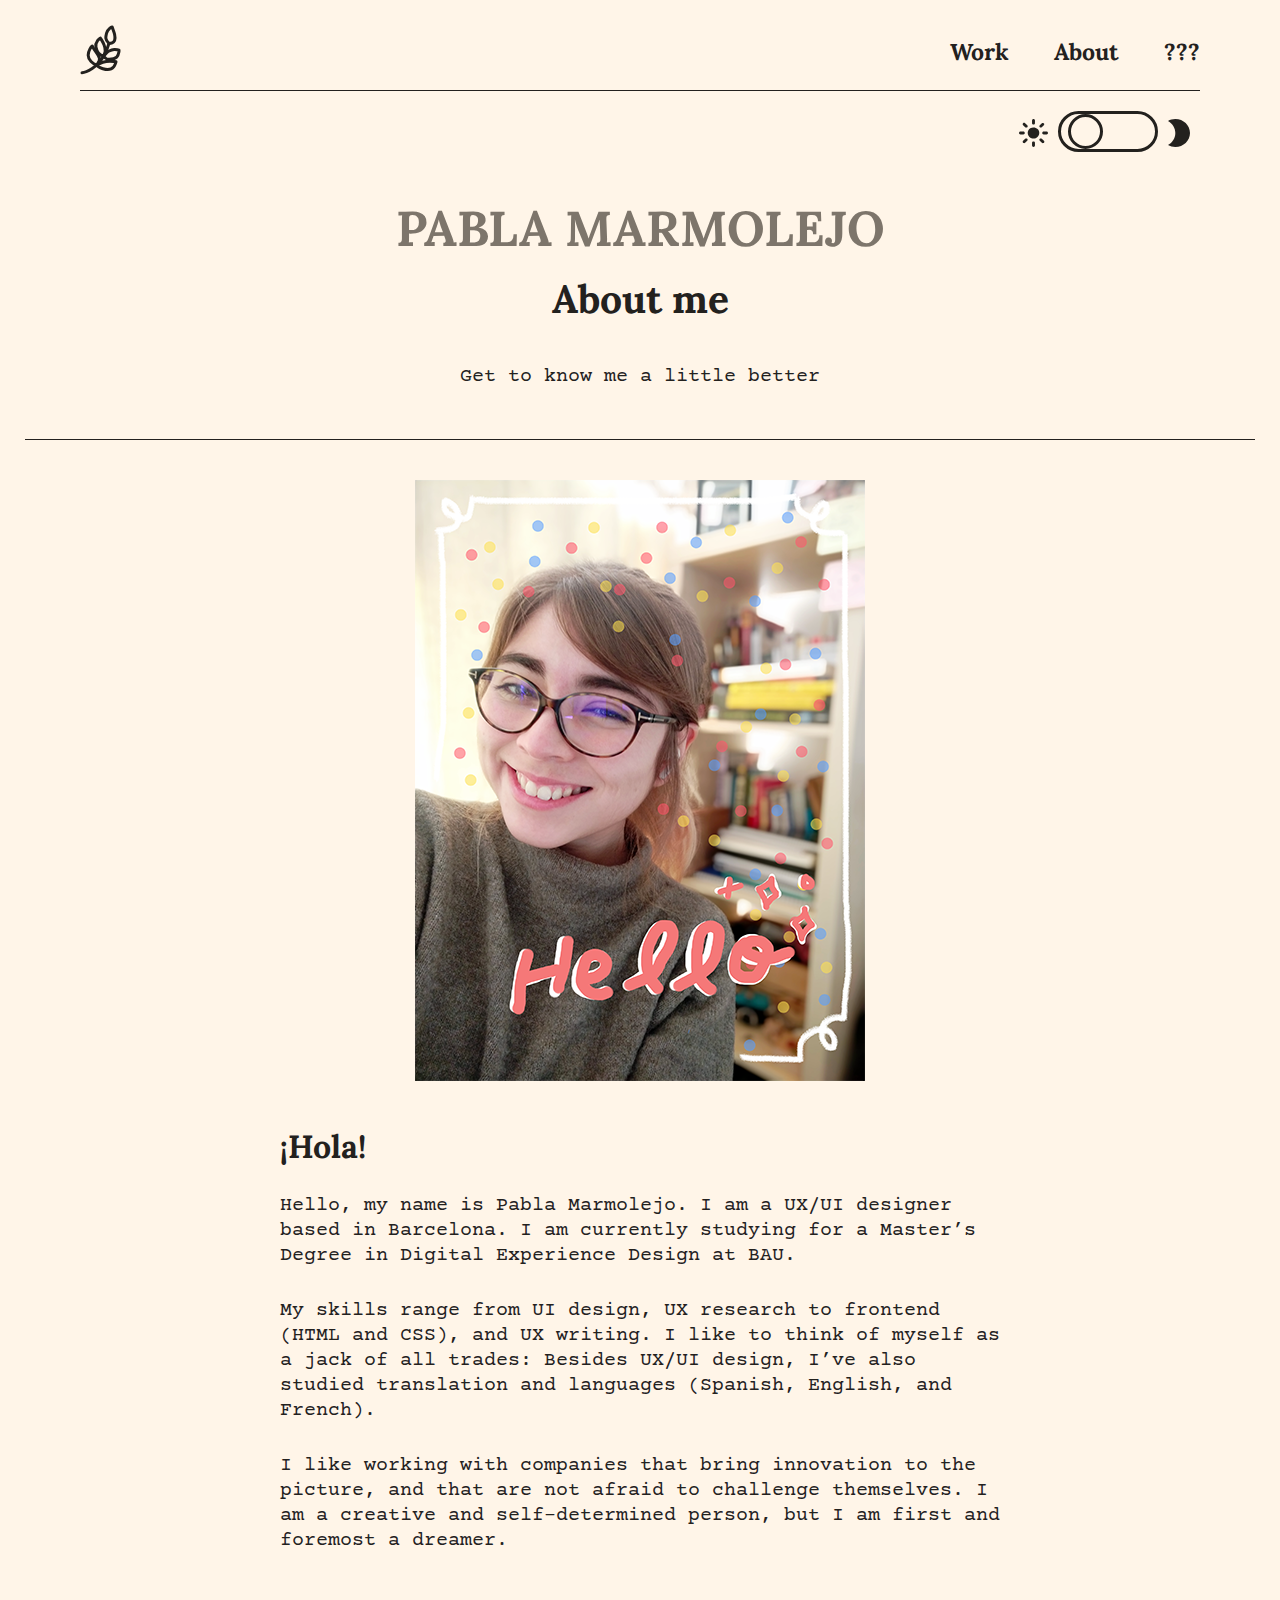
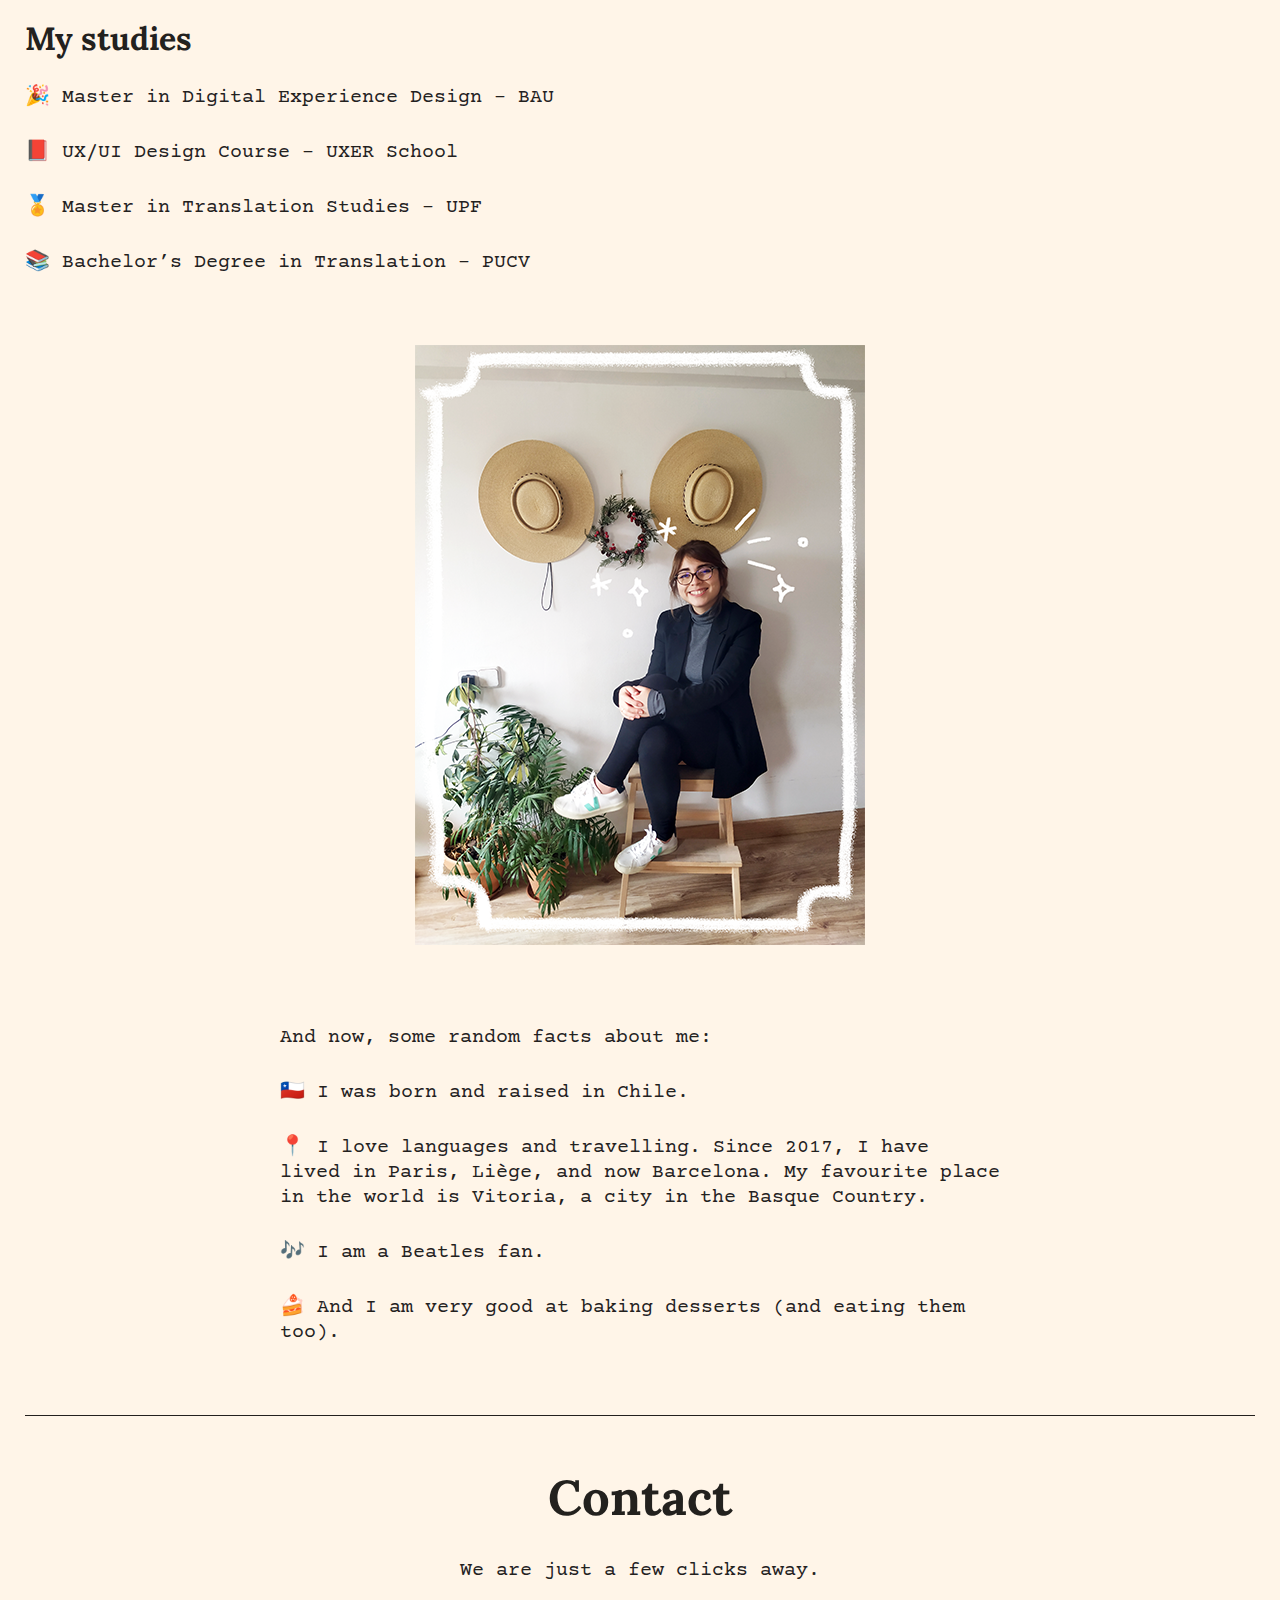
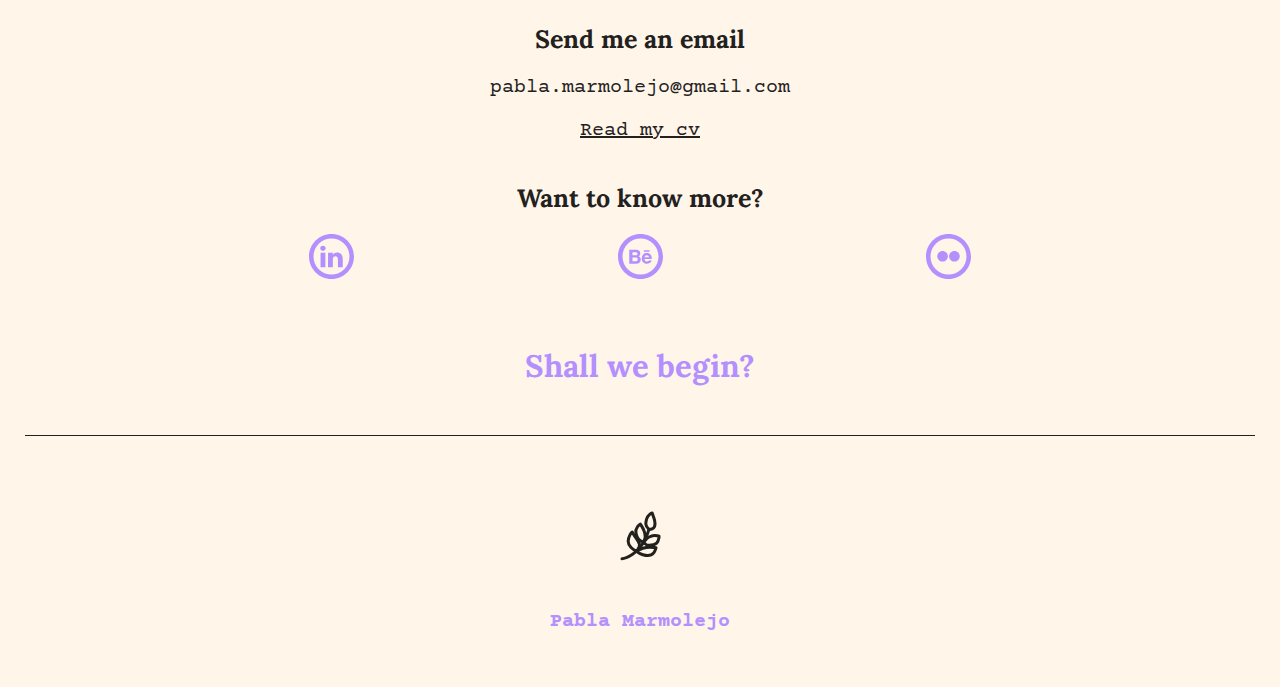
==== commit 9a66f69d: "updated website" ====
--- a/about/index.html
+++ b/about/index.html
@@ -3,6 +3,7 @@
     <title>About - Pabla Marmolejo Porftolio UX/UI Designer</title>
     <meta name="description" content="I'm Pabla Marmolejo, a UX/UI designer based in Barcelona, get to know me a little bit.">
     <meta name="viewport" content="width=device-width, initial-scale=1.0">
+    <link rel="icon" href="../assets/img/logo.svg" >
     <link rel="preconnect" href="https://fonts.gstatic.com">
     <link href="https://fonts.googleapis.com/css2?family=Courier+Prime&family=Lora:wght@700&display=swap" rel="stylesheet">
     <link rel="stylesheet" href="../assets/stylesheet.css">
@@ -123,18 +124,12 @@
                 <div class="project-screen studies">
                     <div class="project-description">
                         <h3>My studies</h3>
-                        <p>
-                            Master in Digital Experience Design - BAU
-                        </p>
-                        <p>
-                            UX/UI Design Course - UXER School
-                        </p>
-                        <p>
-                            Master in Translation Studies - UPF
-                        </p>
-                        <p>
-                            Bachelor’s Degree in Translation - PUCV
-                        </p>
+                        <ul>
+                            <li><p>🎉 Master in Digital Experience Design - BAU</p></li>
+                            <li><p>📕 UX/UI Design Course - UXER School</p></li>
+                            <li><p>🏅 Master in Translation Studies - UPF</p></li>
+                            <li><p>📚 Bachelor’s Degree in Translation - PUCV</p></li>
+                        </ul>
                     </div>
                 </div>
                 <div class="project-screen">
@@ -150,7 +145,7 @@
                             📍 I love languages and travelling. Since 2017, I have lived in Paris, Liège, and now Barcelona. My favourite place in the world is Vitoria, a city in the Basque Country.
                         </p>
                         <p>
-                            🎶 I am a Beatle fan.
+                            🎶 I am a Beatles fan.
                         </p>
                         <p class="last-line">
                             🍰 And I am very good at baking desserts (and eating them too).
--- a/assets/stylesheet.css
+++ b/assets/stylesheet.css
@@ -103,21 +103,6 @@
 #work {
   text-decoration: none;
 }
-#buttonTop {
-  display: none;
-  position: fixed;
-  bottom: 120px;
-  right: 30px;
-  z-index: 99;
-  cursor: pointer;
-  background-color: var(--background-color);
-  text-decoration: none;
-  border: none;
-}
-#buttonTop path, #buttonTop circle {
-  fill: var(--highlight-color);
-  stroke: var(--background-color);
-}
 .gif {
   padding-top: 1rem;
   margin: auto;
@@ -236,6 +221,22 @@
     align-items: flex-start;
     padding-left: 2rem;
     margin-top: 2rem;
+  }
+  #buttonTop {
+    display: none;
+    position: fixed;
+    bottom: 120px;
+    right: 30px;
+    z-index: 99;
+    cursor: pointer;
+    background-color: var(--background-color);
+    text-decoration: none;
+    border: none;
+    outline: none;
+  }
+  #buttonTop path, #buttonTop circle {
+    fill: var(--highlight-color);
+    stroke: var(--background-color);
   }
 }
 /* ---------------------- HEADER ------------------- */
@@ -393,7 +394,7 @@
 }
 p {
   font-size: 2rem;
-  line-height: 2.2rem;
+  line-height: 2.5rem;
 }
 .description {
   text-align: center;
@@ -467,9 +468,10 @@
 }
 .the-section h3 {
   border-top: 0;
+  margin-top: 5rem;
 }
 .the-section p {
-  max-width: 55rem;
+  max-width: 72rem;
 }
 .the-section img {
   margin: 2rem 0;
@@ -478,16 +480,16 @@
   font-family: "Lora", serif;
   font-weight: 700;
   font-size: 2.5rem;
-  padding: 2rem 0;
-}
-.text-wrapper-flex {
   margin-top: 4rem;
+}
+.text-wrapper-flex p {
+  margin-top: 2rem;
 }
 .img-wrapper-flex p {
   margin-bottom: 2rem;
 }
 .the-section.left {
-  padding-bottom: 2rem;
+  margin-bottom: 4rem;
 }
 @media (min-width: 82em) {
   body {
@@ -522,7 +524,7 @@
   }
   p {
     font-size: 2.3rem;
-    line-height: 2.5rem;
+    line-height: 3rem;
   }
   .description {
     max-width: 63.7rem;
@@ -557,6 +559,7 @@
   .project-description p {
     font-size: 2rem;
     margin: 3rem 0 4rem;
+    line-height: 2.7rem;
   }
   .project-details p {
     margin: 2rem 0;
@@ -571,7 +574,7 @@
     margin: 4rem 4rem 4rem 0;
   }
   .text-wrapper-flex {
-    margin: 4rem 4rem 4rem 0;
+    margin: 2rem 4rem 4rem 0;
   }
   .the-section h4, .wrapper h4 {
     font-size: 3.2rem;
@@ -591,10 +594,14 @@
 #contact h3 {
   font-size: 2.5rem;
   line-height: 3.2rem;
-  padding-bottom: 2rem;
-}
-#contact p {
-  padding-bottom: 3rem;
+  margin-top: 4rem;
+}
+.contact-links p {
+  margin: 2rem 0;
+}
+#contact .description {
+  margin: auto;
+  padding: 0;
 }
 .contact-links a {
   font-family: "Courier Prime", monospace;
@@ -602,10 +609,11 @@
   font-size: 2rem;
   line-height: 2.2rem;
   text-decoration: underline;
+  margin-top: 2rem;
 }
 .media {
   display: flex;
-  justify-content: space-between;
+  justify-content: space-evenly;
   padding: 0 2rem;
 }
 .media path {
